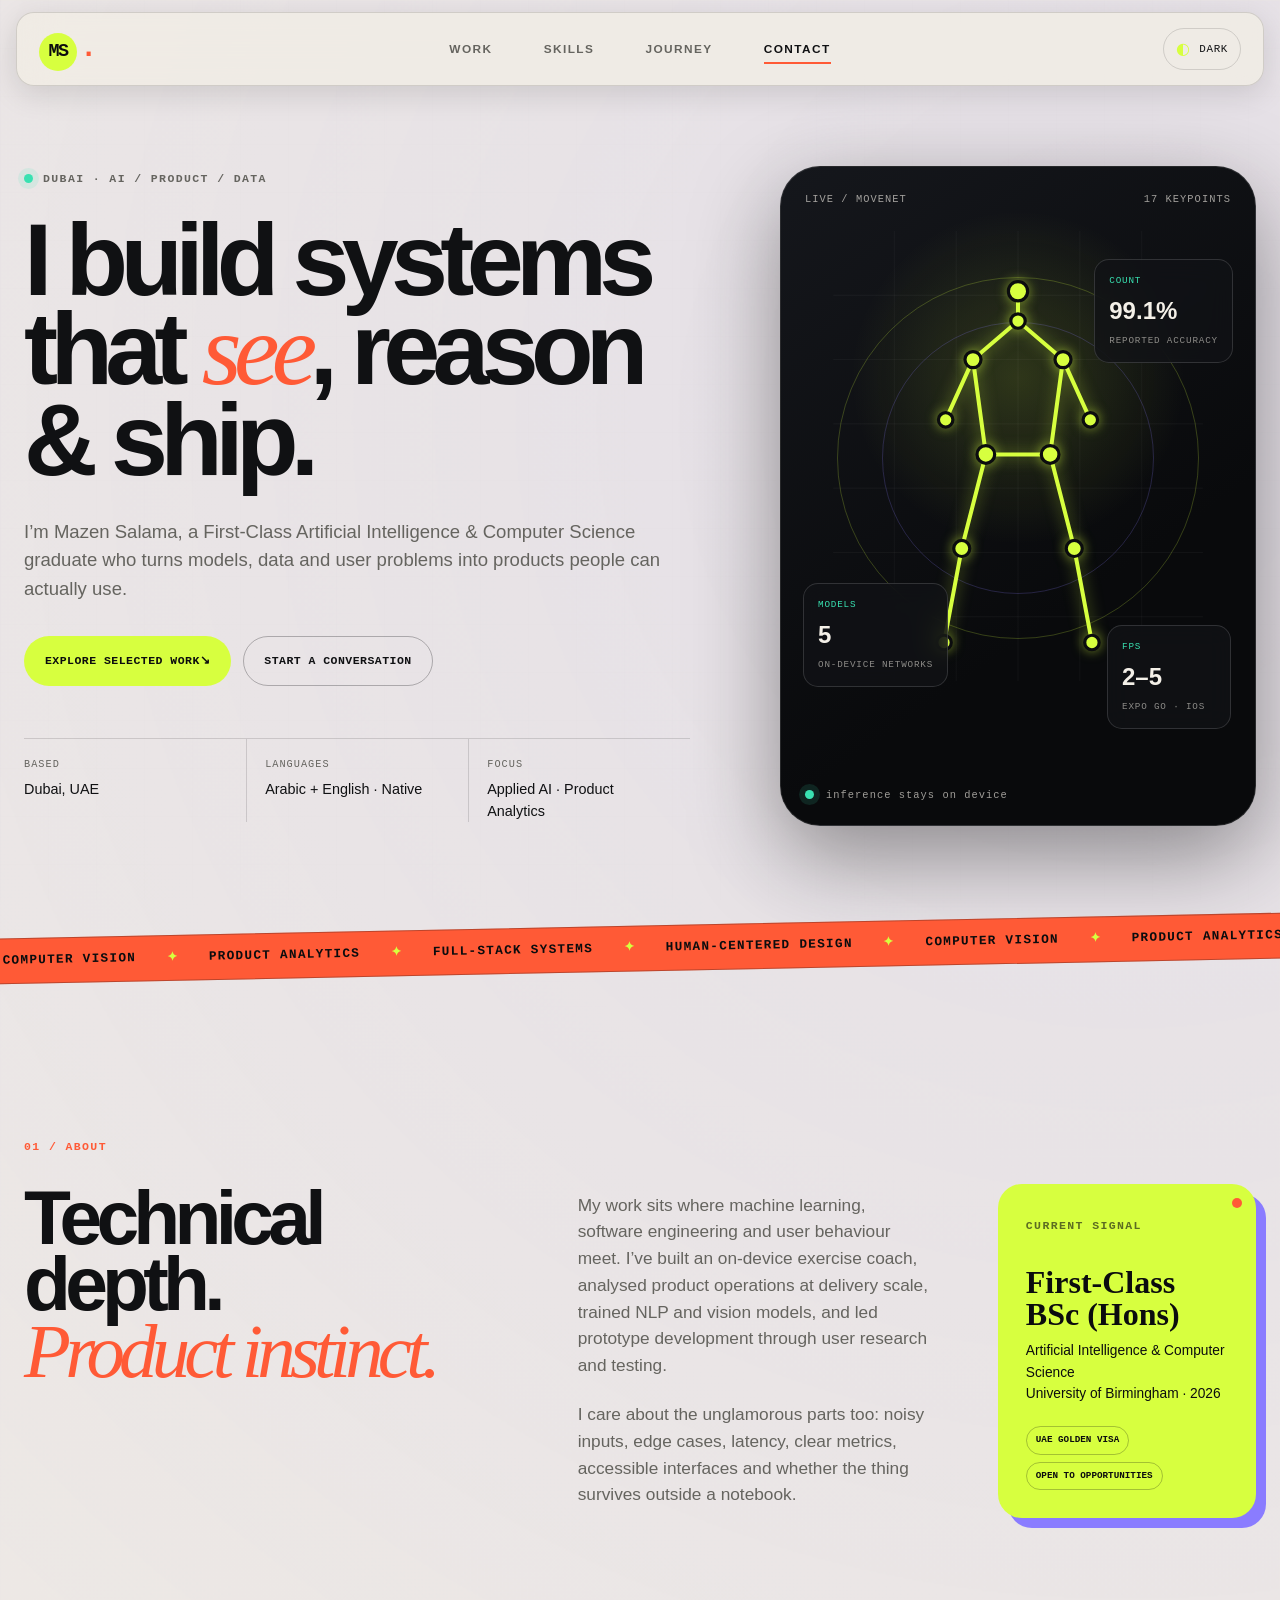
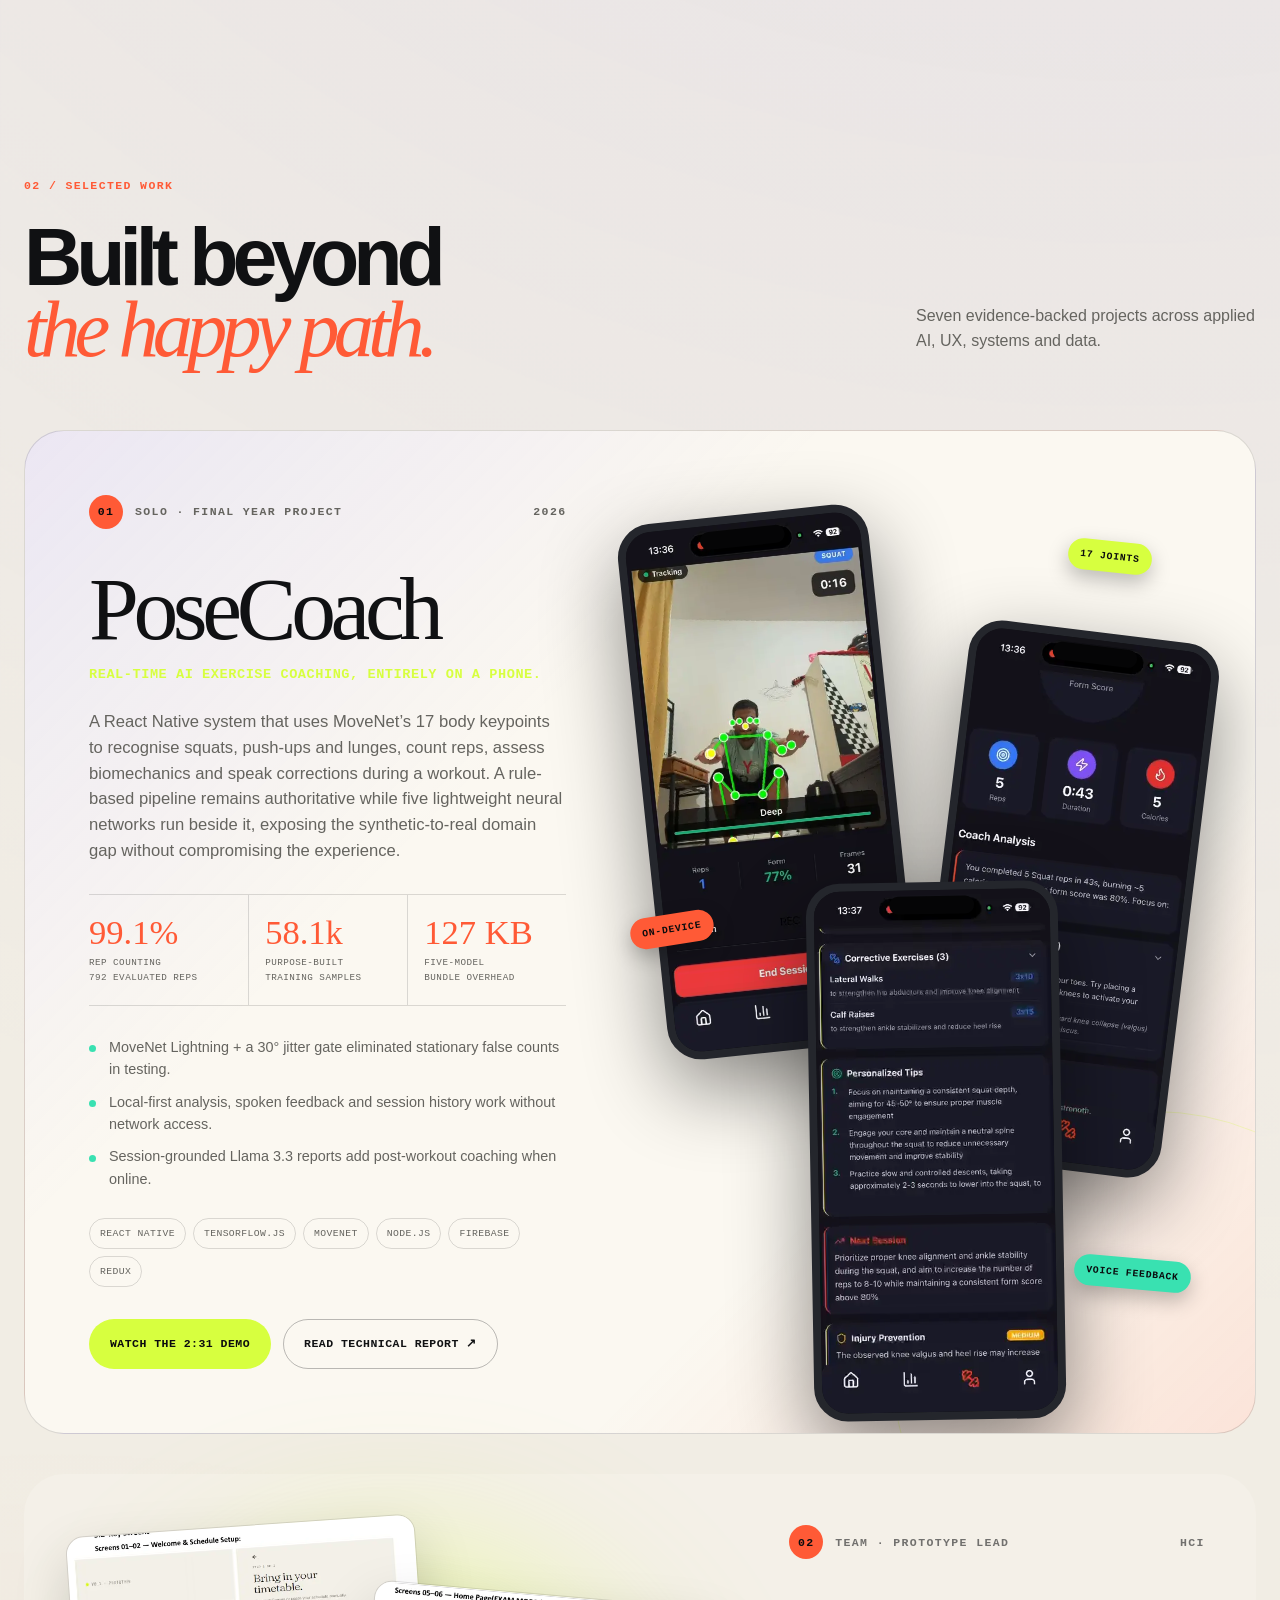
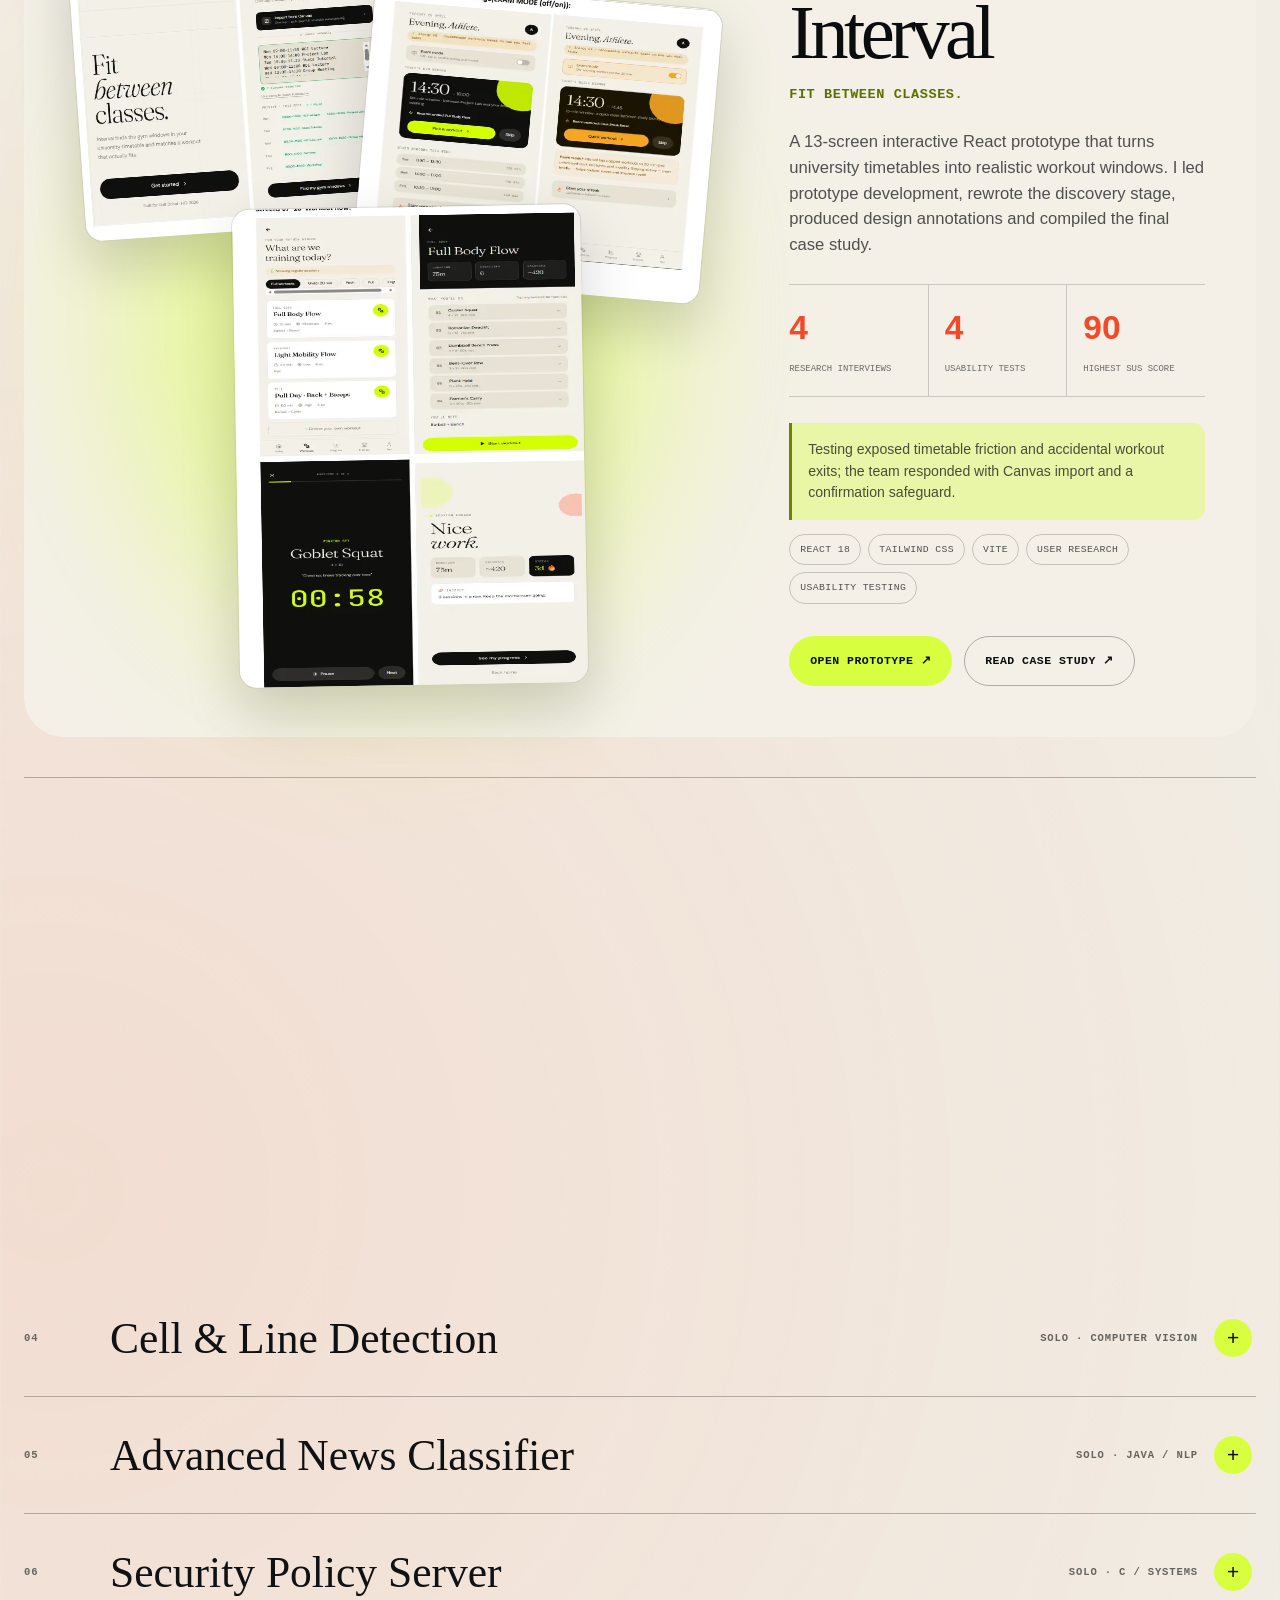
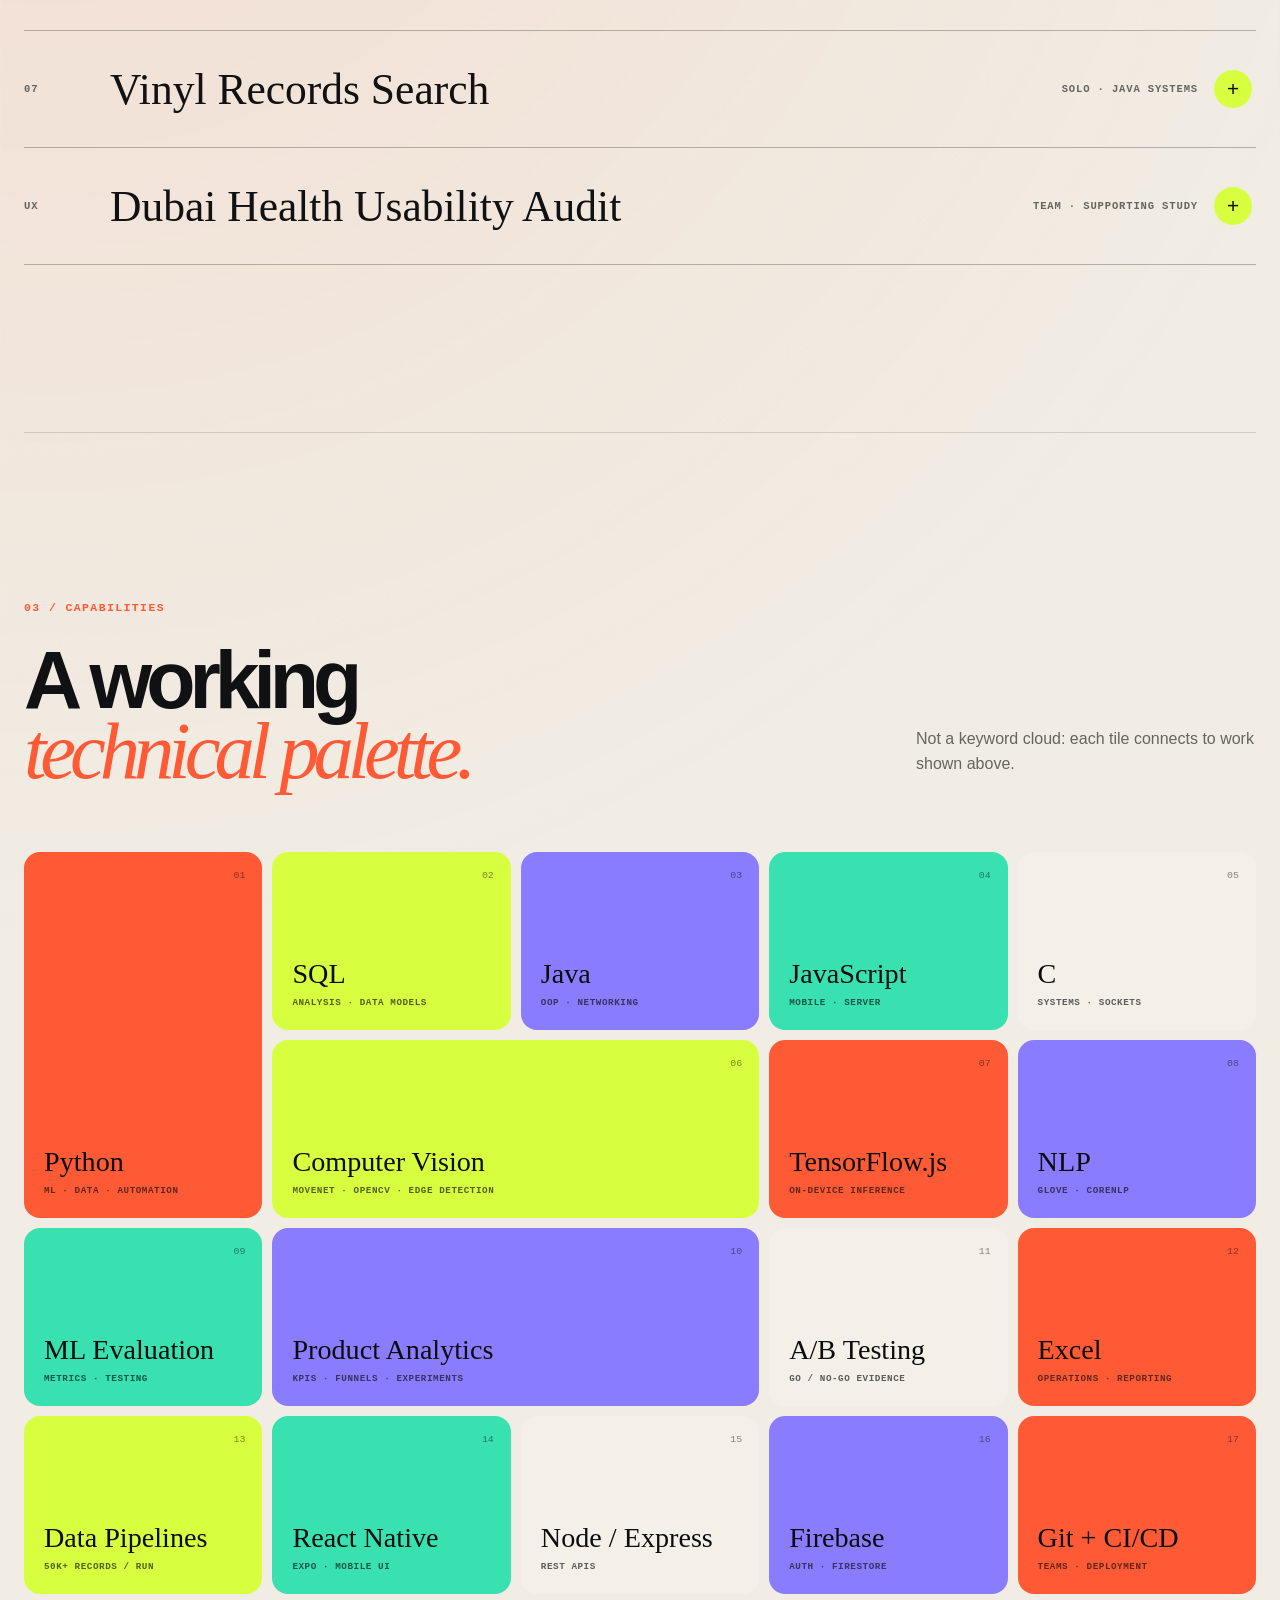
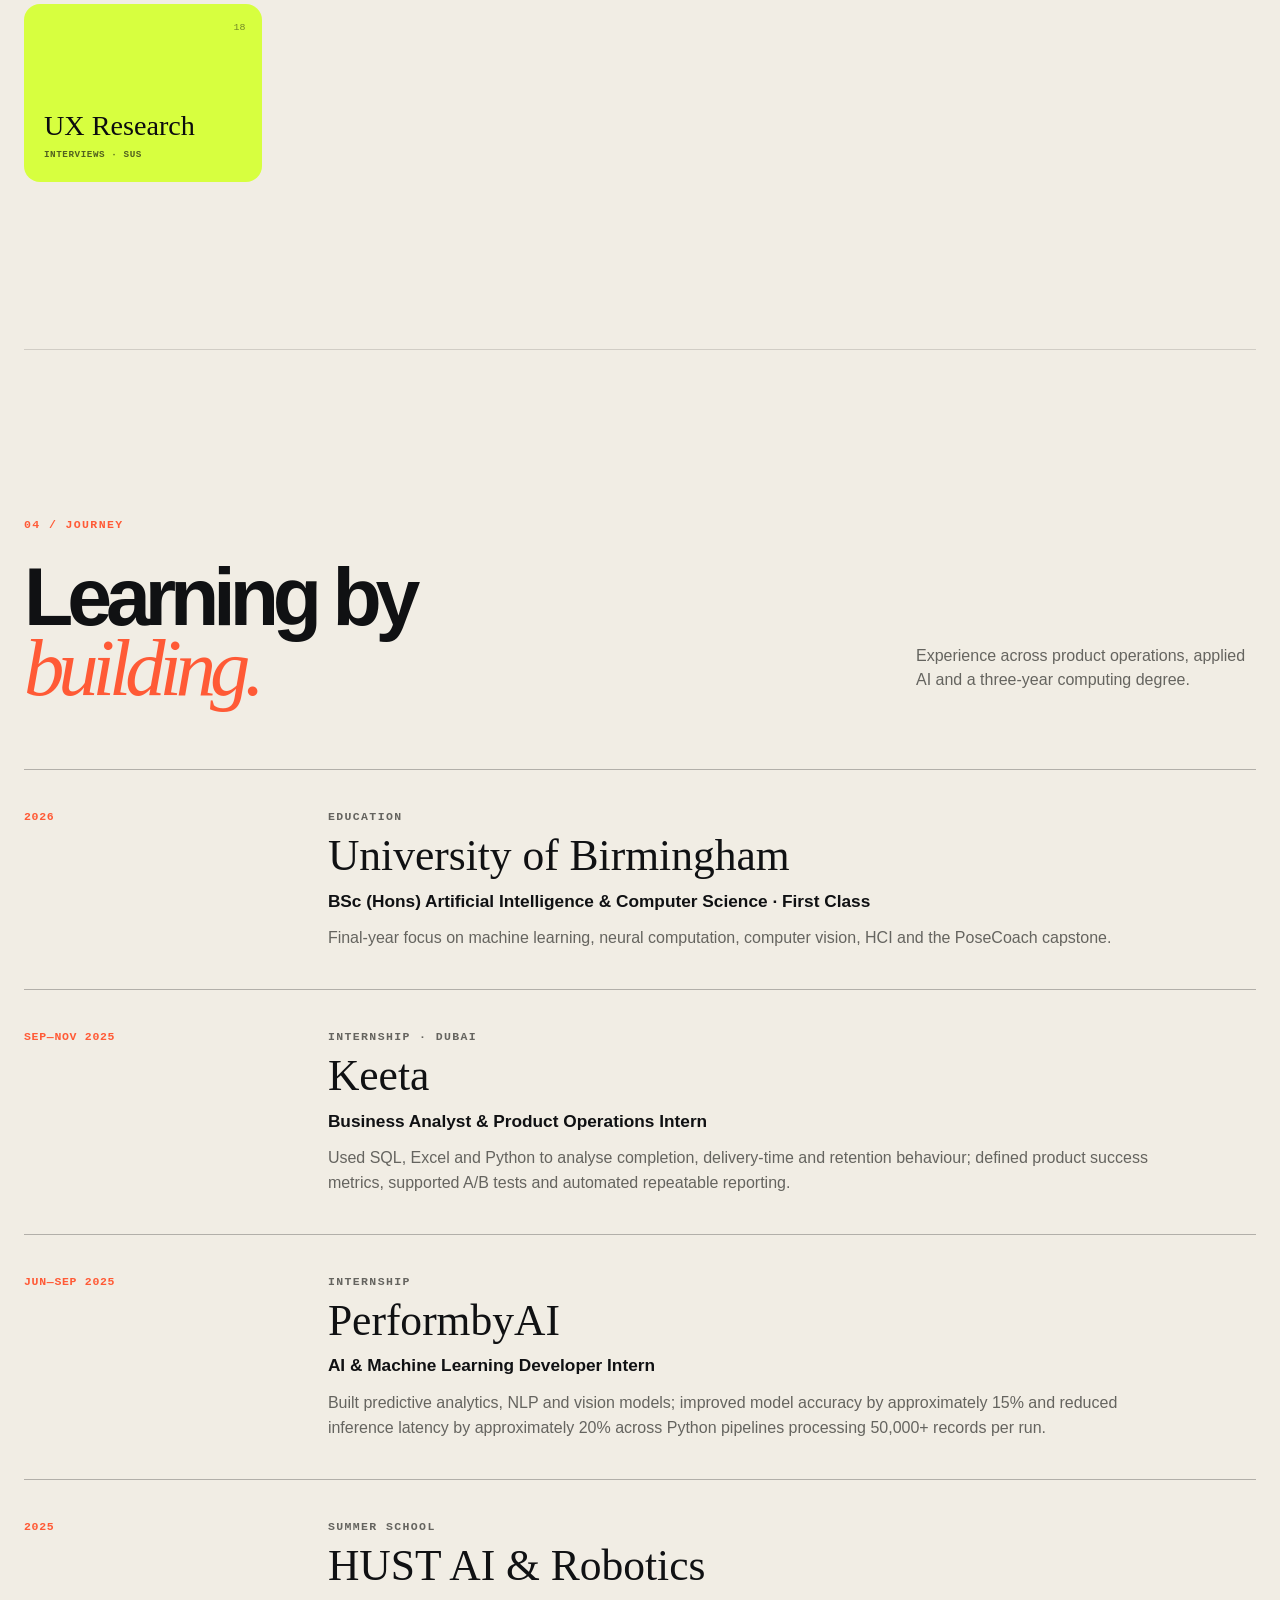
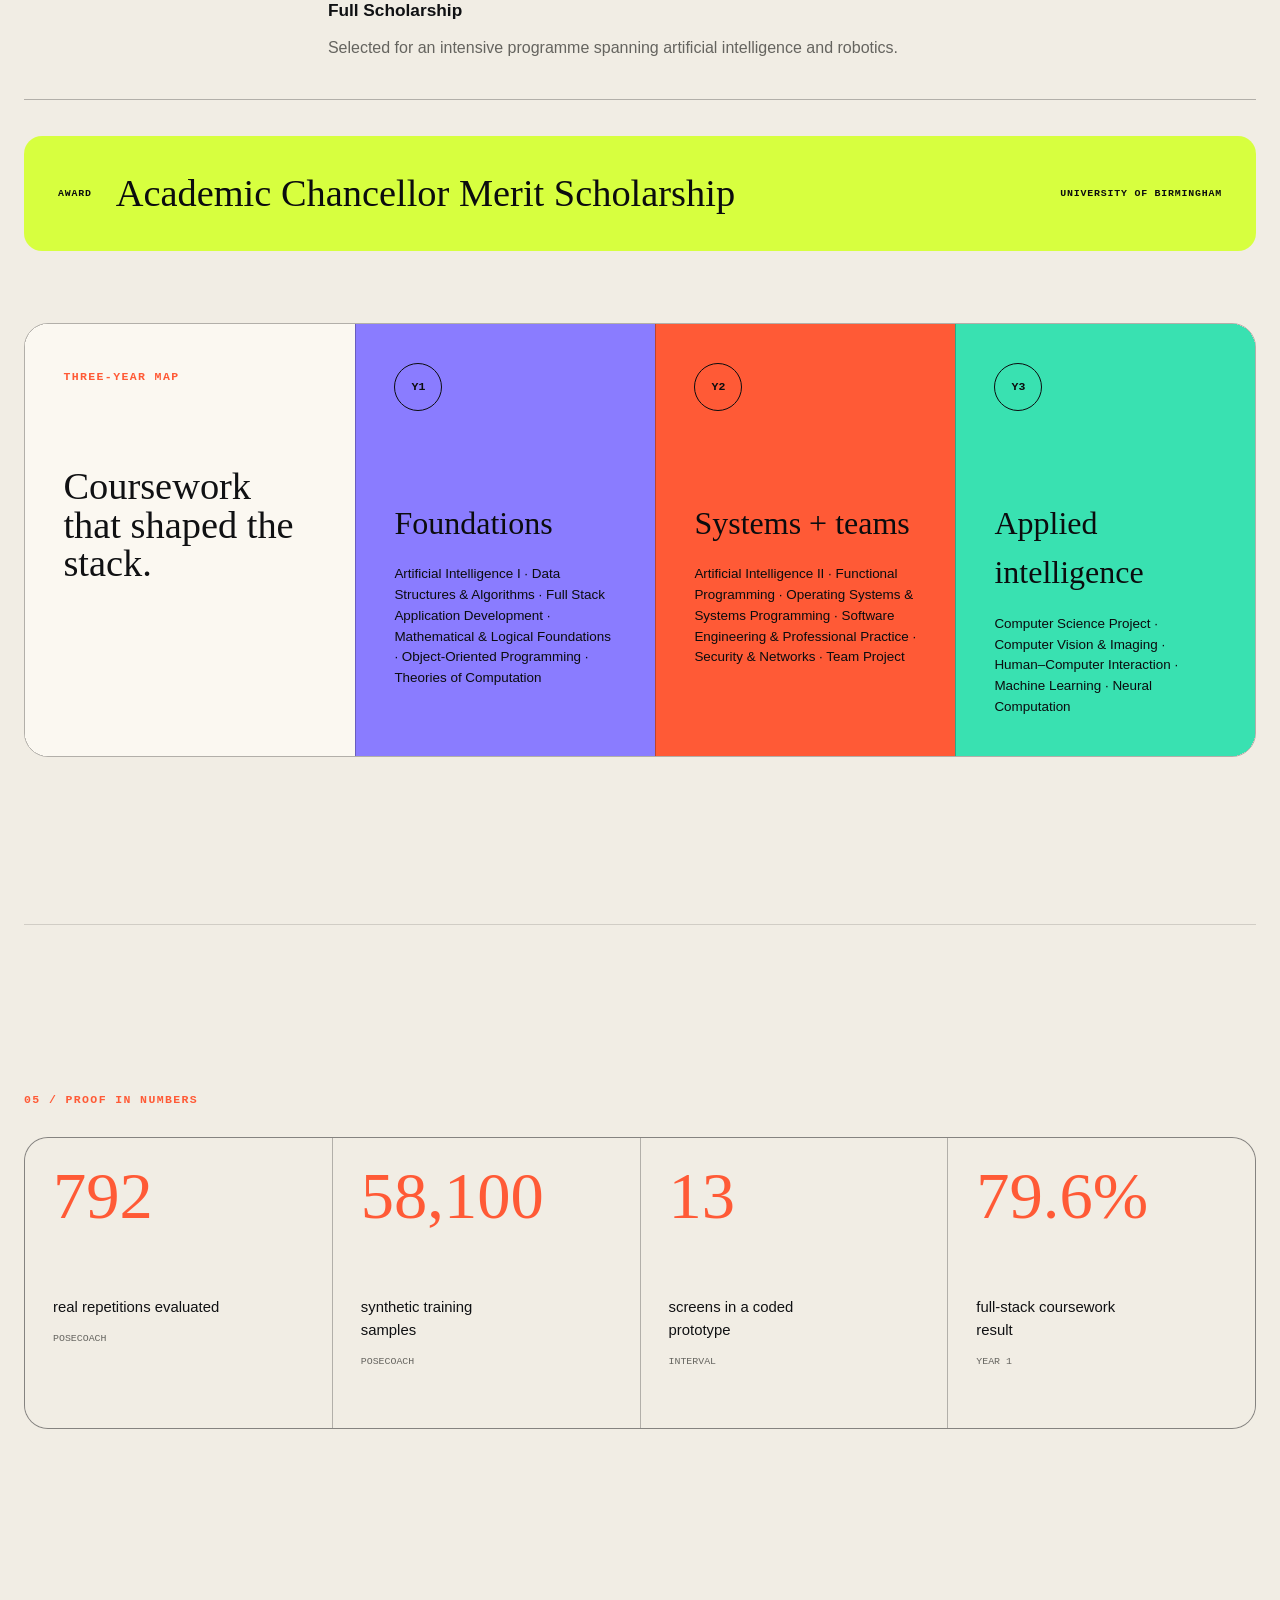
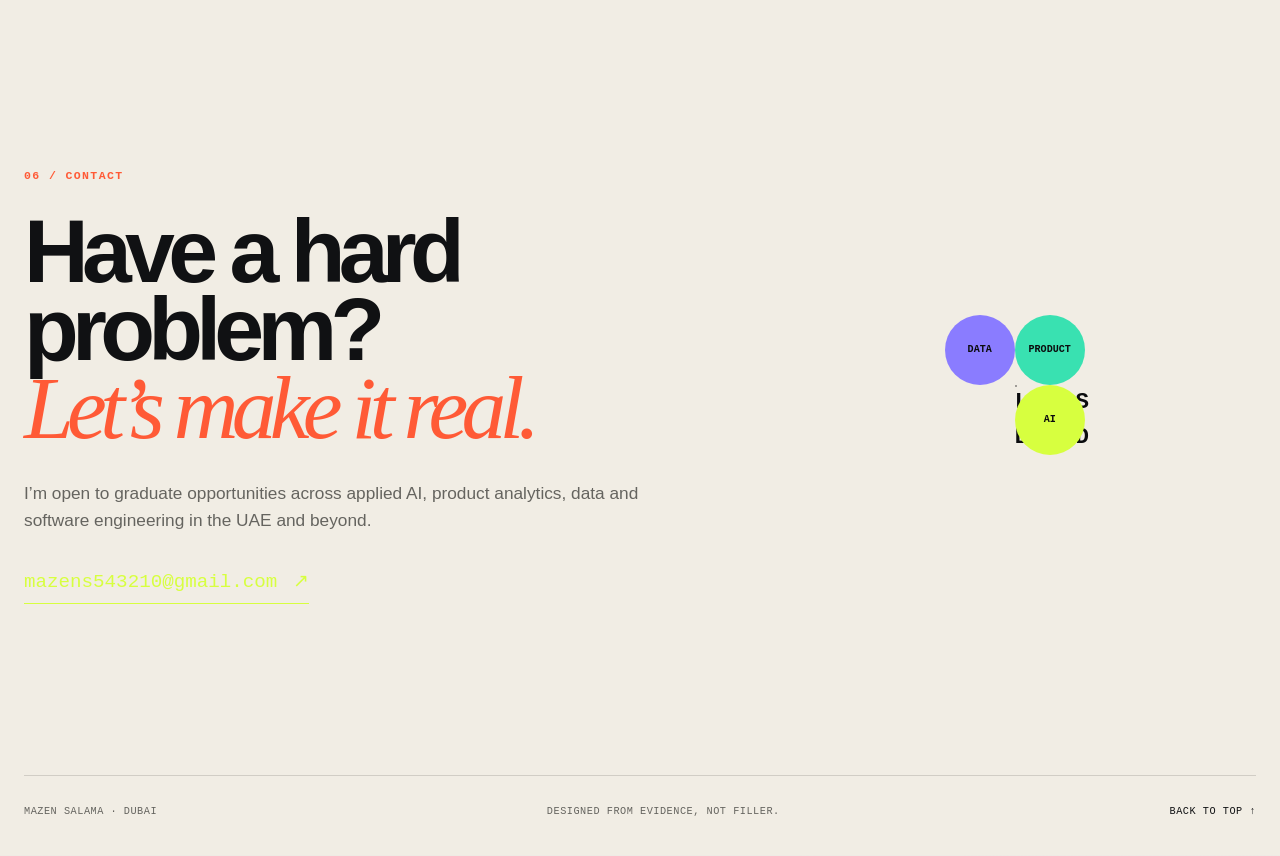
==== index.html @ 9572caa9 "Add files via upload" ====
<!doctype html>
<html lang="en">
  <head>
    <meta charset="utf-8" />
    <meta name="viewport" content="width=device-width, initial-scale=1" />
    <meta name="theme-color" content="#0b0c0e" />
    <meta
      name="description"
      content="Mazen Salama — First-Class AI & Computer Science graduate building applied AI, product analytics, computer vision and full-stack systems."
    />
    <meta property="og:title" content="Mazen Salama — AI & Product Portfolio" />
    <meta
      property="og:description"
      content="AI systems that see, reason and ship — from on-device pose estimation to product analytics."
    />
    <title>Mazen Salama — AI & Product Portfolio</title>
    <link rel="stylesheet" href="styles.css" />
    <script defer src="script.js"></script>
  </head>
  <body>
    <a class="skip-link" href="#main">Skip to content</a>
    <div class="scroll-progress" aria-hidden="true"><span></span></div>

    <header class="site-header" data-header>
      <a class="brand" href="#top" aria-label="Mazen Salama, home">
        <span class="brand-mark">MS</span><span class="brand-dot">.</span>
      </a>
      <nav aria-label="Primary navigation">
        <a href="#work">Work</a>
        <a href="#skills">Skills</a>
        <a href="#journey">Journey</a>
        <a href="#contact">Contact</a>
      </nav>
      <button class="theme-toggle" type="button" data-theme-toggle aria-label="Switch colour theme">
        <span aria-hidden="true">◐</span>
        <span class="theme-label">Light</span>
      </button>
    </header>

    <main id="main">
      <section class="hero section-shell" id="top">
        <div class="hero-copy reveal">
          <p class="eyebrow"><span class="status-dot"></span> Dubai · AI / product / data</p>
          <h1>I build systems that <em>see</em>, reason &amp; ship.</h1>
          <p class="hero-lede">
            I’m Mazen Salama, a First-Class Artificial Intelligence &amp; Computer Science graduate
            who turns models, data and user problems into products people can actually use.
          </p>
          <div class="hero-actions">
            <a class="button button-primary" href="#work">Explore selected work <span>↘</span></a>
            <a class="button button-ghost" href="mailto:mazens543210@gmail.com">Start a conversation</a>
          </div>
          <dl class="hero-facts" aria-label="Quick facts">
            <div><dt>Based</dt><dd>Dubai, UAE</dd></div>
            <div><dt>Languages</dt><dd>Arabic + English · Native</dd></div>
            <div><dt>Focus</dt><dd>Applied AI · Product Analytics</dd></div>
          </dl>
        </div>

        <div class="vision-stage reveal" aria-label="Animated representation of PoseCoach pose estimation">
          <div class="stage-topline"><span>LIVE / MOVENET</span><span>17 KEYPOINTS</span></div>
          <svg class="pose-map" viewBox="0 0 460 560" role="img" aria-label="A moving pose skeleton made from connected keypoints">
            <g class="pose-grid" aria-hidden="true">
              <path d="M0 80H460M0 160H460M0 240H460M0 320H460M0 400H460M0 480H460" />
              <path d="M76 0V560M153 0V560M230 0V560M307 0V560M384 0V560" />
            </g>
            <g class="skeleton-lines">
              <path d="M230 75L230 112M230 112L174 160M230 112L286 160M174 160L140 235M286 160L320 235M174 160L190 278M286 160L270 278M190 278L270 278M190 278L160 395M270 278L300 395M160 395L138 512M300 395L322 512" />
            </g>
            <g class="joints">
              <circle cx="230" cy="75" r="12"/><circle cx="230" cy="112" r="9"/>
              <circle cx="174" cy="160" r="10"/><circle cx="286" cy="160" r="10"/>
              <circle cx="140" cy="235" r="9"/><circle cx="320" cy="235" r="9"/>
              <circle cx="190" cy="278" r="11"/><circle cx="270" cy="278" r="11"/>
              <circle cx="160" cy="395" r="10"/><circle cx="300" cy="395" r="10"/>
              <circle cx="138" cy="512" r="9"/><circle cx="322" cy="512" r="9"/>
            </g>
          </svg>
          <div class="vision-callout callout-a"><span>COUNT</span><strong>99.1%</strong><small>reported accuracy</small></div>
          <div class="vision-callout callout-b"><span>MODELS</span><strong>5</strong><small>on-device networks</small></div>
          <div class="vision-callout callout-c"><span>FPS</span><strong>2–5</strong><small>Expo Go · iOS</small></div>
          <div class="stage-footer"><span class="rec-dot"></span> inference stays on device</div>
        </div>
      </section>

      <div class="ticker" aria-hidden="true">
        <div>
          <span>COMPUTER VISION</span><i>✦</i><span>PRODUCT ANALYTICS</span><i>✦</i><span>FULL-STACK SYSTEMS</span><i>✦</i><span>HUMAN-CENTERED DESIGN</span><i>✦</i>
          <span>COMPUTER VISION</span><i>✦</i><span>PRODUCT ANALYTICS</span><i>✦</i><span>FULL-STACK SYSTEMS</span><i>✦</i><span>HUMAN-CENTERED DESIGN</span><i>✦</i>
        </div>
      </div>

      <section class="intro section-shell" aria-labelledby="intro-title">
        <div class="section-number">01 / ABOUT</div>
        <div class="intro-grid">
          <h2 id="intro-title" class="reveal">Technical depth.<br /><em>Product instinct.</em></h2>
          <div class="intro-copy reveal">
            <p>
              My work sits where machine learning, software engineering and user behaviour meet.
              I’ve built an on-device exercise coach, analysed product operations at delivery scale,
              trained NLP and vision models, and led prototype development through user research and testing.
            </p>
            <p>
              I care about the unglamorous parts too: noisy inputs, edge cases, latency, clear metrics,
              accessible interfaces and whether the thing survives outside a notebook.
            </p>
          </div>
          <div class="identity-card reveal">
            <span class="identity-label">CURRENT SIGNAL</span>
            <strong>First-Class BSc (Hons)</strong>
            <p>Artificial Intelligence &amp; Computer Science<br />University of Birmingham · 2026</p>
            <div class="identity-tags"><span>UAE Golden Visa</span><span>Open to opportunities</span></div>
          </div>
        </div>
      </section>

      <section class="work section-shell" id="work" aria-labelledby="work-title">
        <div class="section-heading">
          <div>
            <div class="section-number">02 / SELECTED WORK</div>
            <h2 id="work-title">Built beyond<br /><em>the happy path.</em></h2>
          </div>
          <p>Seven evidence-backed projects across applied AI, UX, systems and data.</p>
        </div>

        <article class="posecoach-case reveal">
          <div class="case-copy">
            <div class="project-kicker"><span>01</span><span>SOLO · FINAL YEAR PROJECT</span><span>2026</span></div>
            <h3>PoseCoach</h3>
            <p class="case-subtitle">Real-time AI exercise coaching, entirely on a phone.</p>
            <p>
              A React Native system that uses MoveNet’s 17 body keypoints to recognise squats,
              push-ups and lunges, count reps, assess biomechanics and speak corrections during a workout.
              A rule-based pipeline remains authoritative while five lightweight neural networks run beside it,
              exposing the synthetic-to-real domain gap without compromising the experience.
            </p>
            <div class="metric-row">
              <div><strong>99.1%</strong><span>rep counting<br />792 evaluated reps</span></div>
              <div><strong>58.1k</strong><span>purpose-built<br />training samples</span></div>
              <div><strong>127 KB</strong><span>five-model<br />bundle overhead</span></div>
            </div>
            <ul class="case-points">
              <li>MoveNet Lightning + a 30° jitter gate eliminated stationary false counts in testing.</li>
              <li>Local-first analysis, spoken feedback and session history work without network access.</li>
              <li>Session-grounded Llama 3.3 reports add post-workout coaching when online.</li>
            </ul>
            <div class="tag-list" aria-label="PoseCoach technologies">
              <span>React Native</span><span>TensorFlow.js</span><span>MoveNet</span><span>Node.js</span><span>Firebase</span><span>Redux</span>
            </div>
            <div class="case-actions">
              <button class="button button-primary" type="button" data-open-dialog="posecoach-dialog">Watch the 2:31 demo</button>
              <a class="button button-ghost" href="assets/posecoach-report.pdf" target="_blank" rel="noreferrer">Read technical report ↗</a>
            </div>
          </div>

          <div class="phone-wall" aria-label="PoseCoach application screenshots">
            <figure class="phone phone-main"><img src="assets/posecoach-live.webp" alt="PoseCoach live squat analysis with skeleton overlay and rep counter" /></figure>
            <figure class="phone phone-back"><img src="assets/posecoach-feedback.webp" alt="PoseCoach workout feedback with form corrections" /></figure>
            <figure class="phone phone-front"><img src="assets/posecoach-ai-report.webp" alt="PoseCoach personalised AI report and corrective exercises" /></figure>
            <span class="orbit-label label-one">17 joints</span>
            <span class="orbit-label label-two">on-device</span>
            <span class="orbit-label label-three">voice feedback</span>
          </div>
        </article>

        <article class="case-study interval-case reveal">
          <div class="case-visual interval-visual">
            <img class="interval-img interval-a" src="assets/interval-setup.webp" alt="Interval welcome and timetable setup screens" />
            <img class="interval-img interval-b" src="assets/interval-home.webp" alt="Interval dashboard with exam mode enabled and disabled" />
            <img class="interval-img interval-c" src="assets/interval-workout.webp" alt="Interval workout selection and active workout screens" />
          </div>
          <div class="case-copy compact">
            <div class="project-kicker"><span>02</span><span>TEAM · PROTOTYPE LEAD</span><span>HCI</span></div>
            <h3>Interval</h3>
            <p class="case-subtitle">Fit between classes.</p>
            <p>
              A 13-screen interactive React prototype that turns university timetables into realistic workout windows.
              I led prototype development, rewrote the discovery stage, produced design annotations and compiled the final case study.
            </p>
            <div class="mini-evidence">
              <div><strong>4</strong><span>research interviews</span></div>
              <div><strong>4</strong><span>usability tests</span></div>
              <div><strong>90</strong><span>highest SUS score</span></div>
            </div>
            <p class="outcome">
              Testing exposed timetable friction and accidental workout exits; the team responded with Canvas import and a confirmation safeguard.
            </p>
            <div class="tag-list"><span>React 18</span><span>Tailwind CSS</span><span>Vite</span><span>User Research</span><span>Usability Testing</span></div>
            <div class="case-actions">
              <a class="button button-primary" href="https://intervalhciproject.netlify.app/" target="_blank" rel="noreferrer">Open prototype ↗</a>
              <a class="button button-ghost" href="assets/interval-case-study.pdf" target="_blank" rel="noreferrer">Read case study ↗</a>
            </div>
          </div>
        </article>

        <div class="project-index" aria-label="Additional projects">
          <details class="project-row reveal" open>
            <summary>
              <span class="project-id">03</span>
              <span class="project-title">Study Hard</span>
              <span class="project-type">Team · Full-stack</span>
              <span class="project-toggle" aria-hidden="true">+</span>
            </summary>
            <div class="project-detail">
              <div class="project-media split-media">
                <img src="assets/studyhard-achievements.webp" alt="Study Hard achievements and leaderboard interface" />
                <img src="assets/studyhard-theme.webp" alt="Study Hard high-contrast accessibility theme" />
              </div>
              <div>
                <h4>A collaborative study-management platform.</h4>
                <p>
                  The seven-person application connects goals, courses, assignments, groups, sessions and notes.
                  My vertical slice was the Achievements experience: CRUD flows, points, streaks, filters and an implemented leaderboard.
                  I also delivered the shared accessibility controls and theme modes.
                </p>
                <p class="project-note"><strong>My contribution:</strong> Achievements pages, leaderboard and accessibility features. The ranking evidence described this as a “very good submission” with an “impressively implemented” leaderboard.</p>
                <div class="tag-list"><span>Full-stack</span><span>JHipster</span><span>Database</span><span>CI/CD</span><span>Accessibility</span></div>
              </div>
            </div>
          </details>

          <details class="project-row reveal">
            <summary>
              <span class="project-id">04</span>
              <span class="project-title">Cell &amp; Line Detection</span>
              <span class="project-type">Solo · Computer vision</span>
              <span class="project-toggle" aria-hidden="true">+</span>
            </summary>
            <div class="project-detail">
              <div class="project-media split-media cv-media">
                <img src="assets/cv-canny.webp" alt="Canny thresholds compared across fluorescence cell images" />
                <img src="assets/cv-hough.webp" alt="Hough line detection tuned on the University of Birmingham Dubai building" />
              </div>
              <div>
                <h4>From fluorescence cells to architectural lines.</h4>
                <p>
                  Implemented Sobel, Prewitt and Laplacian kernels, tested Canny threshold sensitivity against HEp-2 cell ground truth,
                  and tuned a probabilistic Hough transform from 1,075 noisy lines to 13 structural detections.
                </p>
                <p class="project-note">The analysis found Sobel and Prewitt more complete on low-fluorescence cells, while Canny produced the thinnest edges but missed weaker boundaries.</p>
                <div class="tag-list"><span>Python</span><span>OpenCV</span><span>NumPy</span><span>SciPy</span><span>scikit-image</span></div>
                <a class="text-link" href="assets/computer-vision-report.pdf" target="_blank" rel="noreferrer">Read the report ↗</a>
              </div>
            </div>
          </details>

          <details class="project-row reveal">
            <summary>
              <span class="project-id">05</span>
              <span class="project-title">Advanced News Classifier</span>
              <span class="project-type">Solo · Java / NLP</span>
              <span class="project-toggle" aria-hidden="true">+</span>
            </summary>
            <div class="project-detail diagram-detail">
              <div class="flow-diagram" aria-label="News classifier pipeline">
                <span>32 HTML<br />articles</span><b>→</b><span>CoreNLP<br />lemmas</span><b>→</b><span>50-D GloVe<br />embeddings</span><b>→</b><span>DL4J<br />network</span>
              </div>
              <div>
                <h4>Object-oriented NLP from ingestion to grouping.</h4>
                <p>
                  A Java coursework system that parses labelled HTML news, cleans and lemmatises text with Stanford CoreNLP,
                  searches a 38,534-word reduced GloVe vocabulary and trains a Deeplearning4j network to organise related stories.
                </p>
                <p class="project-note">Built from the university’s supplied assignment skeleton; the portfolio credits the implemented pipeline without presenting it as a production classifier.</p>
                <div class="tag-list"><span>Java 17</span><span>Stanford CoreNLP</span><span>GloVe</span><span>Deeplearning4j</span><span>ND4J</span><span>JUnit</span></div>
              </div>
            </div>
          </details>

          <details class="project-row reveal">
            <summary>
              <span class="project-id">06</span>
              <span class="project-title">Security Policy Server</span>
              <span class="project-type">Solo · C / systems</span>
              <span class="project-toggle" aria-hidden="true">+</span>
            </summary>
            <div class="project-detail diagram-detail">
              <div class="terminal-card" aria-label="Security policy server commands">
                <div class="terminal-top"><i></i><i></i><i></i><span>policy-server</span></div>
                <code><em>$</em> A 192.168.1.1 443<br /><span>Rule added</span><br /><em>$</em> C 192.168.1.1 443<br /><span>Access granted</span><br /><em>$</em> L<br /><span>Policy: 192.168.1.1 443</span></code>
              </div>
              <div>
                <h4>A concurrent TCP rule engine.</h4>
                <p>
                  A pthread-based C client/server with add, delete, list, check and command-history operations.
                  Mutexes protect shared policy and log state while each accepted socket is handled on a detached worker thread.
                </p>
                <p class="project-note">Compiled and exercised successfully with GCC. Current limits include fixed-size replies and incomplete range matching, so it is presented as systems coursework—not production security software.</p>
                <div class="tag-list"><span>C</span><span>POSIX Sockets</span><span>pthreads</span><span>Mutexes</span><span>TCP/IP</span></div>
              </div>
            </div>
          </details>

          <details class="project-row reveal">
            <summary>
              <span class="project-id">07</span>
              <span class="project-title">Vinyl Records Search</span>
              <span class="project-type">Solo · Java systems</span>
              <span class="project-toggle" aria-hidden="true">+</span>
            </summary>
            <div class="project-detail diagram-detail">
              <div class="stack-diagram" aria-label="Three-tier record search architecture">
                <span><small>CLIENT</small>JavaFX UI</span><b>artist;city#</b><span><small>SERVER</small>thread / socket</span><b>JDBC</b><span><small>DATA</small>PostgreSQL</span>
              </div>
              <div>
                <h4>Three tiers, one compact protocol.</h4>
                <p>
                  A 673-line Java implementation linking a JavaFX search interface to a multithreaded TCP server and PostgreSQL database.
                  Parameterised joins return vinyl title, label, genre, price and copy data through a detached row set.
                </p>
                <p class="project-note"><strong>Result:</strong> 76% on the concurrent-programming assignment; 79.6% overall in Full Stack Application Development.</p>
                <div class="tag-list"><span>Java</span><span>JavaFX</span><span>TCP</span><span>JDBC</span><span>PostgreSQL</span><span>Concurrency</span></div>
              </div>
            </div>
          </details>

          <details class="project-row reveal">
            <summary>
              <span class="project-id">UX</span>
              <span class="project-title">Dubai Health Usability Audit</span>
              <span class="project-type">Team · Supporting study</span>
              <span class="project-toggle" aria-hidden="true">+</span>
            </summary>
            <div class="project-detail text-detail">
              <div class="audit-score"><strong>4</strong><span>independent findings</span></div>
              <div>
                <h4>Finding the blocker in a high-stakes journey.</h4>
                <p>
                  Independently evaluated booking and navigation against Nielsen’s heuristics.
                  I identified the only critical issue in the consolidated report: a doctor profile with no appointment call-to-action,
                  leaving the booking journey with no digital path forward. I also documented misleading navigation, weak profile feedback and small clickable targets.
                </p>
              </div>
            </div>
          </details>
        </div>
      </section>

      <section class="skills section-shell" id="skills" aria-labelledby="skills-title">
        <div class="section-heading">
          <div>
            <div class="section-number">03 / CAPABILITIES</div>
            <h2 id="skills-title">A working<br /><em>technical palette.</em></h2>
          </div>
          <p>Not a keyword cloud: each tile connects to work shown above.</p>
        </div>

        <div class="periodic-grid reveal" aria-label="Technical skill grid">
          <article class="skill-tile tile-coral featured"><span class="tile-no">01</span><strong>Python</strong><small>ML · data · automation</small></article>
          <article class="skill-tile tile-lime"><span class="tile-no">02</span><strong>SQL</strong><small>analysis · data models</small></article>
          <article class="skill-tile tile-violet"><span class="tile-no">03</span><strong>Java</strong><small>OOP · networking</small></article>
          <article class="skill-tile tile-mint"><span class="tile-no">04</span><strong>JavaScript</strong><small>mobile · server</small></article>
          <article class="skill-tile tile-cream"><span class="tile-no">05</span><strong>C</strong><small>systems · sockets</small></article>

          <article class="skill-tile tile-lime wide"><span class="tile-no">06</span><strong>Computer Vision</strong><small>MoveNet · OpenCV · edge detection</small></article>
          <article class="skill-tile tile-coral"><span class="tile-no">07</span><strong>TensorFlow.js</strong><small>on-device inference</small></article>
          <article class="skill-tile tile-violet"><span class="tile-no">08</span><strong>NLP</strong><small>GloVe · CoreNLP</small></article>
          <article class="skill-tile tile-mint"><span class="tile-no">09</span><strong>ML Evaluation</strong><small>metrics · testing</small></article>

          <article class="skill-tile tile-violet wide"><span class="tile-no">10</span><strong>Product Analytics</strong><small>KPIs · funnels · experiments</small></article>
          <article class="skill-tile tile-cream"><span class="tile-no">11</span><strong>A/B Testing</strong><small>go / no-go evidence</small></article>
          <article class="skill-tile tile-coral"><span class="tile-no">12</span><strong>Excel</strong><small>operations · reporting</small></article>
          <article class="skill-tile tile-lime"><span class="tile-no">13</span><strong>Data Pipelines</strong><small>50k+ records / run</small></article>

          <article class="skill-tile tile-mint"><span class="tile-no">14</span><strong>React Native</strong><small>Expo · mobile UI</small></article>
          <article class="skill-tile tile-cream"><span class="tile-no">15</span><strong>Node / Express</strong><small>REST APIs</small></article>
          <article class="skill-tile tile-violet"><span class="tile-no">16</span><strong>Firebase</strong><small>auth · Firestore</small></article>
          <article class="skill-tile tile-coral"><span class="tile-no">17</span><strong>Git + CI/CD</strong><small>teams · deployment</small></article>
          <article class="skill-tile tile-lime"><span class="tile-no">18</span><strong>UX Research</strong><small>interviews · SUS</small></article>
        </div>
      </section>

      <section class="journey section-shell" id="journey" aria-labelledby="journey-title">
        <div class="section-heading">
          <div>
            <div class="section-number">04 / JOURNEY</div>
            <h2 id="journey-title">Learning by<br /><em>building.</em></h2>
          </div>
          <p>Experience across product operations, applied AI and a three-year computing degree.</p>
        </div>

        <div class="timeline reveal">
          <article>
            <div class="timeline-date">2026</div>
            <div class="timeline-copy">
              <p class="timeline-type">Education</p>
              <h3>University of Birmingham</h3>
              <h4>BSc (Hons) Artificial Intelligence &amp; Computer Science · First Class</h4>
              <p>Final-year focus on machine learning, neural computation, computer vision, HCI and the PoseCoach capstone.</p>
            </div>
          </article>
          <article>
            <div class="timeline-date">Sep—Nov 2025</div>
            <div class="timeline-copy">
              <p class="timeline-type">Internship · Dubai</p>
              <h3>Keeta</h3>
              <h4>Business Analyst &amp; Product Operations Intern</h4>
              <p>Used SQL, Excel and Python to analyse completion, delivery-time and retention behaviour; defined product success metrics, supported A/B tests and automated repeatable reporting.</p>
            </div>
          </article>
          <article>
            <div class="timeline-date">Jun—Sep 2025</div>
            <div class="timeline-copy">
              <p class="timeline-type">Internship</p>
              <h3>PerformbyAI</h3>
              <h4>AI &amp; Machine Learning Developer Intern</h4>
              <p>Built predictive analytics, NLP and vision models; improved model accuracy by approximately 15% and reduced inference latency by approximately 20% across Python pipelines processing 50,000+ records per run.</p>
            </div>
          </article>
          <article>
            <div class="timeline-date">2025</div>
            <div class="timeline-copy">
              <p class="timeline-type">Summer school</p>
              <h3>HUST AI &amp; Robotics</h3>
              <h4>Full Scholarship</h4>
              <p>Selected for an intensive programme spanning artificial intelligence and robotics.</p>
            </div>
          </article>
        </div>

        <div class="award-strip reveal">
          <span>AWARD</span>
          <strong>Academic Chancellor Merit Scholarship</strong>
          <small>University of Birmingham</small>
        </div>

        <div class="course-map reveal">
          <div class="course-intro">
            <span>THREE-YEAR MAP</span>
            <h3>Coursework that shaped the stack.</h3>
          </div>
          <article>
            <span class="year-marker">Y1</span>
            <h4>Foundations</h4>
            <p>Artificial Intelligence I · Data Structures &amp; Algorithms · Full Stack Application Development · Mathematical &amp; Logical Foundations · Object-Oriented Programming · Theories of Computation</p>
          </article>
          <article>
            <span class="year-marker">Y2</span>
            <h4>Systems + teams</h4>
            <p>Artificial Intelligence II · Functional Programming · Operating Systems &amp; Systems Programming · Software Engineering &amp; Professional Practice · Security &amp; Networks · Team Project</p>
          </article>
          <article>
            <span class="year-marker">Y3</span>
            <h4>Applied intelligence</h4>
            <p>Computer Science Project · Computer Vision &amp; Imaging · Human–Computer Interaction · Machine Learning · Neural Computation</p>
          </article>
        </div>
      </section>

      <section class="proof section-shell" aria-labelledby="proof-title">
        <div class="section-number">05 / PROOF IN NUMBERS</div>
        <h2 id="proof-title" class="sr-only">Selected project results</h2>
        <div class="proof-grid reveal">
          <article><strong data-count="792">792</strong><span>real repetitions evaluated</span><small>PoseCoach</small></article>
          <article><strong data-count="58100">58,100</strong><span>synthetic training samples</span><small>PoseCoach</small></article>
          <article><strong data-count="13">13</strong><span>screens in a coded prototype</span><small>Interval</small></article>
          <article><strong data-count="79.6">79.6%</strong><span>full-stack coursework result</span><small>Year 1</small></article>
        </div>
      </section>

      <section class="contact section-shell" id="contact" aria-labelledby="contact-title">
        <div class="contact-copy reveal">
          <div class="section-number">06 / CONTACT</div>
          <h2 id="contact-title">Have a hard problem?<br /><em>Let’s make it real.</em></h2>
          <p>I’m open to graduate opportunities across applied AI, product analytics, data and software engineering in the UAE and beyond.</p>
          <a class="contact-email" href="mailto:mazens543210@gmail.com">mazens543210@gmail.com <span>↗</span></a>
        </div>
        <div class="contact-orbit reveal" aria-hidden="true">
          <div class="orbit-ring ring-one"></div><div class="orbit-ring ring-two"></div>
          <div class="orbit-core">LET’S<br />BUILD</div>
          <span class="orbit-item item-ai">AI</span><span class="orbit-item item-data">DATA</span><span class="orbit-item item-product">PRODUCT</span>
        </div>
      </section>
    </main>

    <footer class="site-footer">
      <span>Mazen Salama · Dubai</span>
      <span>Designed from evidence, not filler.</span>
      <a href="#top">Back to top ↑</a>
    </footer>

    <dialog class="demo-dialog" id="posecoach-dialog" aria-labelledby="demo-title">
      <div class="dialog-bar">
        <div><span class="rec-dot"></span><strong id="demo-title">PoseCoach demo</strong><small>02:31</small></div>
        <button type="button" data-close-dialog aria-label="Close video">×</button>
      </div>
      <video controls playsinline preload="metadata" poster="assets/posecoach-live.webp">
        <source src="assets/posecoach-demo.mp4" type="video/mp4" />
        Your browser does not support embedded video.
      </video>
    </dialog>
  </body>
</html>
---- styles.css ----
:root {
  color-scheme: dark;
  --bg: #0b0c0e;
  --bg-soft: #121418;
  --panel: #17191e;
  --panel-2: #202229;
  --ink: #f4f0e8;
  --muted: #aba9a2;
  --line: rgba(244, 240, 232, 0.16);
  --line-strong: rgba(244, 240, 232, 0.32);
  --coral: #ff5a36;
  --lime: #d7ff3f;
  --violet: #8a7cff;
  --mint: #39e1b1;
  --cream: #f4f0e8;
  --black: #0b0c0e;
  --radius-sm: 12px;
  --radius-md: 24px;
  --radius-lg: 40px;
  --shell: min(1380px, calc(100vw - 48px));
  --serif: Georgia, "Times New Roman", serif;
  --sans: Inter, ui-sans-serif, -apple-system, BlinkMacSystemFont, "Segoe UI", sans-serif;
  --mono: "SFMono-Regular", Consolas, "Liberation Mono", monospace;
}

* {
  box-sizing: border-box;
}

html {
  scroll-behavior: smooth;
  scroll-padding-top: 100px;
}

body {
  margin: 0;
  background:
    radial-gradient(circle at 88% 4%, rgba(138, 124, 255, 0.13), transparent 25%),
    radial-gradient(circle at 4% 42%, rgba(255, 90, 54, 0.09), transparent 22%),
    var(--bg);
  color: var(--ink);
  font-family: var(--sans);
  line-height: 1.55;
  overflow-x: hidden;
}

body::before {
  position: fixed;
  inset: 0;
  z-index: -1;
  pointer-events: none;
  content: "";
  opacity: 0.24;
  background-image:
    linear-gradient(rgba(255,255,255,.015) 1px, transparent 1px),
    linear-gradient(90deg, rgba(255,255,255,.015) 1px, transparent 1px);
  background-size: 48px 48px;
}

body[data-theme="light"] {
  color-scheme: light;
  --bg: #f1ede4;
  --bg-soft: #e7e0d5;
  --panel: #fbf8f1;
  --panel-2: #ded7cc;
  --ink: #101113;
  --muted: #65645f;
  --line: rgba(16, 17, 19, 0.14);
  --line-strong: rgba(16, 17, 19, 0.28);
  background:
    radial-gradient(circle at 88% 4%, rgba(138, 124, 255, 0.12), transparent 25%),
    radial-gradient(circle at 4% 42%, rgba(255, 90, 54, 0.11), transparent 22%),
    var(--bg);
}

body[data-theme="light"]::before {
  background-image:
    linear-gradient(rgba(0,0,0,.025) 1px, transparent 1px),
    linear-gradient(90deg, rgba(0,0,0,.025) 1px, transparent 1px);
}

img,
svg,
video {
  display: block;
  max-width: 100%;
}

a {
  color: inherit;
  text-decoration: none;
}

button,
input,
textarea,
select {
  font: inherit;
}

button,
summary,
a {
  -webkit-tap-highlight-color: transparent;
}

::selection {
  color: var(--black);
  background: var(--lime);
}

.skip-link {
  position: fixed;
  top: 12px;
  left: 12px;
  z-index: 1000;
  padding: 10px 14px;
  color: var(--black);
  background: var(--lime);
  border-radius: 8px;
  transform: translateY(-160%);
  transition: transform .2s ease;
}

.skip-link:focus {
  transform: translateY(0);
}

.sr-only {
  position: absolute;
  width: 1px;
  height: 1px;
  padding: 0;
  margin: -1px;
  overflow: hidden;
  clip: rect(0, 0, 0, 0);
  white-space: nowrap;
  border: 0;
}

.section-shell {
  width: var(--shell);
  margin-inline: auto;
}

.scroll-progress {
  position: fixed;
  top: 0;
  left: 0;
  z-index: 200;
  width: 100%;
  height: 3px;
  background: transparent;
}

.scroll-progress span {
  display: block;
  width: 0;
  height: 100%;
  background: linear-gradient(90deg, var(--coral), var(--lime));
}

.site-header {
  position: sticky;
  top: 0;
  z-index: 100;
  display: grid;
  grid-template-columns: 1fr auto 1fr;
  align-items: center;
  width: min(1460px, calc(100vw - 32px));
  min-height: 74px;
  padding: 10px 22px;
  margin: 12px auto 0;
  background: color-mix(in srgb, var(--bg) 78%, transparent);
  border: 1px solid var(--line);
  border-radius: 18px;
  backdrop-filter: blur(20px);
  box-shadow: 0 8px 30px rgba(0, 0, 0, .12);
  transition: transform .35s ease, background .35s ease;
}

.site-header.is-scrolled {
  background: color-mix(in srgb, var(--bg) 90%, transparent);
}

.brand {
  justify-self: start;
  font-family: var(--mono);
  font-size: 1.15rem;
  font-weight: 800;
  letter-spacing: -.08em;
}

.brand-mark {
  display: inline-grid;
  place-items: center;
  width: 38px;
  height: 38px;
  color: var(--black);
  background: var(--lime);
  border-radius: 50%;
}

.brand-dot {
  margin-left: 3px;
  color: var(--coral);
  font-size: 1.8rem;
}

.site-header nav {
  display: flex;
  align-items: center;
  justify-content: center;
  gap: clamp(18px, 4vw, 52px);
  font-size: .74rem;
  font-weight: 700;
  letter-spacing: .12em;
  text-transform: uppercase;
}

.site-header nav a {
  position: relative;
  padding-block: 10px;
  color: var(--muted);
  transition: color .2s ease;
}

.site-header nav a::after {
  position: absolute;
  right: 0;
  bottom: 4px;
  left: 0;
  height: 2px;
  content: "";
  background: var(--coral);
  transform: scaleX(0);
  transform-origin: right;
  transition: transform .2s ease;
}

.site-header nav a:hover,
.site-header nav a:focus-visible,
.site-header nav a.is-active {
  color: var(--ink);
}

.site-header nav a:hover::after,
.site-header nav a:focus-visible::after,
.site-header nav a.is-active::after {
  transform: scaleX(1);
  transform-origin: left;
}

.theme-toggle {
  justify-self: end;
  display: inline-flex;
  align-items: center;
  gap: 9px;
  padding: 8px 12px;
  color: var(--ink);
  background: transparent;
  border: 1px solid var(--line);
  border-radius: 999px;
  cursor: pointer;
}

.theme-toggle span:first-child {
  color: var(--lime);
}

.theme-label {
  font-family: var(--mono);
  font-size: .68rem;
  letter-spacing: .06em;
  text-transform: uppercase;
}

.hero {
  display: grid;
  grid-template-columns: minmax(0, 1.05fr) minmax(430px, .75fr);
  align-items: center;
  gap: clamp(40px, 7vw, 110px);
  min-height: calc(100svh - 100px);
  padding-block: 80px 100px;
}

.eyebrow,
.section-number,
.project-kicker,
.identity-label,
.timeline-type,
.course-intro > span {
  font-family: var(--mono);
  font-size: .72rem;
  font-weight: 700;
  letter-spacing: .12em;
  text-transform: uppercase;
}

.eyebrow {
  display: flex;
  align-items: center;
  gap: 10px;
  margin: 0 0 28px;
  color: var(--muted);
}

.status-dot,
.rec-dot {
  display: inline-block;
  width: 9px;
  height: 9px;
  background: var(--mint);
  border-radius: 50%;
  box-shadow: 0 0 0 6px rgba(57, 225, 177, .12);
  animation: pulse 1.8s ease-in-out infinite;
}

.hero h1,
.section-heading h2,
.intro h2,
.contact h2 {
  margin: 0;
  font-size: clamp(3.6rem, 8vw, 8.7rem);
  font-weight: 760;
  line-height: .87;
  letter-spacing: -.075em;
}

.hero h1 em,
.section-heading h2 em,
.intro h2 em,
.contact h2 em {
  color: var(--coral);
  font-family: var(--serif);
  font-weight: 400;
}

.hero-lede {
  max-width: 720px;
  margin: 34px 0 0;
  color: var(--muted);
  font-size: clamp(1.03rem, 1.45vw, 1.32rem);
}

.hero-actions,
.case-actions {
  display: flex;
  flex-wrap: wrap;
  gap: 12px;
  margin-top: 32px;
}

.button {
  display: inline-flex;
  align-items: center;
  justify-content: center;
  min-height: 50px;
  padding: 13px 20px;
  font-family: var(--mono);
  font-size: .72rem;
  font-weight: 800;
  letter-spacing: .04em;
  text-transform: uppercase;
  border: 1px solid transparent;
  border-radius: 999px;
  cursor: pointer;
  transition: transform .2s ease, background .2s ease, color .2s ease, border-color .2s ease;
}

.button:hover,
.button:focus-visible {
  transform: translateY(-2px);
}

.button-primary {
  color: var(--black);
  background: var(--lime);
}

.button-primary:hover,
.button-primary:focus-visible {
  background: var(--coral);
}

.button-ghost {
  color: var(--ink);
  background: transparent;
  border-color: var(--line-strong);
}

.button-ghost:hover,
.button-ghost:focus-visible {
  color: var(--bg);
  background: var(--ink);
  border-color: var(--ink);
}

.hero-facts {
  display: grid;
  grid-template-columns: repeat(3, 1fr);
  gap: 0;
  max-width: 780px;
  margin: 52px 0 0;
  border-top: 1px solid var(--line);
}

.hero-facts div {
  padding: 18px 18px 0 0;
}

.hero-facts div + div {
  padding-left: 18px;
  border-left: 1px solid var(--line);
}

.hero-facts dt {
  color: var(--muted);
  font-family: var(--mono);
  font-size: .64rem;
  letter-spacing: .1em;
  text-transform: uppercase;
}

.hero-facts dd {
  margin: 5px 0 0;
  font-size: .9rem;
}

.vision-stage {
  position: relative;
  min-height: 660px;
  overflow: hidden;
  background:
    radial-gradient(circle at 50% 32%, rgba(215, 255, 63, .16), transparent 33%),
    linear-gradient(145deg, #15171c, #090a0c 65%);
  border: 1px solid rgba(255, 255, 255, .12);
  border-radius: var(--radius-lg);
  box-shadow: 0 30px 90px rgba(0, 0, 0, .4);
  isolation: isolate;
}

body[data-theme="light"] .vision-stage {
  color: #f4f0e8;
}

.vision-stage::before,
.vision-stage::after {
  position: absolute;
  width: 360px;
  height: 360px;
  content: "";
  border: 1px solid rgba(215, 255, 63, .22);
  border-radius: 50%;
}

.vision-stage::before {
  top: 110px;
  left: 50%;
  transform: translateX(-50%);
}

.vision-stage::after {
  top: 155px;
  left: 50%;
  width: 270px;
  height: 270px;
  border-color: rgba(138, 124, 255, .22);
  transform: translateX(-50%);
}

.stage-topline,
.stage-footer {
  position: absolute;
  right: 24px;
  left: 24px;
  z-index: 5;
  display: flex;
  align-items: center;
  justify-content: space-between;
  color: rgba(244, 240, 232, .64);
  font-family: var(--mono);
  font-size: .65rem;
  letter-spacing: .1em;
}

.stage-topline {
  top: 24px;
}

.stage-footer {
  bottom: 22px;
  justify-content: flex-start;
  gap: 12px;
}

.pose-map {
  position: absolute;
  top: 64px;
  left: 50%;
  z-index: 2;
  width: 78%;
  transform: translateX(-50%);
}

.pose-grid path {
  fill: none;
  stroke: rgba(255, 255, 255, .05);
  stroke-width: 1;
}

.skeleton-lines path {
  fill: none;
  stroke: var(--lime);
  stroke-linecap: round;
  stroke-linejoin: round;
  stroke-width: 5;
  filter: drop-shadow(0 0 9px rgba(215, 255, 63, .5));
  animation: skeletonShift 3s ease-in-out infinite alternate;
}

.joints circle {
  fill: var(--lime);
  stroke: #0b0c0e;
  stroke-width: 4;
  filter: drop-shadow(0 0 7px rgba(215, 255, 63, .5));
  transform-box: fill-box;
  transform-origin: center;
  animation: jointPulse 1.6s ease-in-out infinite alternate;
}

.joints circle:nth-child(3n) { animation-delay: -.5s; }
.joints circle:nth-child(2n) { animation-delay: -.9s; }

.vision-callout {
  position: absolute;
  z-index: 4;
  display: grid;
  min-width: 124px;
  padding: 14px;
  color: #f4f0e8;
  background: rgba(17, 19, 23, .78);
  border: 1px solid rgba(255, 255, 255, .14);
  border-radius: 15px;
  backdrop-filter: blur(12px);
}

.vision-callout span,
.vision-callout small {
  font-family: var(--mono);
  font-size: .58rem;
  letter-spacing: .09em;
  text-transform: uppercase;
}

.vision-callout span { color: var(--mint); }
.vision-callout strong { margin-block: 4px; font-size: 1.5rem; }
.vision-callout small { color: rgba(244, 240, 232, .55); }
.callout-a { top: 92px; right: 22px; }
.callout-b { bottom: 138px; left: 22px; }
.callout-c { right: 24px; bottom: 96px; }

.ticker {
  overflow: hidden;
  color: var(--black);
  background: var(--coral);
  border-block: 1px solid var(--line-strong);
  transform: rotate(-1.15deg) scale(1.02);
}

.ticker > div {
  display: flex;
  width: max-content;
  padding-block: 12px;
  animation: marquee 30s linear infinite;
}

.ticker span,
.ticker i {
  margin-inline: 15px;
  font-family: var(--mono);
  font-size: .78rem;
  font-style: normal;
  font-weight: 900;
  letter-spacing: .1em;
}

.ticker i { color: var(--lime); }

.intro,
.skills,
.journey,
.proof {
  padding-block: clamp(110px, 13vw, 190px);
}

.section-number {
  margin-bottom: 28px;
  color: var(--coral);
}

.intro-grid {
  display: grid;
  grid-template-columns: 1.1fr .8fr .58fr;
  gap: clamp(30px, 5vw, 86px);
  align-items: start;
}

.intro h2 {
  font-size: clamp(3.2rem, 6vw, 7rem);
}

.intro-copy {
  padding-top: 8px;
  color: var(--muted);
  font-size: 1.08rem;
}

.intro-copy p {
  margin: 0 0 22px;
}

.identity-card {
  position: relative;
  padding: 28px;
  color: var(--black);
  background: var(--lime);
  border-radius: var(--radius-md);
  transform: rotate(2deg);
  box-shadow: 10px 10px 0 var(--violet);
}

.identity-card::before {
  position: absolute;
  top: 14px;
  right: 14px;
  width: 10px;
  height: 10px;
  content: "";
  background: var(--coral);
  border-radius: 50%;
}

.identity-label {
  opacity: .6;
}

.identity-card strong {
  display: block;
  margin: 30px 0 10px;
  font-family: var(--serif);
  font-size: 2rem;
  line-height: 1;
}

.identity-card p {
  margin: 0;
  font-size: .86rem;
}

.identity-tags {
  display: flex;
  flex-wrap: wrap;
  gap: 7px;
  margin-top: 22px;
}

.identity-tags span {
  padding: 6px 9px;
  font-family: var(--mono);
  font-size: .58rem;
  font-weight: 800;
  text-transform: uppercase;
  border: 1px solid rgba(11, 12, 14, .25);
  border-radius: 999px;
}

.work {
  padding-block: 80px clamp(120px, 13vw, 190px);
}

.section-heading {
  display: flex;
  align-items: flex-end;
  justify-content: space-between;
  gap: 40px;
  margin-bottom: 66px;
}

.section-heading h2 {
  font-size: clamp(3.4rem, 6.3vw, 7.2rem);
}

.section-heading > p {
  max-width: 340px;
  margin: 0 0 10px;
  color: var(--muted);
}

.posecoach-case {
  position: relative;
  display: grid;
  grid-template-columns: minmax(0, .92fr) minmax(480px, 1.08fr);
  gap: clamp(32px, 5vw, 80px);
  min-height: 800px;
  padding: clamp(28px, 5vw, 72px);
  overflow: hidden;
  background:
    linear-gradient(135deg, rgba(138, 124, 255, .14), transparent 36%),
    linear-gradient(315deg, rgba(255, 90, 54, .13), transparent 30%),
    var(--panel);
  border: 1px solid var(--line);
  border-radius: var(--radius-lg);
}

.posecoach-case::after {
  position: absolute;
  right: -160px;
  bottom: -200px;
  width: 520px;
  height: 520px;
  content: "";
  border: 1px solid rgba(215, 255, 63, .25);
  border-radius: 50%;
}

.project-kicker {
  display: flex;
  flex-wrap: wrap;
  gap: 12px;
  align-items: center;
  margin-bottom: 42px;
  color: var(--muted);
}

.project-kicker span:first-child {
  display: inline-grid;
  place-items: center;
  width: 34px;
  height: 34px;
  color: var(--black);
  background: var(--coral);
  border-radius: 50%;
}

.project-kicker span:last-child {
  margin-left: auto;
}

.case-copy {
  position: relative;
  z-index: 5;
  align-self: center;
}

.case-copy h3 {
  margin: 0;
  font-family: var(--serif);
  font-size: clamp(4.2rem, 7vw, 8.4rem);
  font-weight: 400;
  line-height: .84;
  letter-spacing: -.06em;
}

.case-subtitle {
  margin: 18px 0 24px;
  color: var(--lime);
  font-family: var(--mono);
  font-size: .85rem;
  font-weight: 800;
  letter-spacing: .04em;
  text-transform: uppercase;
}

.case-copy > p:not(.case-subtitle):not(.outcome) {
  color: var(--muted);
  font-size: 1.04rem;
}

.metric-row {
  display: grid;
  grid-template-columns: repeat(3, 1fr);
  margin-block: 30px;
  border-block: 1px solid var(--line);
}

.metric-row > div {
  padding: 20px 10px 20px 0;
}

.metric-row > div + div {
  padding-left: 16px;
  border-left: 1px solid var(--line);
}

.metric-row strong {
  display: block;
  color: var(--coral);
  font-family: var(--serif);
  font-size: clamp(1.8rem, 2.7vw, 3rem);
  font-weight: 400;
  line-height: 1;
}

.metric-row span {
  display: block;
  margin-top: 7px;
  color: var(--muted);
  font-family: var(--mono);
  font-size: .58rem;
  letter-spacing: .05em;
  text-transform: uppercase;
}

.case-points {
  display: grid;
  gap: 10px;
  padding: 0;
  margin: 0 0 28px;
  list-style: none;
}

.case-points li {
  position: relative;
  padding-left: 20px;
  color: var(--muted);
  font-size: .9rem;
}

.case-points li::before {
  position: absolute;
  top: .65em;
  left: 0;
  width: 7px;
  height: 7px;
  content: "";
  background: var(--mint);
  border-radius: 50%;
}

.tag-list {
  display: flex;
  flex-wrap: wrap;
  gap: 7px;
}

.tag-list span {
  padding: 7px 10px;
  color: var(--muted);
  font-family: var(--mono);
  font-size: .61rem;
  letter-spacing: .04em;
  text-transform: uppercase;
  border: 1px solid var(--line);
  border-radius: 999px;
}

.phone-wall {
  position: relative;
  z-index: 2;
  min-height: 720px;
}

.phone {
  position: absolute;
  width: min(45%, 300px);
  margin: 0;
  overflow: hidden;
  background: #0c0d11;
  border: 8px solid #24262c;
  border-radius: 34px;
  box-shadow: 0 30px 80px rgba(0, 0, 0, .45);
}

.phone::before {
  position: absolute;
  top: 6px;
  left: 50%;
  z-index: 2;
  width: 36%;
  height: 18px;
  content: "";
  background: #050506;
  border-radius: 999px;
  transform: translateX(-50%);
}

.phone img {
  width: 100%;
}

.phone-main {
  top: 18px;
  left: 2%;
  transform: rotate(-6deg);
}

.phone-back {
  top: 135px;
  right: 0;
  z-index: 1;
  transform: rotate(7deg);
}

.phone-front {
  right: 23%;
  bottom: -50px;
  z-index: 3;
  transform: rotate(-1deg);
}

.orbit-label {
  position: absolute;
  z-index: 5;
  padding: 8px 12px;
  color: var(--black);
  font-family: var(--mono);
  font-size: .61rem;
  font-weight: 900;
  letter-spacing: .08em;
  text-transform: uppercase;
  border-radius: 999px;
  box-shadow: 0 8px 20px rgba(0, 0, 0, .25);
}

.label-one { top: 46px; right: 7%; background: var(--lime); transform: rotate(6deg); }
.label-two { top: 48%; left: 0; background: var(--coral); transform: rotate(-9deg); }
.label-three { right: 0; bottom: 80px; background: var(--mint); transform: rotate(5deg); }

.case-study {
  display: grid;
  grid-template-columns: minmax(0, 1.15fr) minmax(390px, .75fr);
  gap: clamp(38px, 6vw, 90px);
  margin-top: 40px;
  padding: clamp(26px, 4vw, 58px);
  background: var(--cream);
  border-radius: var(--radius-lg);
}

.case-study .case-copy {
  color: var(--black);
}

.case-study .case-copy > p:not(.case-subtitle):not(.outcome) {
  color: rgba(11, 12, 14, .7);
}

.case-study .project-kicker {
  color: rgba(11, 12, 14, .56);
}

.case-study .case-subtitle {
  color: #5d6f00;
}

.case-study .tag-list span {
  color: rgba(11, 12, 14, .7);
  border-color: rgba(11, 12, 14, .2);
}

.case-study .button-ghost {
  color: var(--black);
  border-color: rgba(11, 12, 14, .3);
}

.case-study .button-ghost:hover {
  color: var(--cream);
  background: var(--black);
}

.case-study .case-copy h3 {
  font-size: clamp(4rem, 6vw, 7rem);
}

.case-visual {
  position: relative;
  min-height: 700px;
}

.interval-visual::before {
  position: absolute;
  inset: 7% 8% 4%;
  content: "";
  background: var(--lime);
  border-radius: 50%;
  filter: blur(90px);
  opacity: .5;
}

.interval-img {
  position: absolute;
  width: 55%;
  border: 1px solid rgba(11, 12, 14, .14);
  border-radius: 18px;
  box-shadow: 0 24px 55px rgba(11, 12, 14, .17);
}

.interval-a { top: 0; left: 0; transform: rotate(-4deg); }
.interval-b { top: 9%; right: 0; transform: rotate(5deg); }
.interval-c { right: 20%; bottom: 0; z-index: 2; transform: rotate(-1deg); }

.mini-evidence {
  display: grid;
  grid-template-columns: repeat(3, 1fr);
  margin-block: 26px;
  border-block: 1px solid rgba(11, 12, 14, .18);
}

.mini-evidence > div {
  padding-block: 17px;
}

.mini-evidence > div + div {
  padding-left: 16px;
  border-left: 1px solid rgba(11, 12, 14, .18);
}

.mini-evidence strong {
  display: block;
  color: #f14a2a;
  font-size: 2.1rem;
}

.mini-evidence span {
  color: rgba(11, 12, 14, .58);
  font-family: var(--mono);
  font-size: .56rem;
  text-transform: uppercase;
}

.outcome {
  padding: 16px;
  color: rgba(11, 12, 14, .72);
  background: rgba(215, 255, 63, .38);
  border-left: 3px solid #6e8300;
  border-radius: 0 12px 12px 0;
  font-size: .88rem;
}

.project-index {
  margin-top: 40px;
  border-top: 1px solid var(--line-strong);
}

.project-row {
  border-bottom: 1px solid var(--line-strong);
}

.project-row summary {
  display: grid;
  grid-template-columns: 70px 1fr auto 42px;
  gap: 16px;
  align-items: center;
  min-height: 116px;
  cursor: pointer;
  list-style: none;
}

.project-row summary::-webkit-details-marker { display: none; }

.project-id,
.project-type {
  color: var(--muted);
  font-family: var(--mono);
  font-size: .66rem;
  font-weight: 700;
  letter-spacing: .08em;
  text-transform: uppercase;
}

.project-title {
  font-family: var(--serif);
  font-size: clamp(2rem, 3.4vw, 4rem);
  line-height: 1;
  transition: color .2s ease, transform .2s ease;
}

.project-toggle {
  display: grid;
  place-items: center;
  width: 38px;
  height: 38px;
  color: var(--black);
  background: var(--lime);
  border-radius: 50%;
  font-size: 1.3rem;
  transition: transform .3s ease, background .2s ease;
}

.project-row summary:hover .project-title {
  color: var(--coral);
  transform: translateX(6px);
}

.project-row[open] .project-toggle {
  background: var(--coral);
  transform: rotate(45deg);
}

.project-detail {
  display: grid;
  grid-template-columns: minmax(320px, .82fr) minmax(0, 1.18fr);
  gap: clamp(30px, 6vw, 92px);
  padding: 8px 0 64px 86px;
}

.project-detail h4 {
  margin: 0 0 14px;
  font-size: clamp(1.5rem, 2.2vw, 2.5rem);
  letter-spacing: -.04em;
}

.project-detail p {
  max-width: 760px;
  color: var(--muted);
}

.project-note {
  padding: 15px 16px;
  background: color-mix(in srgb, var(--panel) 84%, var(--violet));
  border-left: 3px solid var(--violet);
  border-radius: 0 12px 12px 0;
  font-size: .86rem;
}

.project-media {
  min-width: 0;
}

.split-media {
  display: grid;
  grid-template-columns: 1fr .9fr;
  gap: 12px;
  align-items: center;
}

.split-media img {
  width: 100%;
  border: 1px solid var(--line);
  border-radius: 14px;
  box-shadow: 0 15px 35px rgba(0, 0, 0, .2);
}

.split-media img:nth-child(2) {
  transform: translateY(22px) rotate(2deg);
}

.cv-media {
  grid-template-columns: 1fr;
}

.cv-media img:nth-child(2) {
  transform: translate(24px, -22px) rotate(1deg);
}

.diagram-detail {
  align-items: center;
}

.flow-diagram {
  display: grid;
  grid-template-columns: 1fr auto 1fr;
  gap: 10px;
  align-items: center;
  padding: 24px;
  background: var(--panel);
  border: 1px solid var(--line);
  border-radius: 20px;
}

.flow-diagram span {
  display: grid;
  place-items: center;
  min-height: 84px;
  padding: 12px;
  color: var(--black);
  background: var(--violet);
  border-radius: 12px;
  font-family: var(--mono);
  font-size: .67rem;
  font-weight: 800;
  text-align: center;
  text-transform: uppercase;
}

.flow-diagram span:nth-of-type(2) { background: var(--mint); }
.flow-diagram span:nth-of-type(3) { background: var(--lime); }
.flow-diagram span:nth-of-type(4) { background: var(--coral); }
.flow-diagram b { color: var(--muted); }

.terminal-card {
  overflow: hidden;
  background: #08090b;
  border: 1px solid rgba(255,255,255,.14);
  border-radius: 18px;
  box-shadow: 12px 12px 0 var(--coral);
}

.terminal-top {
  display: flex;
  gap: 7px;
  align-items: center;
  padding: 12px 14px;
  color: rgba(255,255,255,.5);
  background: #181a1f;
  font-family: var(--mono);
  font-size: .58rem;
}

.terminal-top i {
  width: 8px;
  height: 8px;
  background: var(--coral);
  border-radius: 50%;
}

.terminal-top i:nth-child(2) { background: #ffc34a; }
.terminal-top i:nth-child(3) { background: var(--mint); }
.terminal-top span { margin-left: auto; }

.terminal-card code {
  display: block;
  padding: 26px;
  color: #f4f0e8;
  font-family: var(--mono);
  font-size: .77rem;
  line-height: 2;
}

.terminal-card code em { color: var(--coral); font-style: normal; }
.terminal-card code span { color: var(--lime); }

.stack-diagram {
  display: grid;
  gap: 10px;
  padding: 22px;
  background: var(--panel);
  border: 1px solid var(--line);
  border-radius: 18px;
}

.stack-diagram span {
  display: grid;
  grid-template-columns: 86px 1fr;
  align-items: center;
  min-height: 70px;
  padding: 12px 18px;
  color: var(--black);
  background: var(--cream);
  border-radius: 12px;
  font-family: var(--serif);
  font-size: 1.3rem;
}

.stack-diagram span:first-child { background: var(--lime); }
.stack-diagram span:last-child { background: var(--violet); }
.stack-diagram small { font-family: var(--mono); font-size: .55rem; font-weight: 900; }
.stack-diagram b { color: var(--coral); font-family: var(--mono); font-size: .62rem; text-align: center; }

.text-detail {
  grid-template-columns: minmax(180px, .3fr) 1fr;
}

.audit-score {
  display: grid;
  place-items: center;
  align-content: center;
  min-height: 220px;
  color: var(--black);
  background: var(--coral);
  border-radius: 50%;
  text-align: center;
}

.audit-score strong {
  font-family: var(--serif);
  font-size: 6rem;
  font-weight: 400;
  line-height: .8;
}

.audit-score span {
  max-width: 110px;
  margin-top: 12px;
  font-family: var(--mono);
  font-size: .6rem;
  font-weight: 800;
  text-transform: uppercase;
}

.text-link {
  display: inline-block;
  margin-top: 20px;
  color: var(--lime);
  font-family: var(--mono);
  font-size: .72rem;
  font-weight: 800;
  text-transform: uppercase;
}

.skills {
  border-top: 1px solid var(--line);
}

.periodic-grid {
  display: grid;
  grid-template-columns: repeat(5, minmax(0, 1fr));
  grid-auto-flow: dense;
  gap: 10px;
}

.skill-tile {
  position: relative;
  display: flex;
  flex-direction: column;
  justify-content: flex-end;
  min-height: 178px;
  padding: 20px;
  color: var(--black);
  border-radius: 16px;
  transition: transform .2s ease, border-radius .2s ease;
}

.skill-tile:hover {
  z-index: 2;
  border-radius: 28px 8px 28px 8px;
  transform: translateY(-6px) rotate(-1deg);
}

.skill-tile.wide {
  grid-column: span 2;
}

.skill-tile.featured {
  min-height: 366px;
  grid-row: span 2;
}

.tile-coral { background: var(--coral); }
.tile-lime { background: var(--lime); }
.tile-violet { background: var(--violet); }
.tile-mint { background: var(--mint); }
.tile-cream { background: var(--cream); }

.tile-no {
  position: absolute;
  top: 16px;
  right: 17px;
  font-family: var(--mono);
  font-size: .62rem;
  opacity: .48;
}

.skill-tile strong {
  font-family: var(--serif);
  font-size: clamp(1.45rem, 2.2vw, 2.5rem);
  font-weight: 400;
  line-height: 1;
}

.skill-tile small {
  margin-top: 8px;
  font-family: var(--mono);
  font-size: .58rem;
  font-weight: 800;
  letter-spacing: .06em;
  text-transform: uppercase;
  opacity: .65;
}

.journey {
  border-top: 1px solid var(--line);
}

.timeline {
  border-top: 1px solid var(--line-strong);
}

.timeline article {
  display: grid;
  grid-template-columns: minmax(150px, .28fr) 1fr;
  gap: 44px;
  padding-block: 38px;
  border-bottom: 1px solid var(--line-strong);
}

.timeline-date {
  color: var(--coral);
  font-family: var(--mono);
  font-size: .72rem;
  font-weight: 800;
  letter-spacing: .06em;
  text-transform: uppercase;
}

.timeline-type {
  margin: 0 0 8px;
  color: var(--muted);
}

.timeline-copy h3 {
  margin: 0;
  font-family: var(--serif);
  font-size: clamp(2rem, 3.4vw, 4rem);
  font-weight: 400;
  line-height: 1;
}

.timeline-copy h4 {
  margin: 10px 0 12px;
  font-size: 1.08rem;
}

.timeline-copy p:last-child {
  max-width: 840px;
  margin: 0;
  color: var(--muted);
}

.award-strip {
  display: grid;
  grid-template-columns: auto 1fr auto;
  gap: 24px;
  align-items: center;
  padding: 28px 34px;
  margin-top: 36px;
  color: var(--black);
  background: var(--lime);
  border-radius: 18px;
  transform: rotate(-.7deg);
}

.award-strip span,
.award-strip small {
  font-family: var(--mono);
  font-size: .62rem;
  font-weight: 800;
  letter-spacing: .08em;
  text-transform: uppercase;
}

.award-strip strong {
  font-family: var(--serif);
  font-size: clamp(1.5rem, 3vw, 3rem);
  font-weight: 400;
}

.course-map {
  display: grid;
  grid-template-columns: 1.1fr repeat(3, 1fr);
  margin-top: 72px;
  border: 1px solid var(--line-strong);
  border-radius: 24px;
  overflow: hidden;
}

.course-map > * {
  padding: clamp(24px, 3vw, 42px);
}

.course-map > * + * {
  border-left: 1px solid var(--line-strong);
}

.course-intro {
  background: var(--panel);
}

.course-intro > span {
  color: var(--coral);
}

.course-intro h3 {
  margin: 80px 0 0;
  font-family: var(--serif);
  font-size: clamp(2rem, 3vw, 3.4rem);
  font-weight: 400;
  line-height: 1;
}

.course-map article {
  position: relative;
  min-height: 390px;
}

.course-map article:nth-of-type(1) { background: var(--violet); color: var(--black); }
.course-map article:nth-of-type(2) { background: var(--coral); color: var(--black); }
.course-map article:nth-of-type(3) { background: var(--mint); color: var(--black); }

.year-marker {
  display: grid;
  place-items: center;
  width: 48px;
  height: 48px;
  font-family: var(--mono);
  font-size: .72rem;
  font-weight: 900;
  border: 1px solid currentColor;
  border-radius: 50%;
}

.course-map h4 {
  margin: 88px 0 16px;
  font-family: var(--serif);
  font-size: 2rem;
  font-weight: 400;
}

.course-map p {
  margin: 0;
  font-size: .84rem;
}

.proof {
  border-top: 1px solid var(--line);
}

.proof-grid {
  display: grid;
  grid-template-columns: repeat(4, 1fr);
  gap: 1px;
  overflow: hidden;
  background: var(--line-strong);
  border: 1px solid var(--line-strong);
  border-radius: 24px;
}

.proof-grid article {
  min-height: 290px;
  padding: 28px;
  background: var(--bg);
}

.proof-grid strong {
  display: block;
  color: var(--coral);
  font-family: var(--serif);
  font-size: clamp(3.2rem, 5.2vw, 6rem);
  font-weight: 400;
  line-height: .9;
}

.proof-grid span {
  display: block;
  max-width: 170px;
  margin-top: 70px;
  font-size: .93rem;
}

.proof-grid small {
  display: block;
  margin-top: 12px;
  color: var(--muted);
  font-family: var(--mono);
  font-size: .62rem;
  text-transform: uppercase;
}

.contact {
  display: grid;
  grid-template-columns: 1fr .7fr;
  gap: 60px;
  align-items: center;
  min-height: 780px;
  padding-block: 110px;
}

.contact h2 {
  font-size: clamp(3.4rem, 7vw, 8rem);
}

.contact-copy > p {
  max-width: 650px;
  margin: 34px 0;
  color: var(--muted);
  font-size: 1.08rem;
}

.contact-email {
  display: inline-flex;
  gap: 16px;
  align-items: center;
  padding-bottom: 5px;
  color: var(--lime);
  font-family: var(--mono);
  font-size: clamp(.86rem, 1.6vw, 1.2rem);
  border-bottom: 1px solid var(--lime);
}

.contact-email span {
  transition: transform .2s ease;
}

.contact-email:hover span {
  transform: translate(4px, -4px);
}

.contact-orbit {
  position: relative;
  aspect-ratio: 1;
  max-width: 580px;
  margin-inline: auto;
}

.orbit-ring {
  position: absolute;
  inset: 12%;
  border: 1px solid var(--line-strong);
  border-radius: 50%;
  animation: rotate 16s linear infinite;
}

.ring-two {
  inset: 24%;
  border-style: dashed;
  animation-direction: reverse;
  animation-duration: 12s;
}

.orbit-core {
  position: absolute;
  inset: 34%;
  display: grid;
  place-items: center;
  color: var(--black);
  background: var(--coral);
  border-radius: 50%;
  font-family: var(--mono);
  font-size: clamp(.9rem, 2vw, 1.4rem);
  font-weight: 900;
  letter-spacing: .08em;
  text-align: center;
}

.orbit-item {
  position: absolute;
  display: grid;
  place-items: center;
  width: 70px;
  height: 70px;
  color: var(--black);
  font-family: var(--mono);
  font-size: .63rem;
  font-weight: 900;
  border-radius: 50%;
}

.item-ai { top: 6%; left: 46%; background: var(--lime); }
.item-data { right: 7%; bottom: 22%; background: var(--violet); }
.item-product { bottom: 14%; left: 5%; background: var(--mint); }

.site-footer {
  display: flex;
  align-items: center;
  justify-content: space-between;
  gap: 20px;
  width: var(--shell);
  padding: 28px 0 36px;
  margin-inline: auto;
  color: var(--muted);
  font-family: var(--mono);
  font-size: .64rem;
  letter-spacing: .05em;
  text-transform: uppercase;
  border-top: 1px solid var(--line);
}

.site-footer a {
  color: var(--ink);
}

.demo-dialog {
  width: min(980px, calc(100vw - 32px));
  max-height: calc(100vh - 32px);
  padding: 0;
  overflow: hidden;
  color: #f4f0e8;
  background: #0b0c0e;
  border: 1px solid rgba(255,255,255,.2);
  border-radius: 24px;
  box-shadow: 0 30px 120px rgba(0,0,0,.7);
}

.demo-dialog::backdrop {
  background: rgba(0, 0, 0, .76);
  backdrop-filter: blur(8px);
}

.dialog-bar {
  display: flex;
  justify-content: space-between;
  align-items: center;
  padding: 14px 18px;
  background: #17191e;
  border-bottom: 1px solid rgba(255,255,255,.12);
}

.dialog-bar > div {
  display: flex;
  align-items: center;
  gap: 10px;
}

.dialog-bar strong,
.dialog-bar small {
  font-family: var(--mono);
  font-size: .67rem;
  letter-spacing: .06em;
  text-transform: uppercase;
}

.dialog-bar small { color: rgba(255,255,255,.5); }

.dialog-bar button {
  display: grid;
  place-items: center;
  width: 38px;
  height: 38px;
  padding: 0;
  color: #f4f0e8;
  background: transparent;
  border: 1px solid rgba(255,255,255,.2);
  border-radius: 50%;
  cursor: pointer;
  font-size: 1.4rem;
}

.demo-dialog video {
  width: 100%;
  max-height: calc(100vh - 110px);
  background: #000;
}

.reveal {
  opacity: 0;
  transform: translateY(24px);
  transition: opacity .7s cubic-bezier(.2,.8,.2,1), transform .7s cubic-bezier(.2,.8,.2,1);
}

.reveal.is-visible {
  opacity: 1;
  transform: translateY(0);
}

@keyframes pulse {
  0%, 100% { opacity: .55; transform: scale(.85); }
  50% { opacity: 1; transform: scale(1); }
}

@keyframes skeletonShift {
  0% { transform: translateY(0) scaleY(1); }
  100% { transform: translateY(7px) scaleY(.985); }
}

@keyframes jointPulse {
  from { transform: scale(.88); }
  to { transform: scale(1.12); }
}

@keyframes marquee {
  from { transform: translateX(0); }
  to { transform: translateX(-50%); }
}

@keyframes rotate {
  to { transform: rotate(360deg); }
}

@media (max-width: 1150px) {
  .hero {
    grid-template-columns: 1fr .78fr;
  }

  .hero h1 {
    font-size: clamp(4rem, 7.7vw, 7rem);
  }

  .vision-stage {
    min-height: 590px;
  }

  .intro-grid {
    grid-template-columns: 1fr 1fr;
  }

  .identity-card {
    grid-column: 2;
  }

  .posecoach-case,
  .case-study {
    grid-template-columns: 1fr;
  }

  .phone-wall {
    min-height: 780px;
  }

  .case-study .case-copy {
    grid-row: 1;
  }

  .case-visual {
    grid-row: 2;
    min-height: 640px;
  }

  .periodic-grid {
    grid-template-columns: repeat(4, 1fr);
  }

  .course-map {
    grid-template-columns: repeat(3, 1fr);
  }

  .course-intro {
    grid-column: 1 / -1;
  }

  .course-intro h3 {
    margin-top: 30px;
  }

  .course-map article:first-of-type {
    border-left: 0;
  }
}

@media (max-width: 820px) {
  :root {
    --shell: min(100% - 28px, 720px);
  }

  .site-header {
    grid-template-columns: 1fr auto;
    width: calc(100vw - 20px);
    min-height: 62px;
    padding: 8px 12px;
    margin-top: 8px;
  }

  .site-header nav {
    position: fixed;
    right: 10px;
    bottom: 10px;
    left: 10px;
    z-index: 120;
    justify-content: space-around;
    gap: 0;
    padding: 8px;
    background: color-mix(in srgb, var(--bg) 90%, transparent);
    border: 1px solid var(--line);
    border-radius: 16px;
    backdrop-filter: blur(18px);
  }

  .site-header nav a {
    padding: 8px 10px;
    font-size: .6rem;
  }

  .theme-toggle {
    grid-column: 2;
  }

  .hero {
    grid-template-columns: 1fr;
    min-height: auto;
    padding-block: 78px 80px;
  }

  .vision-stage {
    min-height: 650px;
  }

  .hero-facts {
    grid-template-columns: 1fr;
  }

  .hero-facts div + div {
    padding-left: 0;
    border-left: 0;
  }

  .hero-facts div {
    display: grid;
    grid-template-columns: 90px 1fr;
    padding: 12px 0;
    border-bottom: 1px solid var(--line);
  }

  .hero-facts dd {
    margin-top: 0;
  }

  .intro-grid {
    grid-template-columns: 1fr;
  }

  .identity-card {
    grid-column: auto;
    max-width: 480px;
  }

  .section-heading {
    align-items: flex-start;
    flex-direction: column;
  }

  .posecoach-case {
    min-height: 0;
  }

  .phone-wall {
    min-height: 680px;
  }

  .phone {
    width: 46%;
  }

  .project-row summary {
    grid-template-columns: 46px 1fr 38px;
  }

  .project-type {
    display: none;
  }

  .project-detail {
    grid-template-columns: 1fr;
    padding-left: 0;
  }

  .flow-diagram {
    grid-template-columns: 1fr auto 1fr;
  }

  .periodic-grid {
    grid-template-columns: repeat(3, 1fr);
  }

  .skill-tile.wide {
    grid-column: span 1;
  }

  .skill-tile.featured {
    min-height: 178px;
    grid-row: span 1;
  }

  .course-map {
    grid-template-columns: 1fr;
  }

  .course-map > * + * {
    border-top: 1px solid rgba(11, 12, 14, .22);
    border-left: 0;
  }

  .course-map article {
    min-height: 320px;
  }

  .proof-grid {
    grid-template-columns: 1fr 1fr;
  }

  .contact {
    grid-template-columns: 1fr;
  }

  .contact-orbit {
    width: min(100%, 520px);
  }

  .site-footer {
    padding-bottom: 100px;
  }
}

@media (max-width: 540px) {
  .brand-dot,
  .theme-label {
    display: none;
  }

  .hero h1,
  .section-heading h2,
  .intro h2,
  .contact h2 {
    font-size: clamp(3rem, 15vw, 5rem);
  }

  .hero-actions,
  .case-actions {
    align-items: stretch;
    flex-direction: column;
  }

  .button {
    width: 100%;
  }

  .vision-stage {
    min-height: 540px;
  }

  .vision-callout {
    min-width: 100px;
    padding: 10px;
  }

  .vision-callout strong {
    font-size: 1.15rem;
  }

  .callout-b {
    bottom: 102px;
  }

  .posecoach-case,
  .case-study {
    padding: 22px;
    border-radius: 24px;
  }

  .case-copy h3,
  .case-study .case-copy h3 {
    font-size: 3.7rem;
  }

  .metric-row,
  .mini-evidence {
    grid-template-columns: 1fr;
  }

  .metric-row > div,
  .mini-evidence > div {
    display: grid;
    grid-template-columns: 110px 1fr;
    align-items: center;
  }

  .metric-row > div + div,
  .mini-evidence > div + div {
    padding-left: 0;
    border-top: 1px solid var(--line);
    border-left: 0;
  }

  .phone-wall {
    min-height: 600px;
  }

  .phone {
    width: 58%;
    border-width: 5px;
    border-radius: 24px;
  }

  .phone-main { left: -3%; }
  .phone-back { right: -8%; }
  .phone-front { right: 17%; bottom: 0; }
  .label-two { left: 1%; top: 54%; }

  .case-visual {
    min-height: 520px;
  }

  .interval-img {
    width: 67%;
  }

  .interval-c {
    right: 6%;
  }

  .project-row summary {
    min-height: 96px;
  }

  .project-title {
    font-size: 1.8rem;
  }

  .split-media {
    grid-template-columns: 1fr;
  }

  .split-media img:nth-child(2),
  .cv-media img:nth-child(2) {
    transform: none;
  }

  .flow-diagram {
    grid-template-columns: 1fr;
  }

  .flow-diagram b {
    transform: rotate(90deg);
  }

  .text-detail {
    grid-template-columns: 1fr;
  }

  .audit-score {
    max-width: 220px;
  }

  .periodic-grid {
    grid-template-columns: repeat(2, 1fr);
  }

  .skill-tile {
    min-height: 150px;
  }

  .timeline article {
    grid-template-columns: 1fr;
    gap: 12px;
  }

  .award-strip {
    grid-template-columns: 1fr;
  }

  .proof-grid {
    grid-template-columns: 1fr;
  }

  .proof-grid article {
    min-height: 230px;
  }

  .proof-grid span {
    margin-top: 40px;
  }

  .site-footer {
    align-items: flex-start;
    flex-direction: column;
  }
}

@media (prefers-reduced-motion: reduce) {
  *,
  *::before,
  *::after {
    scroll-behavior: auto !important;
    animation-duration: .01ms !important;
    animation-iteration-count: 1 !important;
    transition-duration: .01ms !important;
  }

  .reveal {
    opacity: 1;
    transform: none;
  }
}
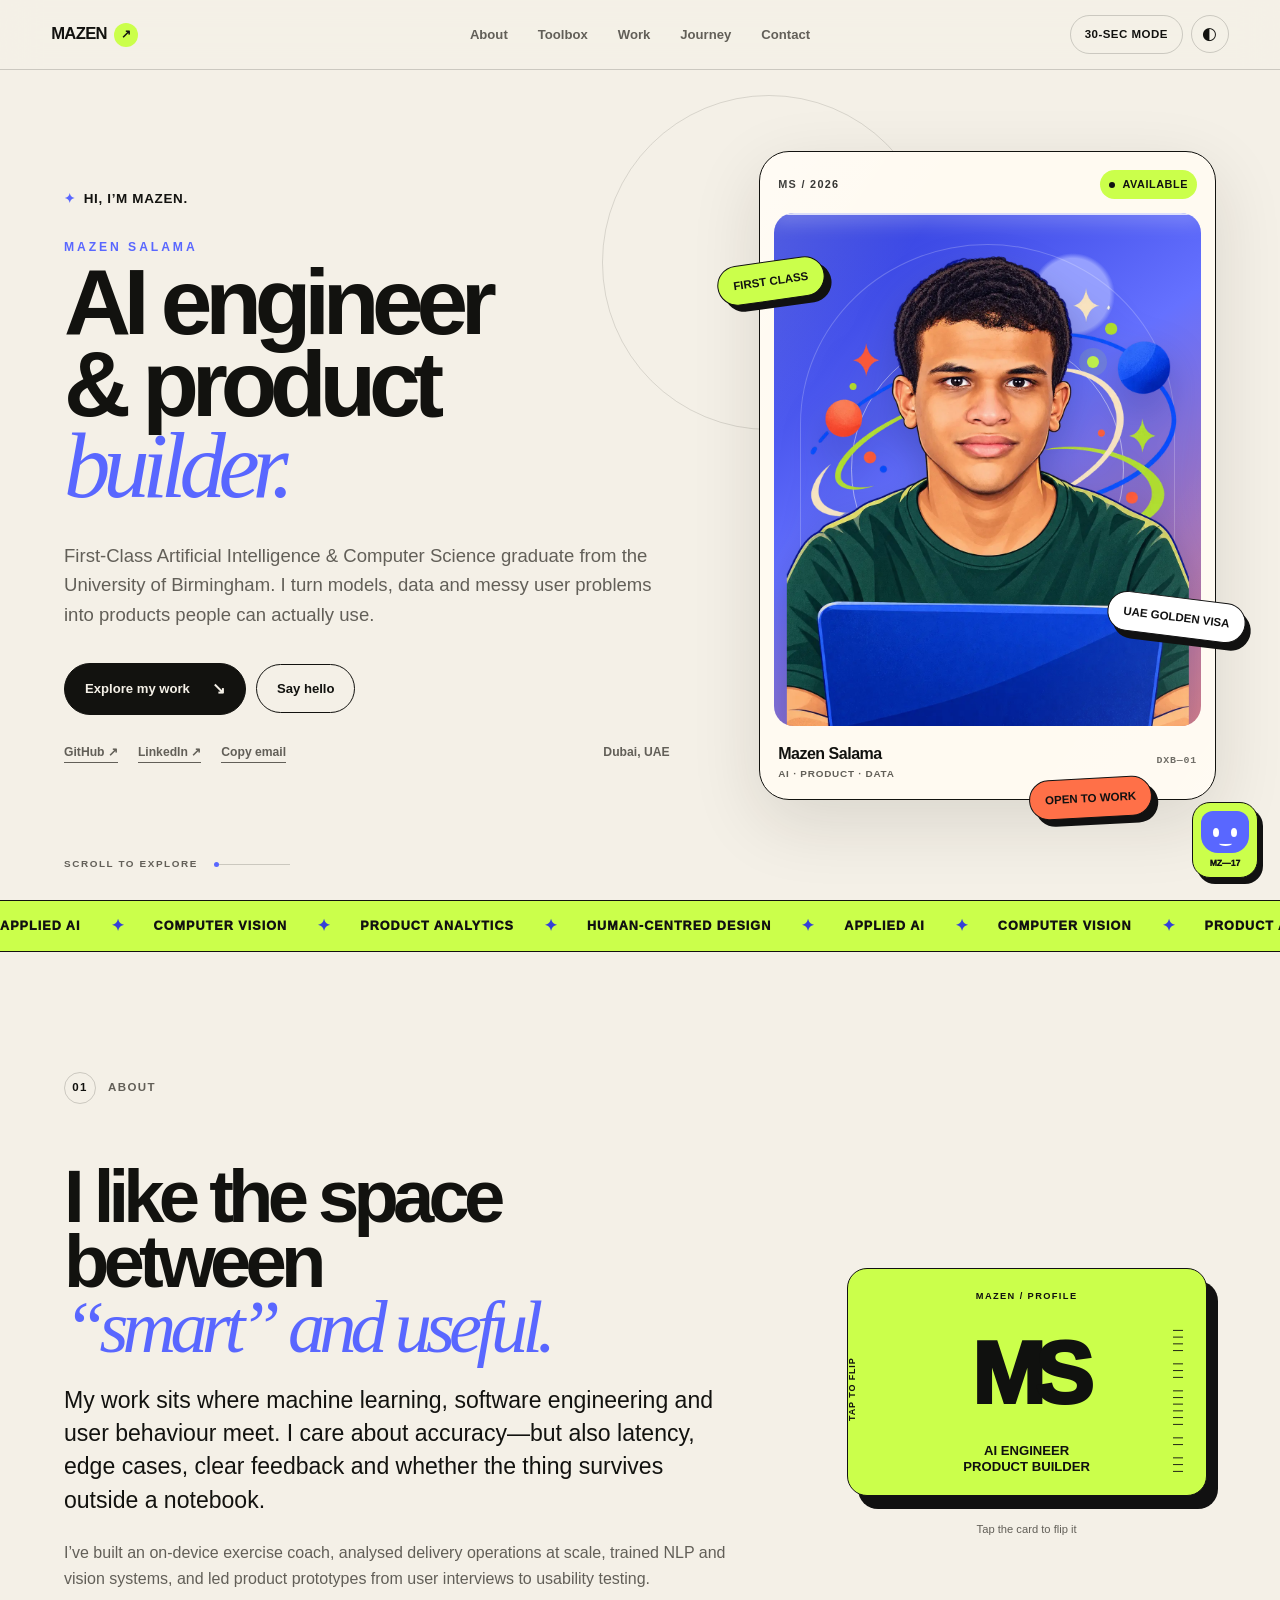
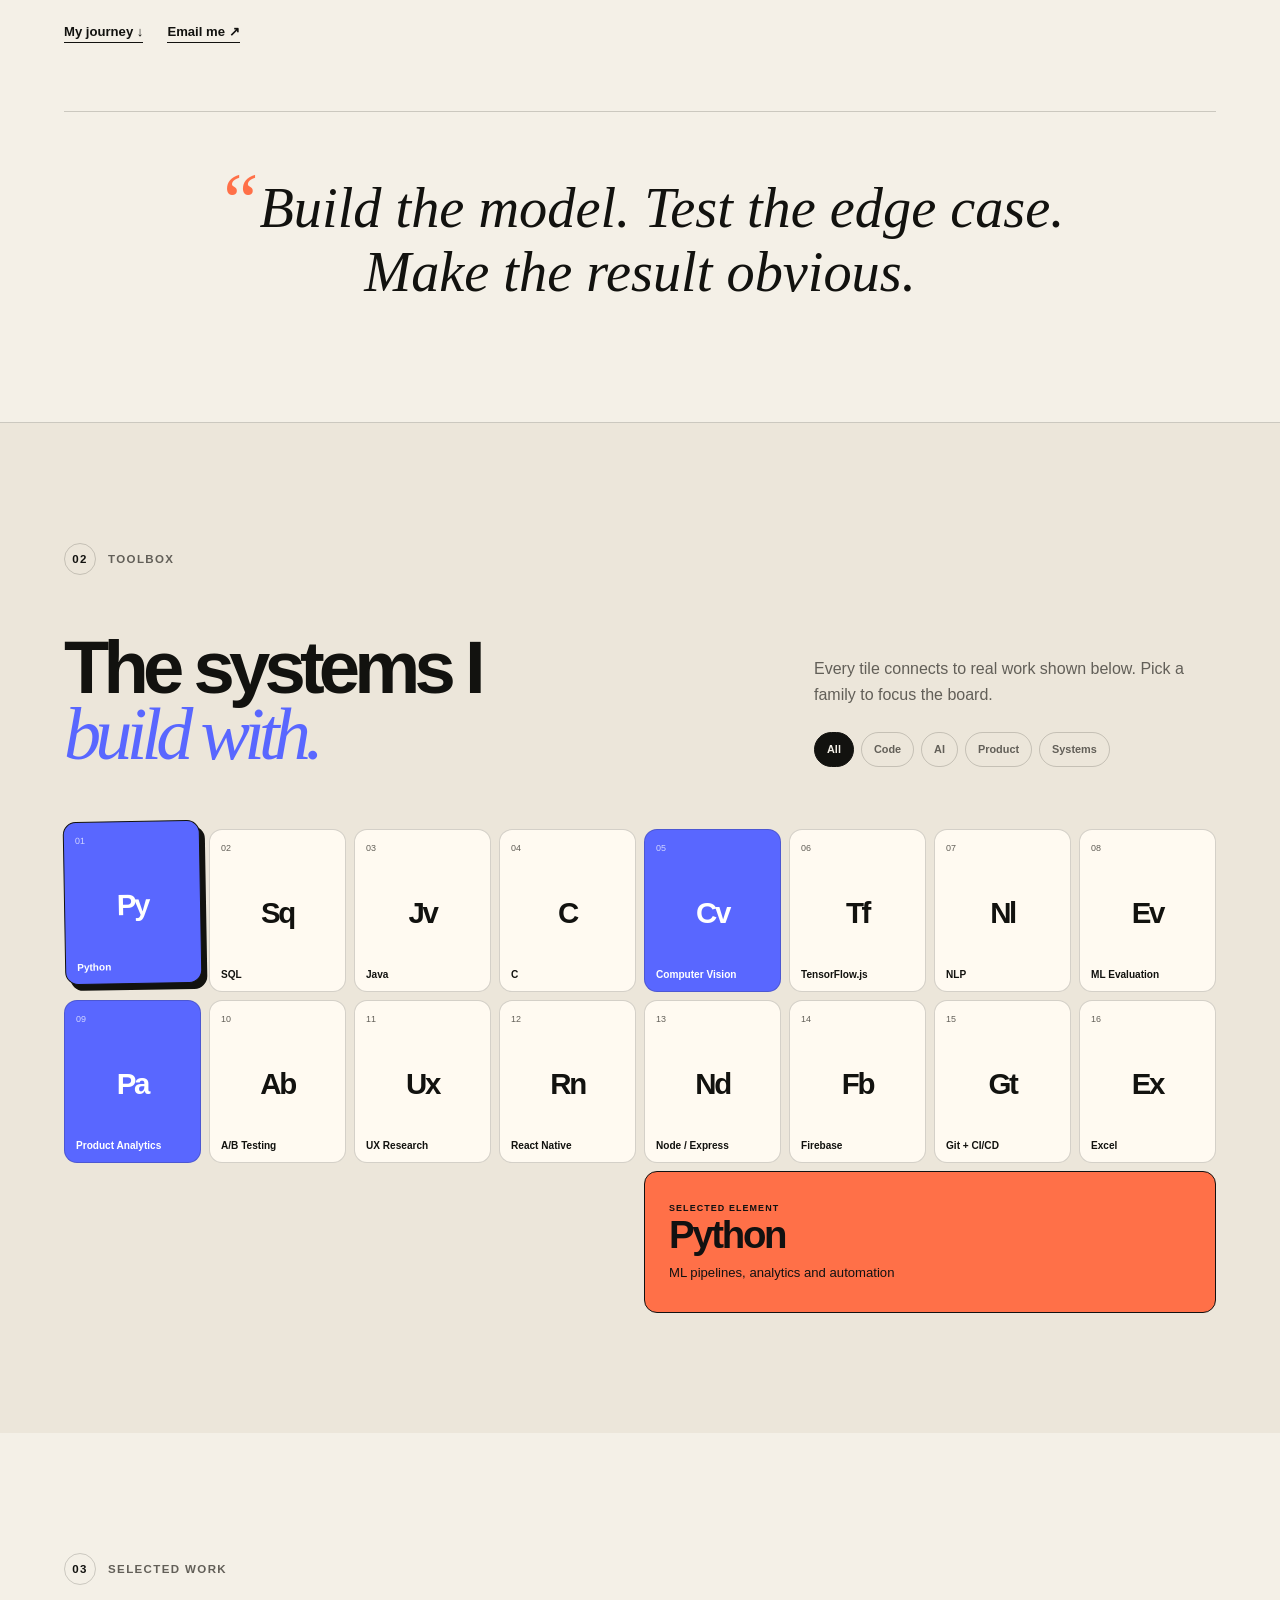
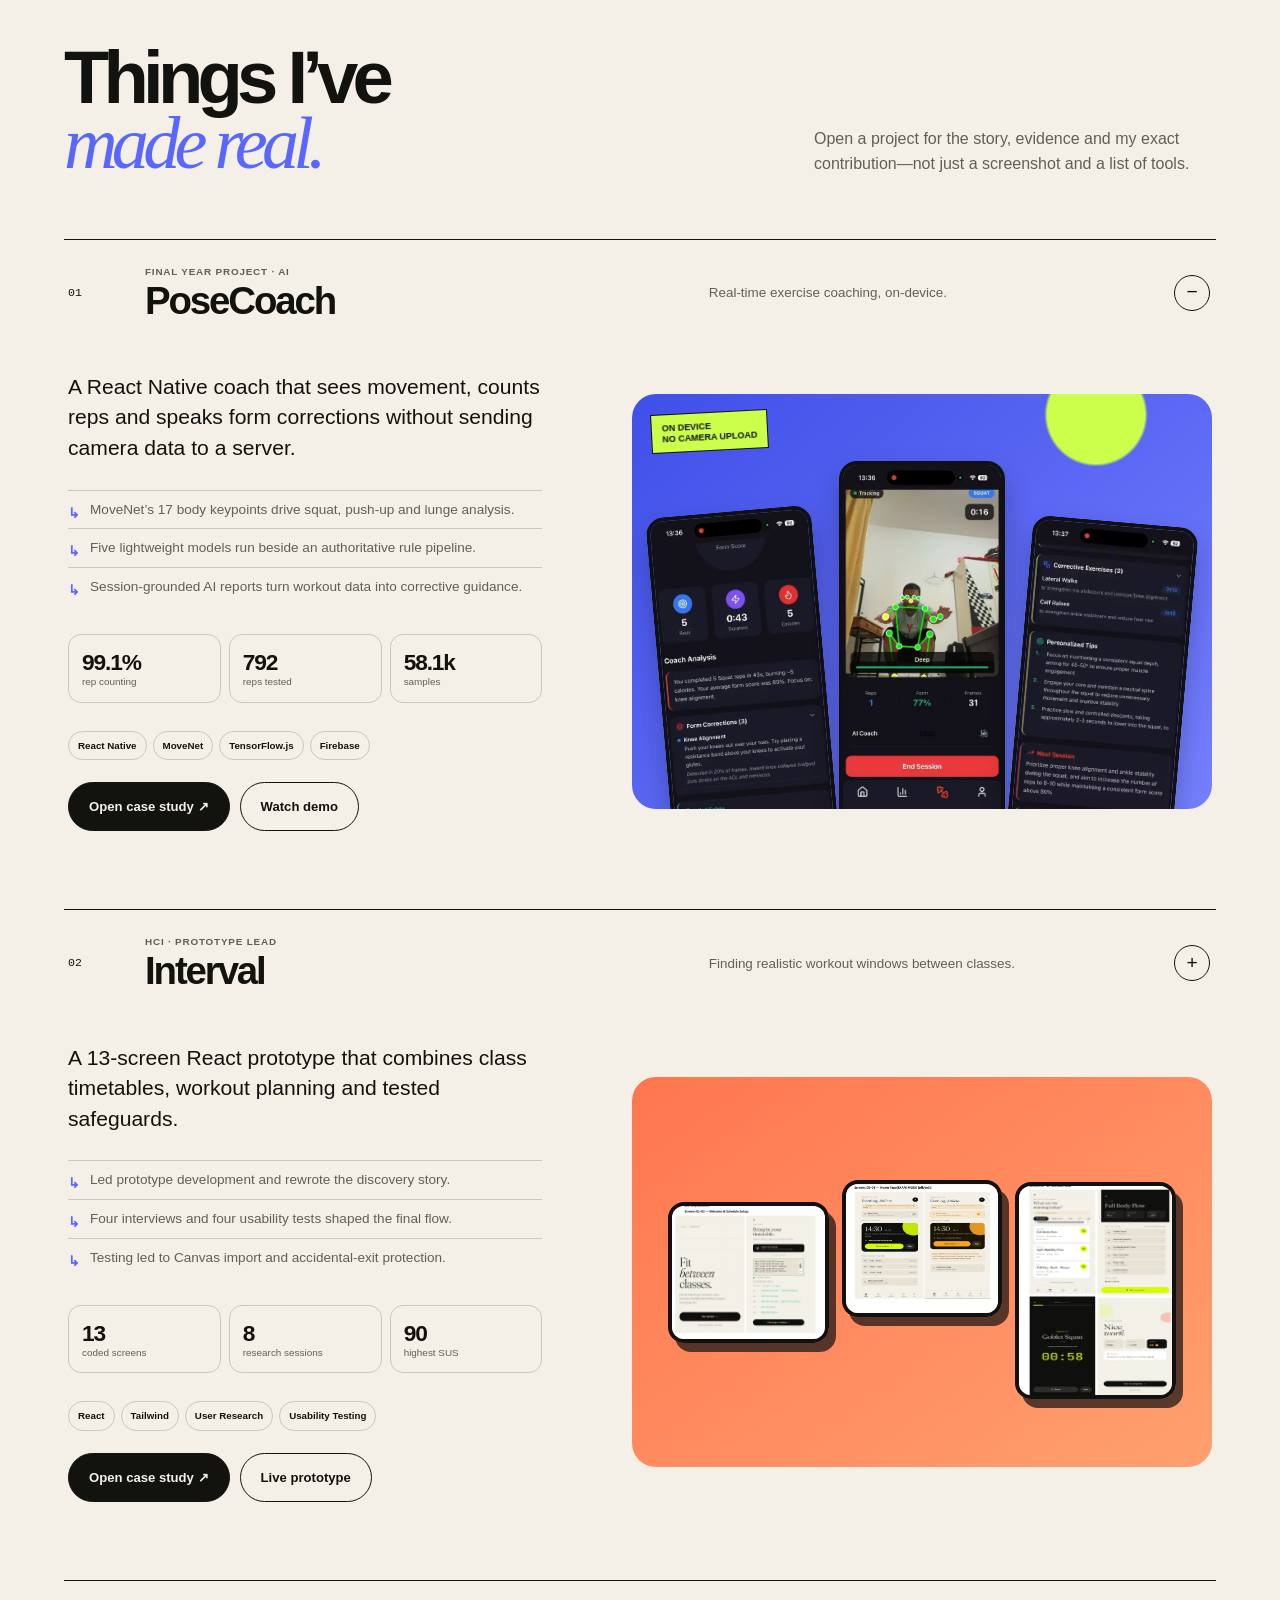
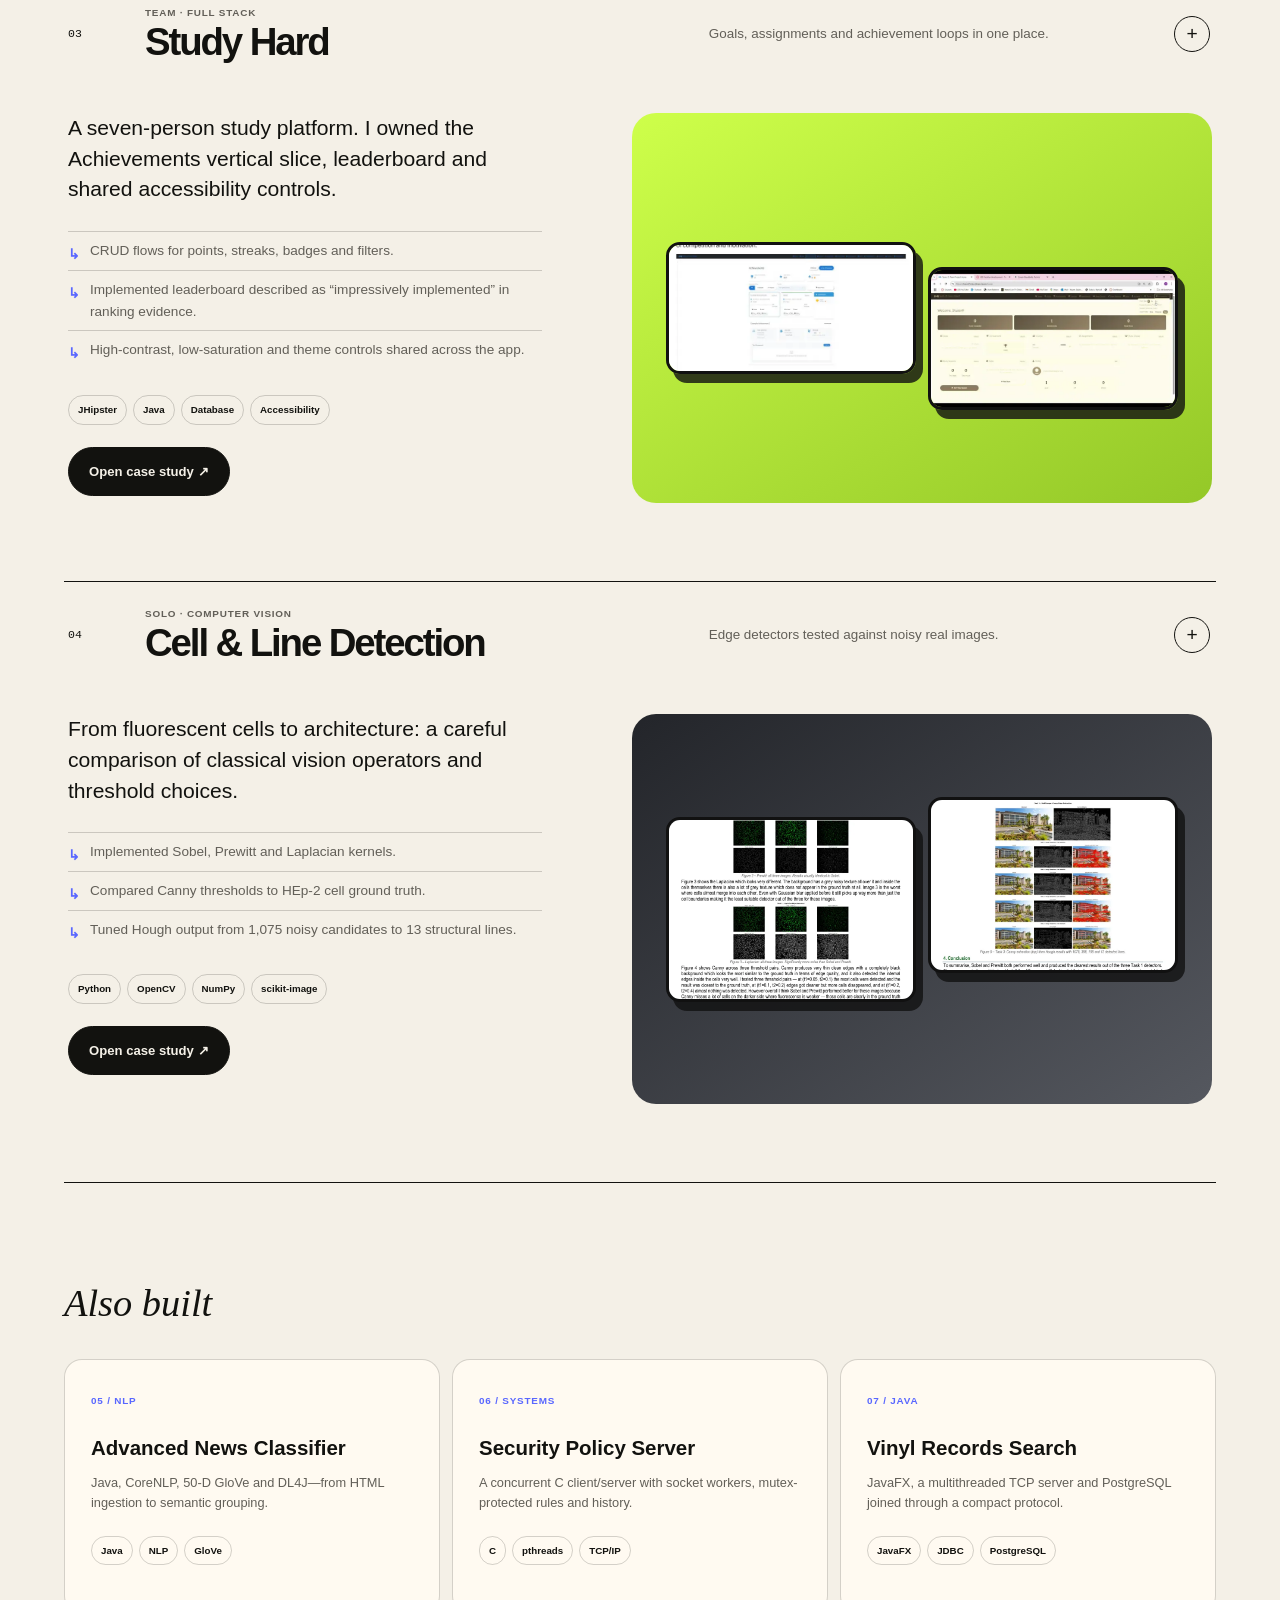
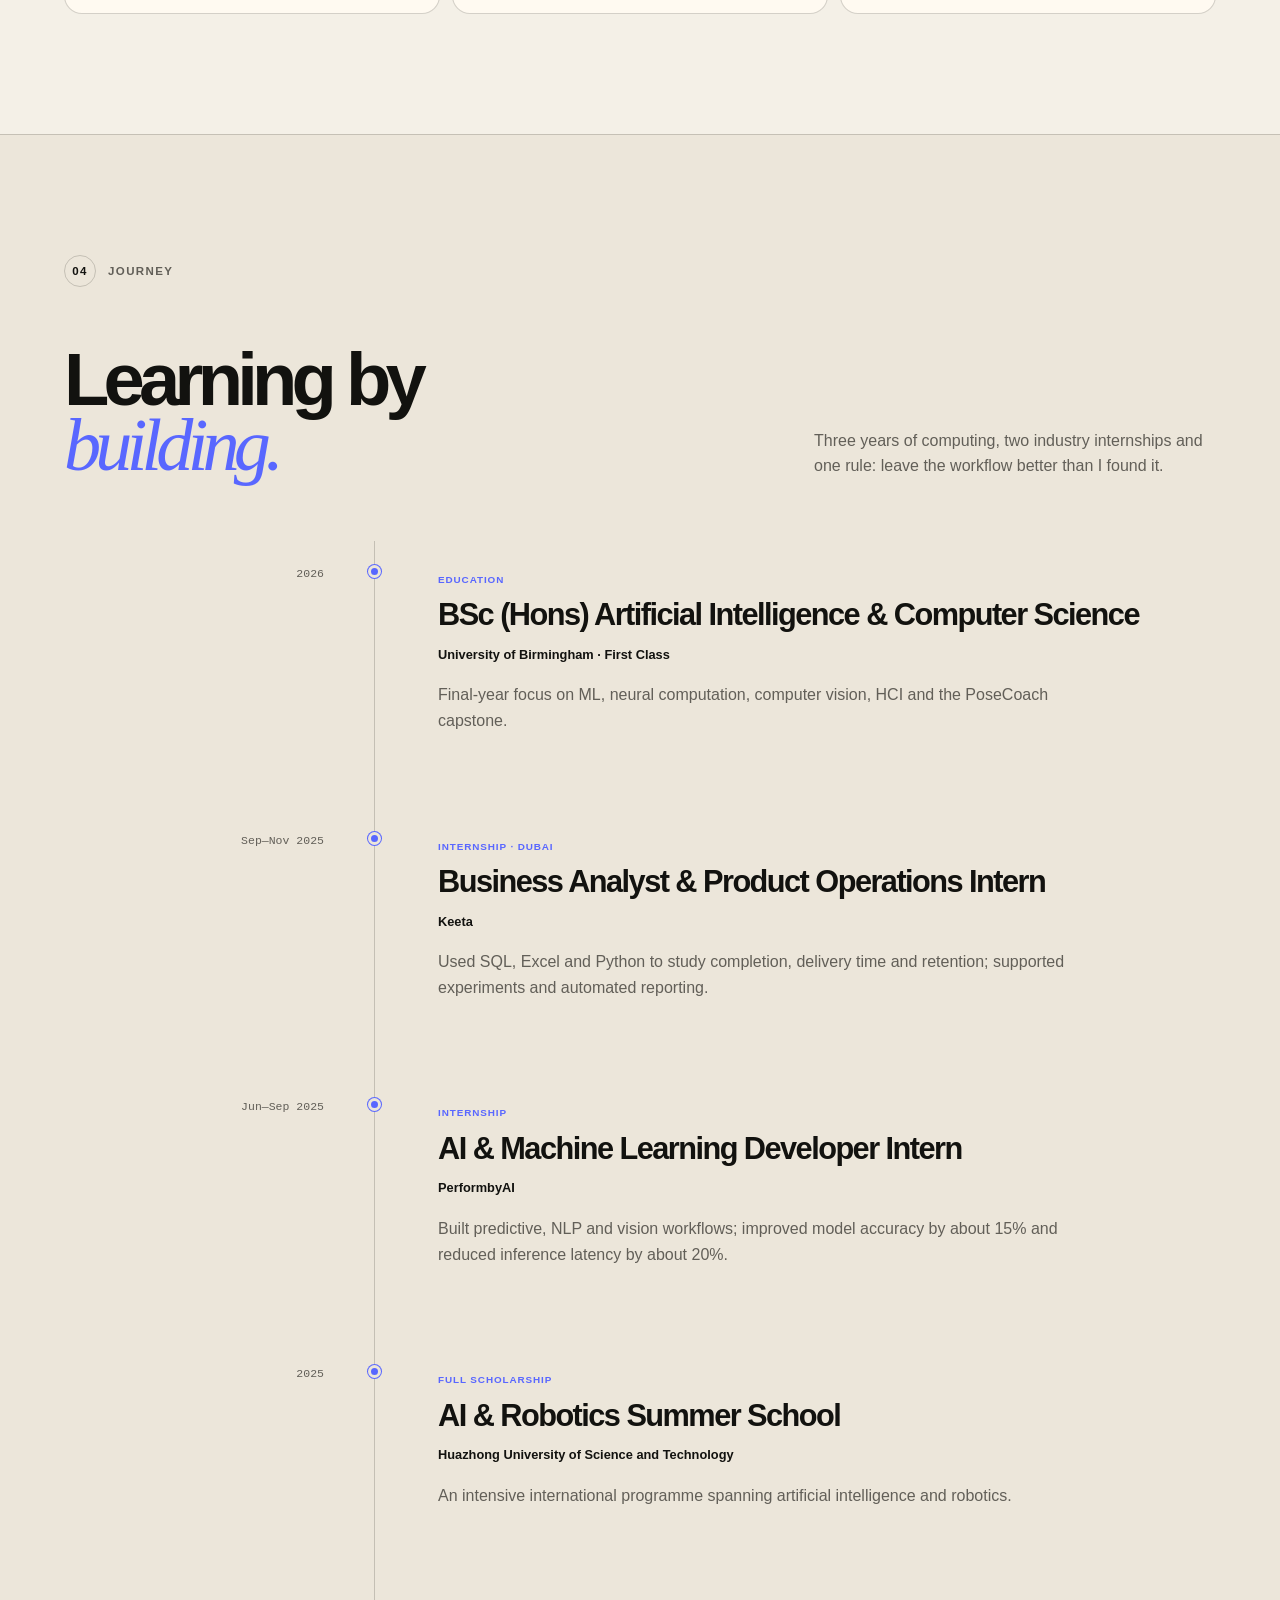
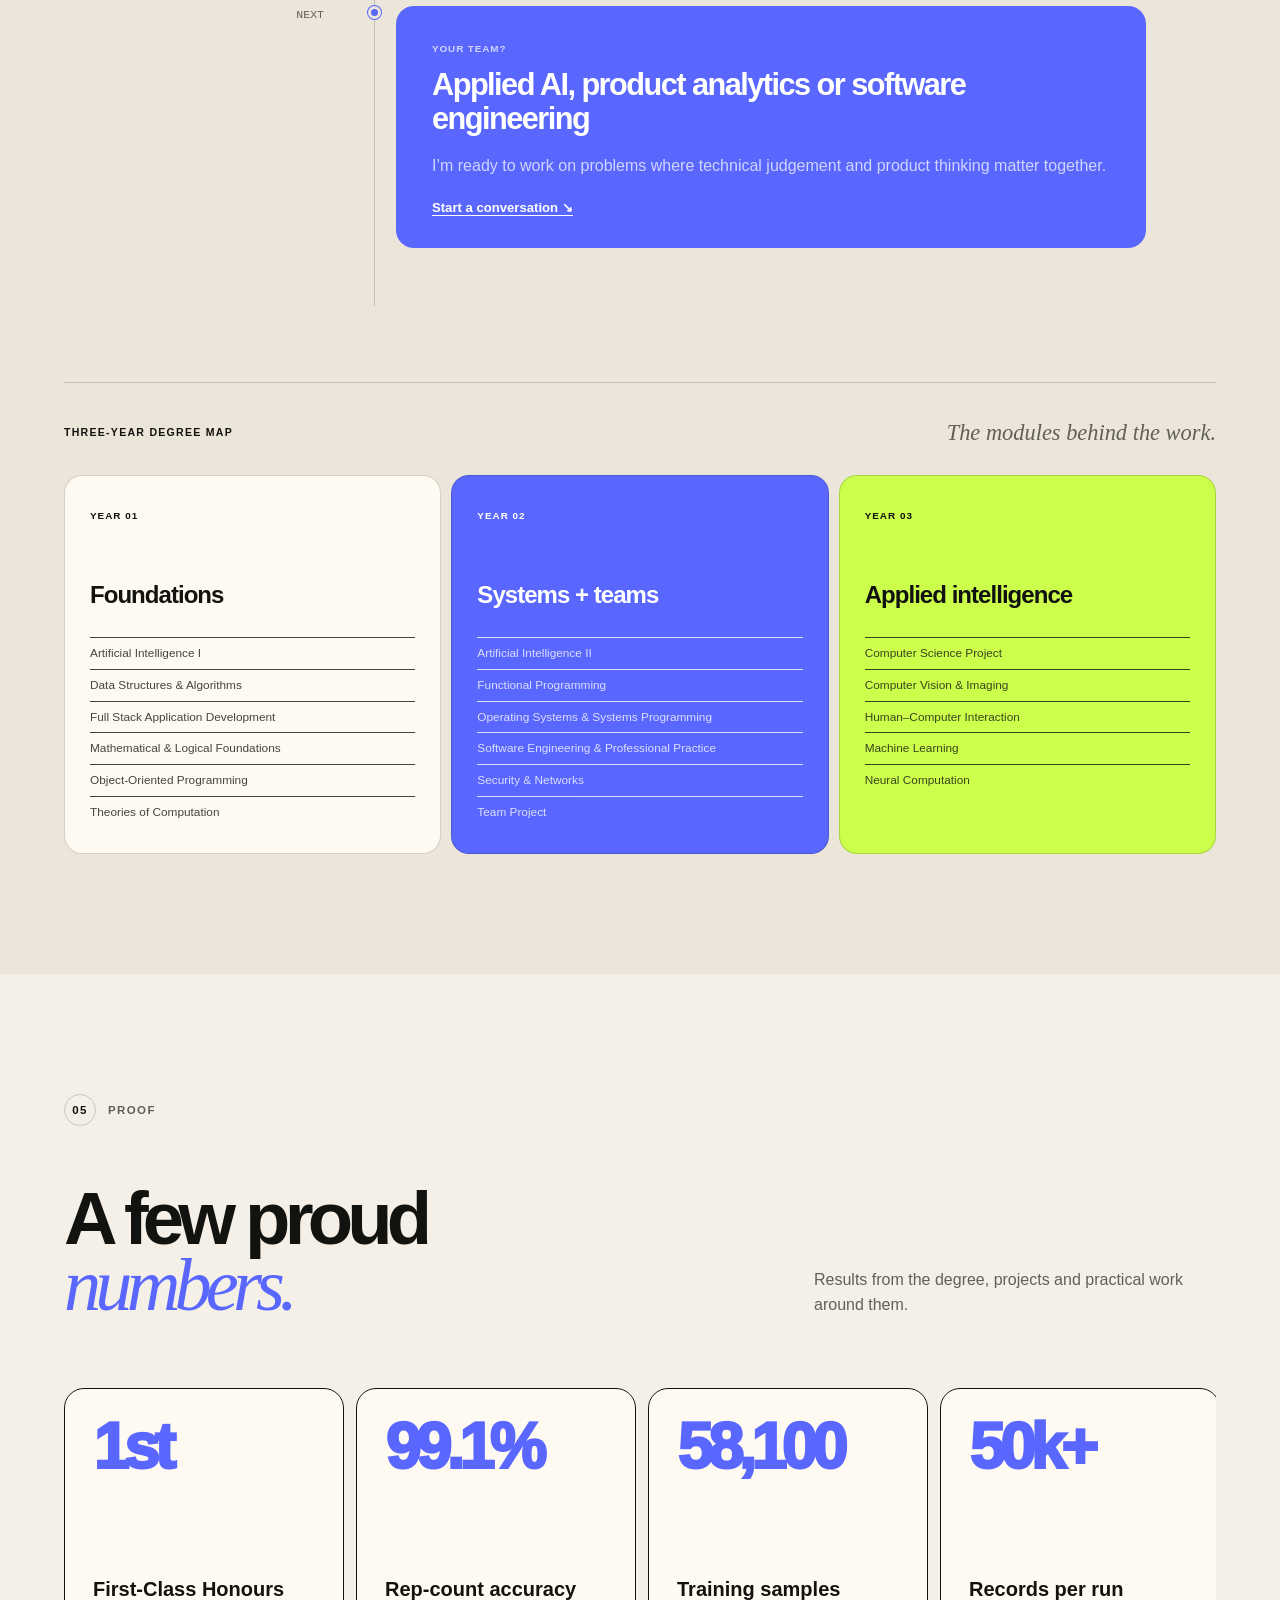
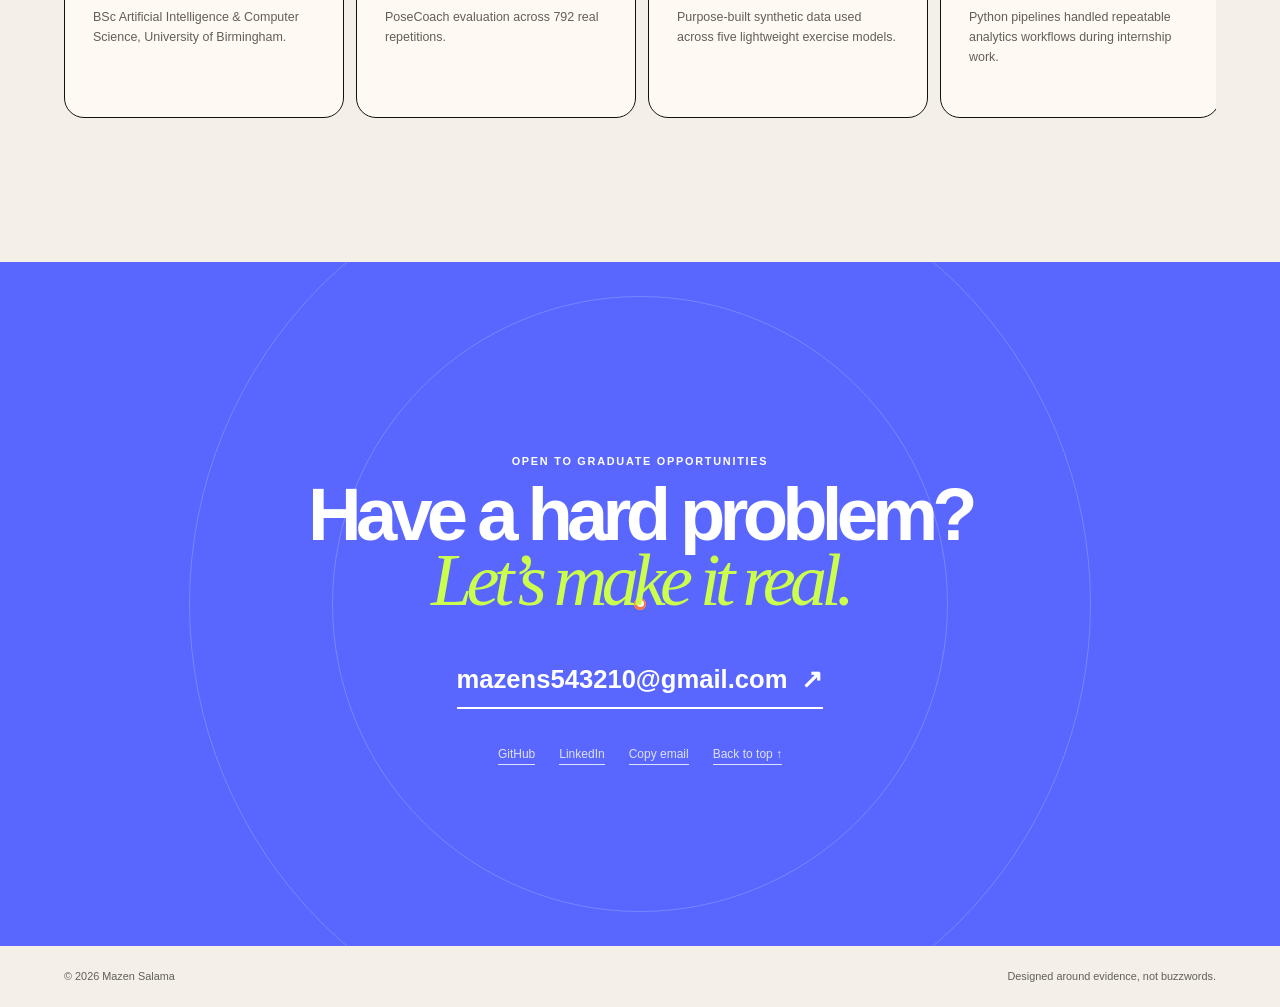
==== commit 38700ecc: "Add files via upload" ====
--- a/index.html
+++ b/index.html
@@ -1,493 +1,190 @@
 <!doctype html>
-<html lang="en">
+<html lang="en" data-theme="light">
   <head>
     <meta charset="utf-8" />
     <meta name="viewport" content="width=device-width, initial-scale=1" />
-    <meta name="theme-color" content="#0b0c0e" />
-    <meta
-      name="description"
-      content="Mazen Salama — First-Class AI & Computer Science graduate building applied AI, product analytics, computer vision and full-stack systems."
-    />
-    <meta property="og:title" content="Mazen Salama — AI & Product Portfolio" />
-    <meta
-      property="og:description"
-      content="AI systems that see, reason and ship — from on-device pose estimation to product analytics."
-    />
-    <title>Mazen Salama — AI & Product Portfolio</title>
+    <meta name="theme-color" content="#f4f0e7" />
+    <meta name="description" content="Mazen Salama is an AI engineer and product builder creating useful, human-centred systems across computer vision, analytics and software." />
+    <meta property="og:title" content="Mazen Salama — AI Engineer & Product Builder" />
+    <meta property="og:description" content="Applied AI, product thinking and software that works beyond the demo." />
+    <title>Mazen Salama — AI Engineer & Product Builder</title>
     <link rel="stylesheet" href="styles.css" />
     <script defer src="script.js"></script>
   </head>
   <body>
     <a class="skip-link" href="#main">Skip to content</a>
-    <div class="scroll-progress" aria-hidden="true"><span></span></div>
+    <div class="page-progress" aria-hidden="true"><span></span></div>
 
-    <header class="site-header" data-header>
-      <a class="brand" href="#top" aria-label="Mazen Salama, home">
-        <span class="brand-mark">MS</span><span class="brand-dot">.</span>
-      </a>
-      <nav aria-label="Primary navigation">
-        <a href="#work">Work</a>
-        <a href="#skills">Skills</a>
-        <a href="#journey">Journey</a>
-        <a href="#contact">Contact</a>
+    <header class="nav-shell" data-nav>
+      <a class="wordmark" href="#top" aria-label="Mazen Salama, back to top"><span>MAZEN</span><b>↗</b></a>
+      <nav class="nav-links" aria-label="Primary navigation">
+        <a href="#about">About</a><a href="#toolbox">Toolbox</a><a href="#work">Work</a><a href="#journey">Journey</a><a href="#contact">Contact</a>
       </nav>
-      <button class="theme-toggle" type="button" data-theme-toggle aria-label="Switch colour theme">
-        <span aria-hidden="true">◐</span>
-        <span class="theme-label">Light</span>
-      </button>
+      <div class="nav-actions">
+        <button class="mode-button" type="button" data-recruiter-toggle aria-pressed="false">30-sec mode</button>
+        <button class="icon-button" type="button" data-theme-toggle aria-label="Switch colour theme">◐</button>
+        <button class="menu-button" type="button" data-menu-toggle aria-expanded="false" aria-controls="mobile-menu">Menu</button>
+      </div>
+      <div class="mobile-menu" id="mobile-menu" data-mobile-menu>
+        <a href="#about">About</a><a href="#toolbox">Toolbox</a><a href="#work">Work</a><a href="#journey">Journey</a><a href="#contact">Contact</a>
+      </div>
     </header>
 
     <main id="main">
-      <section class="hero section-shell" id="top">
-        <div class="hero-copy reveal">
-          <p class="eyebrow"><span class="status-dot"></span> Dubai · AI / product / data</p>
-          <h1>I build systems that <em>see</em>, reason &amp; ship.</h1>
-          <p class="hero-lede">
-            I’m Mazen Salama, a First-Class Artificial Intelligence &amp; Computer Science graduate
-            who turns models, data and user problems into products people can actually use.
-          </p>
-          <div class="hero-actions">
-            <a class="button button-primary" href="#work">Explore selected work <span>↘</span></a>
-            <a class="button button-ghost" href="mailto:mazens543210@gmail.com">Start a conversation</a>
+      <section class="hero section-pad" id="top">
+        <div class="hero-grid">
+          <div class="hero-copy reveal">
+            <p class="hello"><span aria-hidden="true">✦</span> Hi, I’m Mazen.</p>
+            <p class="hero-name">MAZEN SALAMA</p>
+            <h1>AI engineer<br />&amp; product <em>builder.</em></h1>
+            <p class="hero-intro">First-Class Artificial Intelligence &amp; Computer Science graduate from the University of Birmingham. I turn models, data and messy user problems into products people can actually use.</p>
+            <div class="button-row">
+              <a class="button primary magnetic" href="#work">Explore my work <span>↘</span></a>
+              <a class="button secondary" href="mailto:mazens543210@gmail.com">Say hello</a>
+            </div>
+            <div class="social-row" aria-label="Social links">
+              <a href="https://github.com/meso123" target="_blank" rel="noreferrer">GitHub ↗</a>
+              <a href="https://www.linkedin.com/in/mazen-salama-59a3a0285/" target="_blank" rel="noreferrer">LinkedIn ↗</a>
+              <button type="button" data-copy-email>Copy email</button>
+              <span>Dubai, UAE</span>
+            </div>
           </div>
-          <dl class="hero-facts" aria-label="Quick facts">
-            <div><dt>Based</dt><dd>Dubai, UAE</dd></div>
-            <div><dt>Languages</dt><dd>Arabic + English · Native</dd></div>
-            <div><dt>Focus</dt><dd>Applied AI · Product Analytics</dd></div>
-          </dl>
+
+          <div class="portrait-zone reveal" data-tilt-card>
+            <div class="portrait-card">
+              <div class="portrait-topline"><span>MS / 2026</span><span class="live-pill"><i></i> AVAILABLE</span></div>
+              <div class="portrait-placeholder" data-portrait-placeholder>
+                <div class="portrait-halo"></div>
+                <div class="portrait-character">
+                  <img class="portrait-image portrait-open" src="assets/mazen-character.webp" alt="Illustrated portrait of Mazen Salama working at a laptop" />
+                  <img class="portrait-image portrait-blink" src="assets/mazen-character-blink.webp" alt="" aria-hidden="true" />
+                </div>
+                <div class="portrait-scan"></div>
+              </div>
+              <div class="portrait-caption"><div><strong>Mazen Salama</strong><span>AI · PRODUCT · DATA</span></div><span class="portrait-code">DXB—01</span></div>
+            </div>
+            <div class="float-chip chip-one">First Class</div><div class="float-chip chip-two">UAE Golden Visa</div><div class="float-chip chip-three">Open to work</div>
+          </div>
         </div>
+        <div class="hero-scroll" aria-hidden="true"><span>SCROLL TO EXPLORE</span><i></i></div>
+      </section>
 
-        <div class="vision-stage reveal" aria-label="Animated representation of PoseCoach pose estimation">
-          <div class="stage-topline"><span>LIVE / MOVENET</span><span>17 KEYPOINTS</span></div>
-          <svg class="pose-map" viewBox="0 0 460 560" role="img" aria-label="A moving pose skeleton made from connected keypoints">
-            <g class="pose-grid" aria-hidden="true">
-              <path d="M0 80H460M0 160H460M0 240H460M0 320H460M0 400H460M0 480H460" />
-              <path d="M76 0V560M153 0V560M230 0V560M307 0V560M384 0V560" />
-            </g>
-            <g class="skeleton-lines">
-              <path d="M230 75L230 112M230 112L174 160M230 112L286 160M174 160L140 235M286 160L320 235M174 160L190 278M286 160L270 278M190 278L270 278M190 278L160 395M270 278L300 395M160 395L138 512M300 395L322 512" />
-            </g>
-            <g class="joints">
-              <circle cx="230" cy="75" r="12"/><circle cx="230" cy="112" r="9"/>
-              <circle cx="174" cy="160" r="10"/><circle cx="286" cy="160" r="10"/>
-              <circle cx="140" cy="235" r="9"/><circle cx="320" cy="235" r="9"/>
-              <circle cx="190" cy="278" r="11"/><circle cx="270" cy="278" r="11"/>
-              <circle cx="160" cy="395" r="10"/><circle cx="300" cy="395" r="10"/>
-              <circle cx="138" cy="512" r="9"/><circle cx="322" cy="512" r="9"/>
-            </g>
-          </svg>
-          <div class="vision-callout callout-a"><span>COUNT</span><strong>99.1%</strong><small>reported accuracy</small></div>
-          <div class="vision-callout callout-b"><span>MODELS</span><strong>5</strong><small>on-device networks</small></div>
-          <div class="vision-callout callout-c"><span>FPS</span><strong>2–5</strong><small>Expo Go · iOS</small></div>
-          <div class="stage-footer"><span class="rec-dot"></span> inference stays on device</div>
+      <div class="marquee" aria-hidden="true"><div>
+        <span>APPLIED AI</span><b>✦</b><span>COMPUTER VISION</span><b>✦</b><span>PRODUCT ANALYTICS</span><b>✦</b><span>HUMAN-CENTRED DESIGN</span><b>✦</b>
+        <span>APPLIED AI</span><b>✦</b><span>COMPUTER VISION</span><b>✦</b><span>PRODUCT ANALYTICS</span><b>✦</b><span>HUMAN-CENTRED DESIGN</span><b>✦</b>
+      </div></div>
+
+      <section class="about section-pad" id="about" aria-labelledby="about-title">
+        <div class="section-label"><span>01</span> About</div>
+        <div class="about-grid">
+          <div class="about-copy reveal">
+            <h2 id="about-title">I like the space between<br /><em>“smart” and useful.</em></h2>
+            <p class="about-lead">My work sits where machine learning, software engineering and user behaviour meet. I care about accuracy—but also latency, edge cases, clear feedback and whether the thing survives outside a notebook.</p>
+            <p>I’ve built an on-device exercise coach, analysed delivery operations at scale, trained NLP and vision systems, and led product prototypes from user interviews to usability testing.</p>
+            <div class="quick-links"><a href="#journey">My journey ↓</a><a href="mailto:mazens543210@gmail.com">Email me ↗</a></div>
+          </div>
+
+          <div class="id-wrap reveal">
+            <button class="id-card" type="button" data-flip-card aria-label="Flip Mazen's profile card">
+              <span class="id-face id-front"><span class="id-ribbon">MAZEN / PROFILE</span><span class="id-mark">MS</span><strong>TAP TO FLIP</strong><span class="id-role">AI ENGINEER<br />PRODUCT BUILDER</span><span class="id-barcode">|||| ||| |||||| || |||</span></span>
+              <span class="id-face id-back"><span class="id-ribbon">QUICK READ</span><span class="id-list"><b>Based</b><i>Dubai, UAE</i></span><span class="id-list"><b>Degree</b><i>BSc AI &amp; CS</i></span><span class="id-list"><b>Result</b><i>First Class</i></span><span class="id-list"><b>Speaks</b><i>Arabic + English</i></span><span class="id-list"><b>Focus</b><i>AI + Product</i></span><span class="id-sign">Mazen</span></span>
+            </button>
+            <p class="microcopy">Tap the card to flip it</p>
+          </div>
+          <blockquote class="manifesto reveal"><span>“</span>Build the model. Test the edge case.<br />Make the result obvious.</blockquote>
         </div>
       </section>
 
-      <div class="ticker" aria-hidden="true">
-        <div>
-          <span>COMPUTER VISION</span><i>✦</i><span>PRODUCT ANALYTICS</span><i>✦</i><span>FULL-STACK SYSTEMS</span><i>✦</i><span>HUMAN-CENTERED DESIGN</span><i>✦</i>
-          <span>COMPUTER VISION</span><i>✦</i><span>PRODUCT ANALYTICS</span><i>✦</i><span>FULL-STACK SYSTEMS</span><i>✦</i><span>HUMAN-CENTERED DESIGN</span><i>✦</i>
+      <section class="toolbox section-pad" id="toolbox" aria-labelledby="toolbox-title">
+        <div class="section-label"><span>02</span> Toolbox</div>
+        <div class="section-head reveal">
+          <h2 id="toolbox-title">The systems I<br /><em>build with.</em></h2>
+          <div><p>Every tile connects to real work shown below. Pick a family to focus the board.</p><div class="skill-filters" data-skill-filters aria-label="Filter skills"><button class="active" type="button" data-filter="all">All</button><button type="button" data-filter="code">Code</button><button type="button" data-filter="ai">AI</button><button type="button" data-filter="product">Product</button><button type="button" data-filter="systems">Systems</button></div></div>
         </div>
-      </div>
+        <div class="skill-board reveal" data-skill-board>
+          <button class="skill-tile code featured" data-family="code" data-note="ML pipelines, analytics and automation"><small>01</small><strong>Py</strong><span>Python</span></button>
+          <button class="skill-tile code" data-family="code" data-note="Analysis, KPIs and relational data"><small>02</small><strong>Sq</strong><span>SQL</span></button>
+          <button class="skill-tile code" data-family="code" data-note="OOP, networking and NLP"><small>03</small><strong>Jv</strong><span>Java</span></button>
+          <button class="skill-tile systems" data-family="systems" data-note="Sockets, threads and memory"><small>04</small><strong>C</strong><span>C</span></button>
+          <button class="skill-tile ai featured" data-family="ai" data-note="Pose estimation and visual pipelines"><small>05</small><strong>Cv</strong><span>Computer Vision</span></button>
+          <button class="skill-tile ai" data-family="ai" data-note="On-device inference in React Native"><small>06</small><strong>Tf</strong><span>TensorFlow.js</span></button>
+          <button class="skill-tile ai" data-family="ai" data-note="GloVe, CoreNLP and text modelling"><small>07</small><strong>Nl</strong><span>NLP</span></button>
+          <button class="skill-tile ai" data-family="ai" data-note="Metrics, baselines and honest testing"><small>08</small><strong>Ev</strong><span>ML Evaluation</span></button>
+          <button class="skill-tile product featured" data-family="product" data-note="Funnels, retention and success metrics"><small>09</small><strong>Pa</strong><span>Product Analytics</span></button>
+          <button class="skill-tile product" data-family="product" data-note="Experiment design and go/no-go evidence"><small>10</small><strong>Ab</strong><span>A/B Testing</span></button>
+          <button class="skill-tile product" data-family="product" data-note="Interviews, heuristics and SUS testing"><small>11</small><strong>Ux</strong><span>UX Research</span></button>
+          <button class="skill-tile code" data-family="code" data-note="Mobile interfaces and app architecture"><small>12</small><strong>Rn</strong><span>React Native</span></button>
+          <button class="skill-tile systems" data-family="systems" data-note="REST services and backend workflows"><small>13</small><strong>Nd</strong><span>Node / Express</span></button>
+          <button class="skill-tile systems" data-family="systems" data-note="Authentication and live application data"><small>14</small><strong>Fb</strong><span>Firebase</span></button>
+          <button class="skill-tile systems" data-family="systems" data-note="Team delivery and repeatable builds"><small>15</small><strong>Gt</strong><span>Git + CI/CD</span></button>
+          <button class="skill-tile product" data-family="product" data-note="Operations reporting and analysis"><small>16</small><strong>Ex</strong><span>Excel</span></button>
+          <aside class="skill-readout" aria-live="polite"><small>SELECTED ELEMENT</small><strong data-skill-name>Python</strong><p data-skill-note>ML pipelines, analytics and automation</p></aside>
+        </div>
+      </section>
 
-      <section class="intro section-shell" aria-labelledby="intro-title">
-        <div class="section-number">01 / ABOUT</div>
-        <div class="intro-grid">
-          <h2 id="intro-title" class="reveal">Technical depth.<br /><em>Product instinct.</em></h2>
-          <div class="intro-copy reveal">
-            <p>
-              My work sits where machine learning, software engineering and user behaviour meet.
-              I’ve built an on-device exercise coach, analysed product operations at delivery scale,
-              trained NLP and vision models, and led prototype development through user research and testing.
-            </p>
-            <p>
-              I care about the unglamorous parts too: noisy inputs, edge cases, latency, clear metrics,
-              accessible interfaces and whether the thing survives outside a notebook.
-            </p>
-          </div>
-          <div class="identity-card reveal">
-            <span class="identity-label">CURRENT SIGNAL</span>
-            <strong>First-Class BSc (Hons)</strong>
-            <p>Artificial Intelligence &amp; Computer Science<br />University of Birmingham · 2026</p>
-            <div class="identity-tags"><span>UAE Golden Visa</span><span>Open to opportunities</span></div>
+      <section class="work section-pad" id="work" aria-labelledby="work-title">
+        <div class="section-label"><span>03</span> Selected work</div>
+        <div class="section-head reveal"><h2 id="work-title">Things I’ve<br /><em>made real.</em></h2><p>Open a project for the story, evidence and my exact contribution—not just a screenshot and a list of tools.</p></div>
+        <div class="project-list" data-project-list>
+          <article class="project-panel active reveal" data-project="ai">
+            <button class="project-summary" type="button" aria-expanded="true"><span class="project-number">01</span><span><small>Final year project · AI</small><strong>PoseCoach</strong></span><span class="project-one-line">Real-time exercise coaching, on-device.</span><span class="project-plus">−</span></button>
+            <div class="project-body"><div class="project-copy"><p class="project-lead">A React Native coach that sees movement, counts reps and speaks form corrections without sending camera data to a server.</p><ul><li>MoveNet’s 17 body keypoints drive squat, push-up and lunge analysis.</li><li>Five lightweight models run beside an authoritative rule pipeline.</li><li>Session-grounded AI reports turn workout data into corrective guidance.</li></ul><div class="metric-strip"><span><b>99.1%</b> rep counting</span><span><b>792</b> reps tested</span><span><b>58.1k</b> samples</span></div><div class="tag-list"><span>React Native</span><span>MoveNet</span><span>TensorFlow.js</span><span>Firebase</span></div><div class="button-row"><a class="button primary" href="work/posecoach/">Open case study ↗</a><button class="button secondary" type="button" data-open-dialog="posecoach-dialog">Watch demo</button></div></div><div class="project-visual phone-stack" data-parallax-card><img src="assets/posecoach-feedback.webp" alt="PoseCoach form feedback screen" /><img src="assets/posecoach-live.webp" alt="PoseCoach live rep analysis" /><img src="assets/posecoach-ai-report.webp" alt="PoseCoach AI coaching report" /><span class="visual-stamp">ON DEVICE<br />NO CAMERA UPLOAD</span></div></div>
+          </article>
+          <article class="project-panel reveal" data-project="product">
+            <button class="project-summary" type="button" aria-expanded="false"><span class="project-number">02</span><span><small>HCI · Prototype lead</small><strong>Interval</strong></span><span class="project-one-line">Finding realistic workout windows between classes.</span><span class="project-plus">+</span></button>
+            <div class="project-body" hidden><div class="project-copy"><p class="project-lead">A 13-screen React prototype that combines class timetables, workout planning and tested safeguards.</p><ul><li>Led prototype development and rewrote the discovery story.</li><li>Four interviews and four usability tests shaped the final flow.</li><li>Testing led to Canvas import and accidental-exit protection.</li></ul><div class="metric-strip"><span><b>13</b> coded screens</span><span><b>8</b> research sessions</span><span><b>90</b> highest SUS</span></div><div class="tag-list"><span>React</span><span>Tailwind</span><span>User Research</span><span>Usability Testing</span></div><div class="button-row"><a class="button primary" href="work/interval/">Open case study ↗</a><a class="button secondary" href="https://intervalhciproject.netlify.app/" target="_blank" rel="noreferrer">Live prototype</a></div></div><div class="project-visual interval-stack" data-parallax-card><img src="assets/interval-setup.webp" alt="Interval setup screens" /><img src="assets/interval-home.webp" alt="Interval home screens" /><img src="assets/interval-workout.webp" alt="Interval workout screens" /></div></div>
+          </article>
+          <article class="project-panel reveal" data-project="systems">
+            <button class="project-summary" type="button" aria-expanded="false"><span class="project-number">03</span><span><small>Team · Full stack</small><strong>Study Hard</strong></span><span class="project-one-line">Goals, assignments and achievement loops in one place.</span><span class="project-plus">+</span></button>
+            <div class="project-body" hidden><div class="project-copy"><p class="project-lead">A seven-person study platform. I owned the Achievements vertical slice, leaderboard and shared accessibility controls.</p><ul><li>CRUD flows for points, streaks, badges and filters.</li><li>Implemented leaderboard described as “impressively implemented” in ranking evidence.</li><li>High-contrast, low-saturation and theme controls shared across the app.</li></ul><div class="tag-list"><span>JHipster</span><span>Java</span><span>Database</span><span>Accessibility</span></div><a class="button primary" href="work/study-hard/">Open case study ↗</a></div><div class="project-visual study-grid" data-parallax-card><img src="assets/studyhard-achievements.webp" alt="Study Hard achievements" /><img src="assets/studyhard-theme.webp" alt="Study Hard accessibility theme" /></div></div>
+          </article>
+          <article class="project-panel reveal" data-project="ai">
+            <button class="project-summary" type="button" aria-expanded="false"><span class="project-number">04</span><span><small>Solo · Computer vision</small><strong>Cell &amp; Line Detection</strong></span><span class="project-one-line">Edge detectors tested against noisy real images.</span><span class="project-plus">+</span></button>
+            <div class="project-body" hidden><div class="project-copy"><p class="project-lead">From fluorescent cells to architecture: a careful comparison of classical vision operators and threshold choices.</p><ul><li>Implemented Sobel, Prewitt and Laplacian kernels.</li><li>Compared Canny thresholds to HEp-2 cell ground truth.</li><li>Tuned Hough output from 1,075 noisy candidates to 13 structural lines.</li></ul><div class="tag-list"><span>Python</span><span>OpenCV</span><span>NumPy</span><span>scikit-image</span></div><a class="button primary" href="work/computer-vision/">Open case study ↗</a></div><div class="project-visual vision-grid" data-parallax-card><img src="assets/cv-canny.webp" alt="Canny threshold comparison" /><img src="assets/cv-hough.webp" alt="Hough line result" /></div></div>
+          </article>
+        </div>
+        <div class="more-work reveal"><h3>Also built</h3><div class="mini-projects">
+          <article><span>05 / NLP</span><h4>Advanced News Classifier</h4><p>Java, CoreNLP, 50-D GloVe and DL4J—from HTML ingestion to semantic grouping.</p><div class="tag-list"><span>Java</span><span>NLP</span><span>GloVe</span></div></article>
+          <article><span>06 / SYSTEMS</span><h4>Security Policy Server</h4><p>A concurrent C client/server with socket workers, mutex-protected rules and history.</p><div class="tag-list"><span>C</span><span>pthreads</span><span>TCP/IP</span></div></article>
+          <article><span>07 / JAVA</span><h4>Vinyl Records Search</h4><p>JavaFX, a multithreaded TCP server and PostgreSQL joined through a compact protocol.</p><div class="tag-list"><span>JavaFX</span><span>JDBC</span><span>PostgreSQL</span></div></article>
+        </div></div>
+      </section>
+
+      <section class="journey section-pad" id="journey" aria-labelledby="journey-title">
+        <div class="section-label"><span>04</span> Journey</div>
+        <div class="section-head reveal"><h2 id="journey-title">Learning by<br /><em>building.</em></h2><p>Three years of computing, two industry internships and one rule: leave the workflow better than I found it.</p></div>
+        <ol class="timeline">
+          <li class="reveal"><time>2026</time><span class="timeline-dot"></span><div><small>EDUCATION</small><h3>BSc (Hons) Artificial Intelligence &amp; Computer Science</h3><strong>University of Birmingham · First Class</strong><p>Final-year focus on ML, neural computation, computer vision, HCI and the PoseCoach capstone.</p></div></li>
+          <li class="reveal"><time>Sep—Nov 2025</time><span class="timeline-dot"></span><div><small>INTERNSHIP · DUBAI</small><h3>Business Analyst &amp; Product Operations Intern</h3><strong>Keeta</strong><p>Used SQL, Excel and Python to study completion, delivery time and retention; supported experiments and automated reporting.</p></div></li>
+          <li class="reveal"><time>Jun—Sep 2025</time><span class="timeline-dot"></span><div><small>INTERNSHIP</small><h3>AI &amp; Machine Learning Developer Intern</h3><strong>PerformbyAI</strong><p>Built predictive, NLP and vision workflows; improved model accuracy by about 15% and reduced inference latency by about 20%.</p></div></li>
+          <li class="reveal"><time>2025</time><span class="timeline-dot"></span><div><small>FULL SCHOLARSHIP</small><h3>AI &amp; Robotics Summer School</h3><strong>Huazhong University of Science and Technology</strong><p>An intensive international programme spanning artificial intelligence and robotics.</p></div></li>
+          <li class="reveal next-step"><time>NEXT</time><span class="timeline-dot"></span><div><small>YOUR TEAM?</small><h3>Applied AI, product analytics or software engineering</h3><p>I’m ready to work on problems where technical judgement and product thinking matter together.</p><a href="#contact">Start a conversation ↘</a></div></li>
+        </ol>
+        <div class="degree-map reveal">
+          <div class="degree-map-head"><span>THREE-YEAR DEGREE MAP</span><p>The modules behind the work.</p></div>
+          <div class="year-grid">
+            <article><span>YEAR 01</span><h3>Foundations</h3><ul><li>Artificial Intelligence I</li><li>Data Structures &amp; Algorithms</li><li>Full Stack Application Development</li><li>Mathematical &amp; Logical Foundations</li><li>Object-Oriented Programming</li><li>Theories of Computation</li></ul></article>
+            <article><span>YEAR 02</span><h3>Systems + teams</h3><ul><li>Artificial Intelligence II</li><li>Functional Programming</li><li>Operating Systems &amp; Systems Programming</li><li>Software Engineering &amp; Professional Practice</li><li>Security &amp; Networks</li><li>Team Project</li></ul></article>
+            <article><span>YEAR 03</span><h3>Applied intelligence</h3><ul><li>Computer Science Project</li><li>Computer Vision &amp; Imaging</li><li>Human–Computer Interaction</li><li>Machine Learning</li><li>Neural Computation</li></ul></article>
           </div>
         </div>
       </section>
 
-      <section class="work section-shell" id="work" aria-labelledby="work-title">
-        <div class="section-heading">
-          <div>
-            <div class="section-number">02 / SELECTED WORK</div>
-            <h2 id="work-title">Built beyond<br /><em>the happy path.</em></h2>
-          </div>
-          <p>Seven evidence-backed projects across applied AI, UX, systems and data.</p>
-        </div>
-
-        <article class="posecoach-case reveal">
-          <div class="case-copy">
-            <div class="project-kicker"><span>01</span><span>SOLO · FINAL YEAR PROJECT</span><span>2026</span></div>
-            <h3>PoseCoach</h3>
-            <p class="case-subtitle">Real-time AI exercise coaching, entirely on a phone.</p>
-            <p>
-              A React Native system that uses MoveNet’s 17 body keypoints to recognise squats,
-              push-ups and lunges, count reps, assess biomechanics and speak corrections during a workout.
-              A rule-based pipeline remains authoritative while five lightweight neural networks run beside it,
-              exposing the synthetic-to-real domain gap without compromising the experience.
-            </p>
-            <div class="metric-row">
-              <div><strong>99.1%</strong><span>rep counting<br />792 evaluated reps</span></div>
-              <div><strong>58.1k</strong><span>purpose-built<br />training samples</span></div>
-              <div><strong>127 KB</strong><span>five-model<br />bundle overhead</span></div>
-            </div>
-            <ul class="case-points">
-              <li>MoveNet Lightning + a 30° jitter gate eliminated stationary false counts in testing.</li>
-              <li>Local-first analysis, spoken feedback and session history work without network access.</li>
-              <li>Session-grounded Llama 3.3 reports add post-workout coaching when online.</li>
-            </ul>
-            <div class="tag-list" aria-label="PoseCoach technologies">
-              <span>React Native</span><span>TensorFlow.js</span><span>MoveNet</span><span>Node.js</span><span>Firebase</span><span>Redux</span>
-            </div>
-            <div class="case-actions">
-              <button class="button button-primary" type="button" data-open-dialog="posecoach-dialog">Watch the 2:31 demo</button>
-              <a class="button button-ghost" href="assets/posecoach-report.pdf" target="_blank" rel="noreferrer">Read technical report ↗</a>
-            </div>
-          </div>
-
-          <div class="phone-wall" aria-label="PoseCoach application screenshots">
-            <figure class="phone phone-main"><img src="assets/posecoach-live.webp" alt="PoseCoach live squat analysis with skeleton overlay and rep counter" /></figure>
-            <figure class="phone phone-back"><img src="assets/posecoach-feedback.webp" alt="PoseCoach workout feedback with form corrections" /></figure>
-            <figure class="phone phone-front"><img src="assets/posecoach-ai-report.webp" alt="PoseCoach personalised AI report and corrective exercises" /></figure>
-            <span class="orbit-label label-one">17 joints</span>
-            <span class="orbit-label label-two">on-device</span>
-            <span class="orbit-label label-three">voice feedback</span>
-          </div>
-        </article>
-
-        <article class="case-study interval-case reveal">
-          <div class="case-visual interval-visual">
-            <img class="interval-img interval-a" src="assets/interval-setup.webp" alt="Interval welcome and timetable setup screens" />
-            <img class="interval-img interval-b" src="assets/interval-home.webp" alt="Interval dashboard with exam mode enabled and disabled" />
-            <img class="interval-img interval-c" src="assets/interval-workout.webp" alt="Interval workout selection and active workout screens" />
-          </div>
-          <div class="case-copy compact">
-            <div class="project-kicker"><span>02</span><span>TEAM · PROTOTYPE LEAD</span><span>HCI</span></div>
-            <h3>Interval</h3>
-            <p class="case-subtitle">Fit between classes.</p>
-            <p>
-              A 13-screen interactive React prototype that turns university timetables into realistic workout windows.
-              I led prototype development, rewrote the discovery stage, produced design annotations and compiled the final case study.
-            </p>
-            <div class="mini-evidence">
-              <div><strong>4</strong><span>research interviews</span></div>
-              <div><strong>4</strong><span>usability tests</span></div>
-              <div><strong>90</strong><span>highest SUS score</span></div>
-            </div>
-            <p class="outcome">
-              Testing exposed timetable friction and accidental workout exits; the team responded with Canvas import and a confirmation safeguard.
-            </p>
-            <div class="tag-list"><span>React 18</span><span>Tailwind CSS</span><span>Vite</span><span>User Research</span><span>Usability Testing</span></div>
-            <div class="case-actions">
-              <a class="button button-primary" href="https://intervalhciproject.netlify.app/" target="_blank" rel="noreferrer">Open prototype ↗</a>
-              <a class="button button-ghost" href="assets/interval-case-study.pdf" target="_blank" rel="noreferrer">Read case study ↗</a>
-            </div>
-          </div>
-        </article>
-
-        <div class="project-index" aria-label="Additional projects">
-          <details class="project-row reveal" open>
-            <summary>
-              <span class="project-id">03</span>
-              <span class="project-title">Study Hard</span>
-              <span class="project-type">Team · Full-stack</span>
-              <span class="project-toggle" aria-hidden="true">+</span>
-            </summary>
-            <div class="project-detail">
-              <div class="project-media split-media">
-                <img src="assets/studyhard-achievements.webp" alt="Study Hard achievements and leaderboard interface" />
-                <img src="assets/studyhard-theme.webp" alt="Study Hard high-contrast accessibility theme" />
-              </div>
-              <div>
-                <h4>A collaborative study-management platform.</h4>
-                <p>
-                  The seven-person application connects goals, courses, assignments, groups, sessions and notes.
-                  My vertical slice was the Achievements experience: CRUD flows, points, streaks, filters and an implemented leaderboard.
-                  I also delivered the shared accessibility controls and theme modes.
-                </p>
-                <p class="project-note"><strong>My contribution:</strong> Achievements pages, leaderboard and accessibility features. The ranking evidence described this as a “very good submission” with an “impressively implemented” leaderboard.</p>
-                <div class="tag-list"><span>Full-stack</span><span>JHipster</span><span>Database</span><span>CI/CD</span><span>Accessibility</span></div>
-              </div>
-            </div>
-          </details>
-
-          <details class="project-row reveal">
-            <summary>
-              <span class="project-id">04</span>
-              <span class="project-title">Cell &amp; Line Detection</span>
-              <span class="project-type">Solo · Computer vision</span>
-              <span class="project-toggle" aria-hidden="true">+</span>
-            </summary>
-            <div class="project-detail">
-              <div class="project-media split-media cv-media">
-                <img src="assets/cv-canny.webp" alt="Canny thresholds compared across fluorescence cell images" />
-                <img src="assets/cv-hough.webp" alt="Hough line detection tuned on the University of Birmingham Dubai building" />
-              </div>
-              <div>
-                <h4>From fluorescence cells to architectural lines.</h4>
-                <p>
-                  Implemented Sobel, Prewitt and Laplacian kernels, tested Canny threshold sensitivity against HEp-2 cell ground truth,
-                  and tuned a probabilistic Hough transform from 1,075 noisy lines to 13 structural detections.
-                </p>
-                <p class="project-note">The analysis found Sobel and Prewitt more complete on low-fluorescence cells, while Canny produced the thinnest edges but missed weaker boundaries.</p>
-                <div class="tag-list"><span>Python</span><span>OpenCV</span><span>NumPy</span><span>SciPy</span><span>scikit-image</span></div>
-                <a class="text-link" href="assets/computer-vision-report.pdf" target="_blank" rel="noreferrer">Read the report ↗</a>
-              </div>
-            </div>
-          </details>
-
-          <details class="project-row reveal">
-            <summary>
-              <span class="project-id">05</span>
-              <span class="project-title">Advanced News Classifier</span>
-              <span class="project-type">Solo · Java / NLP</span>
-              <span class="project-toggle" aria-hidden="true">+</span>
-            </summary>
-            <div class="project-detail diagram-detail">
-              <div class="flow-diagram" aria-label="News classifier pipeline">
-                <span>32 HTML<br />articles</span><b>→</b><span>CoreNLP<br />lemmas</span><b>→</b><span>50-D GloVe<br />embeddings</span><b>→</b><span>DL4J<br />network</span>
-              </div>
-              <div>
-                <h4>Object-oriented NLP from ingestion to grouping.</h4>
-                <p>
-                  A Java coursework system that parses labelled HTML news, cleans and lemmatises text with Stanford CoreNLP,
-                  searches a 38,534-word reduced GloVe vocabulary and trains a Deeplearning4j network to organise related stories.
-                </p>
-                <p class="project-note">Built from the university’s supplied assignment skeleton; the portfolio credits the implemented pipeline without presenting it as a production classifier.</p>
-                <div class="tag-list"><span>Java 17</span><span>Stanford CoreNLP</span><span>GloVe</span><span>Deeplearning4j</span><span>ND4J</span><span>JUnit</span></div>
-              </div>
-            </div>
-          </details>
-
-          <details class="project-row reveal">
-            <summary>
-              <span class="project-id">06</span>
-              <span class="project-title">Security Policy Server</span>
-              <span class="project-type">Solo · C / systems</span>
-              <span class="project-toggle" aria-hidden="true">+</span>
-            </summary>
-            <div class="project-detail diagram-detail">
-              <div class="terminal-card" aria-label="Security policy server commands">
-                <div class="terminal-top"><i></i><i></i><i></i><span>policy-server</span></div>
-                <code><em>$</em> A 192.168.1.1 443<br /><span>Rule added</span><br /><em>$</em> C 192.168.1.1 443<br /><span>Access granted</span><br /><em>$</em> L<br /><span>Policy: 192.168.1.1 443</span></code>
-              </div>
-              <div>
-                <h4>A concurrent TCP rule engine.</h4>
-                <p>
-                  A pthread-based C client/server with add, delete, list, check and command-history operations.
-                  Mutexes protect shared policy and log state while each accepted socket is handled on a detached worker thread.
-                </p>
-                <p class="project-note">Compiled and exercised successfully with GCC. Current limits include fixed-size replies and incomplete range matching, so it is presented as systems coursework—not production security software.</p>
-                <div class="tag-list"><span>C</span><span>POSIX Sockets</span><span>pthreads</span><span>Mutexes</span><span>TCP/IP</span></div>
-              </div>
-            </div>
-          </details>
-
-          <details class="project-row reveal">
-            <summary>
-              <span class="project-id">07</span>
-              <span class="project-title">Vinyl Records Search</span>
-              <span class="project-type">Solo · Java systems</span>
-              <span class="project-toggle" aria-hidden="true">+</span>
-            </summary>
-            <div class="project-detail diagram-detail">
-              <div class="stack-diagram" aria-label="Three-tier record search architecture">
-                <span><small>CLIENT</small>JavaFX UI</span><b>artist;city#</b><span><small>SERVER</small>thread / socket</span><b>JDBC</b><span><small>DATA</small>PostgreSQL</span>
-              </div>
-              <div>
-                <h4>Three tiers, one compact protocol.</h4>
-                <p>
-                  A 673-line Java implementation linking a JavaFX search interface to a multithreaded TCP server and PostgreSQL database.
-                  Parameterised joins return vinyl title, label, genre, price and copy data through a detached row set.
-                </p>
-                <p class="project-note"><strong>Result:</strong> 76% on the concurrent-programming assignment; 79.6% overall in Full Stack Application Development.</p>
-                <div class="tag-list"><span>Java</span><span>JavaFX</span><span>TCP</span><span>JDBC</span><span>PostgreSQL</span><span>Concurrency</span></div>
-              </div>
-            </div>
-          </details>
-
-          <details class="project-row reveal">
-            <summary>
-              <span class="project-id">UX</span>
-              <span class="project-title">Dubai Health Usability Audit</span>
-              <span class="project-type">Team · Supporting study</span>
-              <span class="project-toggle" aria-hidden="true">+</span>
-            </summary>
-            <div class="project-detail text-detail">
-              <div class="audit-score"><strong>4</strong><span>independent findings</span></div>
-              <div>
-                <h4>Finding the blocker in a high-stakes journey.</h4>
-                <p>
-                  Independently evaluated booking and navigation against Nielsen’s heuristics.
-                  I identified the only critical issue in the consolidated report: a doctor profile with no appointment call-to-action,
-                  leaving the booking journey with no digital path forward. I also documented misleading navigation, weak profile feedback and small clickable targets.
-                </p>
-              </div>
-            </div>
-          </details>
-        </div>
+      <section class="wins section-pad" id="wins" aria-labelledby="wins-title">
+        <div class="section-label"><span>05</span> Proof</div><div class="section-head reveal"><h2 id="wins-title">A few proud<br /><em>numbers.</em></h2><p>Results from the degree, projects and practical work around them.</p></div>
+        <div class="win-track"><article class="win-card reveal"><span>1st</span><h3>First-Class Honours</h3><p>BSc Artificial Intelligence &amp; Computer Science, University of Birmingham.</p></article><article class="win-card reveal"><span>99.1%</span><h3>Rep-count accuracy</h3><p>PoseCoach evaluation across 792 real repetitions.</p></article><article class="win-card reveal"><span>58,100</span><h3>Training samples</h3><p>Purpose-built synthetic data used across five lightweight exercise models.</p></article><article class="win-card reveal"><span>50k+</span><h3>Records per run</h3><p>Python pipelines handled repeatable analytics workflows during internship work.</p></article><article class="win-card reveal"><span>20%</span><h3>Lower latency</h3><p>Approximate inference improvement through vectorised Python operations.</p></article><article class="win-card reveal"><span>Award</span><h3>Academic Chancellor Merit Scholarship</h3><p>University of Birmingham.</p></article></div>
       </section>
 
-      <section class="skills section-shell" id="skills" aria-labelledby="skills-title">
-        <div class="section-heading">
-          <div>
-            <div class="section-number">03 / CAPABILITIES</div>
-            <h2 id="skills-title">A working<br /><em>technical palette.</em></h2>
-          </div>
-          <p>Not a keyword cloud: each tile connects to work shown above.</p>
-        </div>
-
-        <div class="periodic-grid reveal" aria-label="Technical skill grid">
-          <article class="skill-tile tile-coral featured"><span class="tile-no">01</span><strong>Python</strong><small>ML · data · automation</small></article>
-          <article class="skill-tile tile-lime"><span class="tile-no">02</span><strong>SQL</strong><small>analysis · data models</small></article>
-          <article class="skill-tile tile-violet"><span class="tile-no">03</span><strong>Java</strong><small>OOP · networking</small></article>
-          <article class="skill-tile tile-mint"><span class="tile-no">04</span><strong>JavaScript</strong><small>mobile · server</small></article>
-          <article class="skill-tile tile-cream"><span class="tile-no">05</span><strong>C</strong><small>systems · sockets</small></article>
-
-          <article class="skill-tile tile-lime wide"><span class="tile-no">06</span><strong>Computer Vision</strong><small>MoveNet · OpenCV · edge detection</small></article>
-          <article class="skill-tile tile-coral"><span class="tile-no">07</span><strong>TensorFlow.js</strong><small>on-device inference</small></article>
-          <article class="skill-tile tile-violet"><span class="tile-no">08</span><strong>NLP</strong><small>GloVe · CoreNLP</small></article>
-          <article class="skill-tile tile-mint"><span class="tile-no">09</span><strong>ML Evaluation</strong><small>metrics · testing</small></article>
-
-          <article class="skill-tile tile-violet wide"><span class="tile-no">10</span><strong>Product Analytics</strong><small>KPIs · funnels · experiments</small></article>
-          <article class="skill-tile tile-cream"><span class="tile-no">11</span><strong>A/B Testing</strong><small>go / no-go evidence</small></article>
-          <article class="skill-tile tile-coral"><span class="tile-no">12</span><strong>Excel</strong><small>operations · reporting</small></article>
-          <article class="skill-tile tile-lime"><span class="tile-no">13</span><strong>Data Pipelines</strong><small>50k+ records / run</small></article>
-
-          <article class="skill-tile tile-mint"><span class="tile-no">14</span><strong>React Native</strong><small>Expo · mobile UI</small></article>
-          <article class="skill-tile tile-cream"><span class="tile-no">15</span><strong>Node / Express</strong><small>REST APIs</small></article>
-          <article class="skill-tile tile-violet"><span class="tile-no">16</span><strong>Firebase</strong><small>auth · Firestore</small></article>
-          <article class="skill-tile tile-coral"><span class="tile-no">17</span><strong>Git + CI/CD</strong><small>teams · deployment</small></article>
-          <article class="skill-tile tile-lime"><span class="tile-no">18</span><strong>UX Research</strong><small>interviews · SUS</small></article>
-        </div>
-      </section>
-
-      <section class="journey section-shell" id="journey" aria-labelledby="journey-title">
-        <div class="section-heading">
-          <div>
-            <div class="section-number">04 / JOURNEY</div>
-            <h2 id="journey-title">Learning by<br /><em>building.</em></h2>
-          </div>
-          <p>Experience across product operations, applied AI and a three-year computing degree.</p>
-        </div>
-
-        <div class="timeline reveal">
-          <article>
-            <div class="timeline-date">2026</div>
-            <div class="timeline-copy">
-              <p class="timeline-type">Education</p>
-              <h3>University of Birmingham</h3>
-              <h4>BSc (Hons) Artificial Intelligence &amp; Computer Science · First Class</h4>
-              <p>Final-year focus on machine learning, neural computation, computer vision, HCI and the PoseCoach capstone.</p>
-            </div>
-          </article>
-          <article>
-            <div class="timeline-date">Sep—Nov 2025</div>
-            <div class="timeline-copy">
-              <p class="timeline-type">Internship · Dubai</p>
-              <h3>Keeta</h3>
-              <h4>Business Analyst &amp; Product Operations Intern</h4>
-              <p>Used SQL, Excel and Python to analyse completion, delivery-time and retention behaviour; defined product success metrics, supported A/B tests and automated repeatable reporting.</p>
-            </div>
-          </article>
-          <article>
-            <div class="timeline-date">Jun—Sep 2025</div>
-            <div class="timeline-copy">
-              <p class="timeline-type">Internship</p>
-              <h3>PerformbyAI</h3>
-              <h4>AI &amp; Machine Learning Developer Intern</h4>
-              <p>Built predictive analytics, NLP and vision models; improved model accuracy by approximately 15% and reduced inference latency by approximately 20% across Python pipelines processing 50,000+ records per run.</p>
-            </div>
-          </article>
-          <article>
-            <div class="timeline-date">2025</div>
-            <div class="timeline-copy">
-              <p class="timeline-type">Summer school</p>
-              <h3>HUST AI &amp; Robotics</h3>
-              <h4>Full Scholarship</h4>
-              <p>Selected for an intensive programme spanning artificial intelligence and robotics.</p>
-            </div>
-          </article>
-        </div>
-
-        <div class="award-strip reveal">
-          <span>AWARD</span>
-          <strong>Academic Chancellor Merit Scholarship</strong>
-          <small>University of Birmingham</small>
-        </div>
-
-        <div class="course-map reveal">
-          <div class="course-intro">
-            <span>THREE-YEAR MAP</span>
-            <h3>Coursework that shaped the stack.</h3>
-          </div>
-          <article>
-            <span class="year-marker">Y1</span>
-            <h4>Foundations</h4>
-            <p>Artificial Intelligence I · Data Structures &amp; Algorithms · Full Stack Application Development · Mathematical &amp; Logical Foundations · Object-Oriented Programming · Theories of Computation</p>
-          </article>
-          <article>
-            <span class="year-marker">Y2</span>
-            <h4>Systems + teams</h4>
-            <p>Artificial Intelligence II · Functional Programming · Operating Systems &amp; Systems Programming · Software Engineering &amp; Professional Practice · Security &amp; Networks · Team Project</p>
-          </article>
-          <article>
-            <span class="year-marker">Y3</span>
-            <h4>Applied intelligence</h4>
-            <p>Computer Science Project · Computer Vision &amp; Imaging · Human–Computer Interaction · Machine Learning · Neural Computation</p>
-          </article>
-        </div>
-      </section>
-
-      <section class="proof section-shell" aria-labelledby="proof-title">
-        <div class="section-number">05 / PROOF IN NUMBERS</div>
-        <h2 id="proof-title" class="sr-only">Selected project results</h2>
-        <div class="proof-grid reveal">
-          <article><strong data-count="792">792</strong><span>real repetitions evaluated</span><small>PoseCoach</small></article>
-          <article><strong data-count="58100">58,100</strong><span>synthetic training samples</span><small>PoseCoach</small></article>
-          <article><strong data-count="13">13</strong><span>screens in a coded prototype</span><small>Interval</small></article>
-          <article><strong data-count="79.6">79.6%</strong><span>full-stack coursework result</span><small>Year 1</small></article>
-        </div>
-      </section>
-
-      <section class="contact section-shell" id="contact" aria-labelledby="contact-title">
-        <div class="contact-copy reveal">
-          <div class="section-number">06 / CONTACT</div>
-          <h2 id="contact-title">Have a hard problem?<br /><em>Let’s make it real.</em></h2>
-          <p>I’m open to graduate opportunities across applied AI, product analytics, data and software engineering in the UAE and beyond.</p>
-          <a class="contact-email" href="mailto:mazens543210@gmail.com">mazens543210@gmail.com <span>↗</span></a>
-        </div>
-        <div class="contact-orbit reveal" aria-hidden="true">
-          <div class="orbit-ring ring-one"></div><div class="orbit-ring ring-two"></div>
-          <div class="orbit-core">LET’S<br />BUILD</div>
-          <span class="orbit-item item-ai">AI</span><span class="orbit-item item-data">DATA</span><span class="orbit-item item-product">PRODUCT</span>
-        </div>
+      <section class="contact section-pad" id="contact" aria-labelledby="contact-title">
+        <div class="contact-orbit" aria-hidden="true"><span></span><span></span><span></span></div>
+        <div class="contact-copy reveal"><p>OPEN TO GRADUATE OPPORTUNITIES</p><h2 id="contact-title">Have a hard problem?<br /><em>Let’s make it real.</em></h2><a class="contact-email" href="mailto:mazens543210@gmail.com">mazens543210@gmail.com <span>↗</span></a><div class="contact-links"><a href="https://github.com/meso123" target="_blank" rel="noreferrer">GitHub</a><a href="https://www.linkedin.com/in/mazen-salama-59a3a0285/" target="_blank" rel="noreferrer">LinkedIn</a><button type="button" data-copy-email>Copy email</button><a href="#top">Back to top ↑</a></div></div>
       </section>
     </main>
 
-    <footer class="site-footer">
-      <span>Mazen Salama · Dubai</span>
-      <span>Designed from evidence, not filler.</span>
-      <a href="#top">Back to top ↑</a>
-    </footer>
-
-    <dialog class="demo-dialog" id="posecoach-dialog" aria-labelledby="demo-title">
-      <div class="dialog-bar">
-        <div><span class="rec-dot"></span><strong id="demo-title">PoseCoach demo</strong><small>02:31</small></div>
-        <button type="button" data-close-dialog aria-label="Close video">×</button>
-      </div>
-      <video controls playsinline preload="metadata" poster="assets/posecoach-live.webp">
-        <source src="assets/posecoach-demo.mp4" type="video/mp4" />
-        Your browser does not support embedded video.
-      </video>
-    </dialog>
+    <footer><span>© 2026 Mazen Salama</span><span>Designed around evidence, not buzzwords.</span></footer>
+    <button class="mascot" type="button" data-mascot aria-label="Show a project fact"><span class="mascot-face"><i></i><i></i><b></b></span><span class="mascot-label">MZ—17</span></button>
+    <div class="fact-bubble" data-fact-bubble role="status" aria-live="polite" hidden></div>
+    <dialog class="demo-dialog" id="posecoach-dialog"><div class="dialog-top"><div><small>PROJECT DEMO</small><strong>PoseCoach · 2:31</strong></div><button type="button" data-close-dialog aria-label="Close demo">×</button></div><video controls preload="metadata"><source src="assets/posecoach-demo.mp4" type="video/mp4" />Your browser does not support embedded video.</video></dialog>
+    <div class="toast" data-toast role="status" aria-live="polite">Email copied</div>
   </body>
 </html>
--- a/styles.css
+++ b/styles.css
@@ -1,2161 +1,278 @@
 :root {
-  color-scheme: dark;
-  --bg: #0b0c0e;
-  --bg-soft: #121418;
-  --panel: #17191e;
-  --panel-2: #202229;
-  --ink: #f4f0e8;
-  --muted: #aba9a2;
-  --line: rgba(244, 240, 232, 0.16);
-  --line-strong: rgba(244, 240, 232, 0.32);
-  --coral: #ff5a36;
-  --lime: #d7ff3f;
-  --violet: #8a7cff;
-  --mint: #39e1b1;
-  --cream: #f4f0e8;
-  --black: #0b0c0e;
-  --radius-sm: 12px;
-  --radius-md: 24px;
-  --radius-lg: 40px;
-  --shell: min(1380px, calc(100vw - 48px));
+  --paper: #f4f0e7;
+  --paper-2: #ece6da;
+  --ink: #12120f;
+  --muted: #625f58;
+  --line: rgba(18, 18, 15, 0.18);
+  --blue: #5967ff;
+  --blue-dark: #3440d8;
+  --acid: #cbff4b;
+  --orange: #ff7048;
+  --white: #fffdf8;
+  --card: #fffaf1;
+  --shadow: 0 22px 70px rgba(32, 27, 17, 0.12);
+  --radius: 22px;
+  --max: 1440px;
+  --sans: Inter, ui-sans-serif, -apple-system, BlinkMacSystemFont, "Segoe UI", sans-serif;
   --serif: Georgia, "Times New Roman", serif;
-  --sans: Inter, ui-sans-serif, -apple-system, BlinkMacSystemFont, "Segoe UI", sans-serif;
-  --mono: "SFMono-Regular", Consolas, "Liberation Mono", monospace;
-}
-
-* {
-  box-sizing: border-box;
-}
-
-html {
-  scroll-behavior: smooth;
-  scroll-padding-top: 100px;
-}
-
+}
+
+[data-theme="dark"] {
+  --paper: #11120f;
+  --paper-2: #191a16;
+  --ink: #f7f2e8;
+  --muted: #b7b2a8;
+  --line: rgba(247, 242, 232, 0.18);
+  --white: #171814;
+  --card: #1c1d18;
+  --blue: #8790ff;
+  --blue-dark: #b0b6ff;
+  --shadow: 0 22px 70px rgba(0, 0, 0, 0.35);
+}
+
+* { box-sizing: border-box; }
+html { scroll-behavior: smooth; }
 body {
   margin: 0;
-  background:
-    radial-gradient(circle at 88% 4%, rgba(138, 124, 255, 0.13), transparent 25%),
-    radial-gradient(circle at 4% 42%, rgba(255, 90, 54, 0.09), transparent 22%),
-    var(--bg);
+  overflow-x: hidden;
+  background: var(--paper);
   color: var(--ink);
   font-family: var(--sans);
-  line-height: 1.55;
-  overflow-x: hidden;
-}
-
-body::before {
-  position: fixed;
-  inset: 0;
-  z-index: -1;
-  pointer-events: none;
-  content: "";
-  opacity: 0.24;
-  background-image:
-    linear-gradient(rgba(255,255,255,.015) 1px, transparent 1px),
-    linear-gradient(90deg, rgba(255,255,255,.015) 1px, transparent 1px);
-  background-size: 48px 48px;
-}
-
-body[data-theme="light"] {
-  color-scheme: light;
-  --bg: #f1ede4;
-  --bg-soft: #e7e0d5;
-  --panel: #fbf8f1;
-  --panel-2: #ded7cc;
-  --ink: #101113;
-  --muted: #65645f;
-  --line: rgba(16, 17, 19, 0.14);
-  --line-strong: rgba(16, 17, 19, 0.28);
-  background:
-    radial-gradient(circle at 88% 4%, rgba(138, 124, 255, 0.12), transparent 25%),
-    radial-gradient(circle at 4% 42%, rgba(255, 90, 54, 0.11), transparent 22%),
-    var(--bg);
-}
-
-body[data-theme="light"]::before {
-  background-image:
-    linear-gradient(rgba(0,0,0,.025) 1px, transparent 1px),
-    linear-gradient(90deg, rgba(0,0,0,.025) 1px, transparent 1px);
-}
-
-img,
-svg,
-video {
-  display: block;
-  max-width: 100%;
-}
-
-a {
-  color: inherit;
-  text-decoration: none;
-}
-
-button,
-input,
-textarea,
-select {
-  font: inherit;
-}
-
-button,
-summary,
-a {
-  -webkit-tap-highlight-color: transparent;
-}
-
-::selection {
-  color: var(--black);
-  background: var(--lime);
-}
+  font-size: 16px;
+  line-height: 1.6;
+  text-rendering: optimizeLegibility;
+  transition: background 0.3s ease, color 0.3s ease;
+}
+button, a { -webkit-tap-highlight-color: transparent; }
+button { font: inherit; color: inherit; }
+a { color: inherit; text-decoration: none; }
+img, video { display: block; max-width: 100%; }
+button:focus-visible, a:focus-visible { outline: 3px solid var(--orange); outline-offset: 4px; }
+::selection { color: #111; background: var(--acid); }
 
 .skip-link {
-  position: fixed;
-  top: 12px;
-  left: 12px;
-  z-index: 1000;
-  padding: 10px 14px;
-  color: var(--black);
-  background: var(--lime);
-  border-radius: 8px;
-  transform: translateY(-160%);
-  transition: transform .2s ease;
-}
-
-.skip-link:focus {
-  transform: translateY(0);
-}
-
-.sr-only {
-  position: absolute;
-  width: 1px;
-  height: 1px;
-  padding: 0;
-  margin: -1px;
-  overflow: hidden;
-  clip: rect(0, 0, 0, 0);
-  white-space: nowrap;
-  border: 0;
-}
-
-.section-shell {
-  width: var(--shell);
-  margin-inline: auto;
-}
-
-.scroll-progress {
-  position: fixed;
-  top: 0;
-  left: 0;
-  z-index: 200;
-  width: 100%;
-  height: 3px;
-  background: transparent;
-}
-
-.scroll-progress span {
-  display: block;
-  width: 0;
-  height: 100%;
-  background: linear-gradient(90deg, var(--coral), var(--lime));
-}
-
-.site-header {
-  position: sticky;
-  top: 0;
-  z-index: 100;
-  display: grid;
-  grid-template-columns: 1fr auto 1fr;
-  align-items: center;
-  width: min(1460px, calc(100vw - 32px));
-  min-height: 74px;
-  padding: 10px 22px;
-  margin: 12px auto 0;
-  background: color-mix(in srgb, var(--bg) 78%, transparent);
-  border: 1px solid var(--line);
-  border-radius: 18px;
-  backdrop-filter: blur(20px);
-  box-shadow: 0 8px 30px rgba(0, 0, 0, .12);
-  transition: transform .35s ease, background .35s ease;
-}
-
-.site-header.is-scrolled {
-  background: color-mix(in srgb, var(--bg) 90%, transparent);
-}
-
-.brand {
-  justify-self: start;
-  font-family: var(--mono);
-  font-size: 1.15rem;
-  font-weight: 800;
-  letter-spacing: -.08em;
-}
-
-.brand-mark {
-  display: inline-grid;
-  place-items: center;
-  width: 38px;
-  height: 38px;
-  color: var(--black);
-  background: var(--lime);
-  border-radius: 50%;
-}
-
-.brand-dot {
-  margin-left: 3px;
-  color: var(--coral);
-  font-size: 1.8rem;
-}
-
-.site-header nav {
-  display: flex;
-  align-items: center;
-  justify-content: center;
-  gap: clamp(18px, 4vw, 52px);
-  font-size: .74rem;
-  font-weight: 700;
-  letter-spacing: .12em;
-  text-transform: uppercase;
-}
-
-.site-header nav a {
-  position: relative;
-  padding-block: 10px;
-  color: var(--muted);
-  transition: color .2s ease;
-}
-
-.site-header nav a::after {
-  position: absolute;
-  right: 0;
-  bottom: 4px;
-  left: 0;
-  height: 2px;
-  content: "";
-  background: var(--coral);
-  transform: scaleX(0);
-  transform-origin: right;
-  transition: transform .2s ease;
-}
-
-.site-header nav a:hover,
-.site-header nav a:focus-visible,
-.site-header nav a.is-active {
-  color: var(--ink);
-}
-
-.site-header nav a:hover::after,
-.site-header nav a:focus-visible::after,
-.site-header nav a.is-active::after {
-  transform: scaleX(1);
-  transform-origin: left;
-}
-
-.theme-toggle {
-  justify-self: end;
-  display: inline-flex;
-  align-items: center;
-  gap: 9px;
-  padding: 8px 12px;
-  color: var(--ink);
-  background: transparent;
-  border: 1px solid var(--line);
-  border-radius: 999px;
-  cursor: pointer;
-}
-
-.theme-toggle span:first-child {
-  color: var(--lime);
-}
-
-.theme-label {
-  font-family: var(--mono);
-  font-size: .68rem;
-  letter-spacing: .06em;
-  text-transform: uppercase;
-}
-
-.hero {
-  display: grid;
-  grid-template-columns: minmax(0, 1.05fr) minmax(430px, .75fr);
-  align-items: center;
-  gap: clamp(40px, 7vw, 110px);
-  min-height: calc(100svh - 100px);
-  padding-block: 80px 100px;
-}
-
-.eyebrow,
-.section-number,
-.project-kicker,
-.identity-label,
-.timeline-type,
-.course-intro > span {
-  font-family: var(--mono);
-  font-size: .72rem;
-  font-weight: 700;
-  letter-spacing: .12em;
-  text-transform: uppercase;
-}
-
-.eyebrow {
-  display: flex;
-  align-items: center;
-  gap: 10px;
-  margin: 0 0 28px;
-  color: var(--muted);
-}
-
-.status-dot,
-.rec-dot {
-  display: inline-block;
-  width: 9px;
-  height: 9px;
-  background: var(--mint);
-  border-radius: 50%;
-  box-shadow: 0 0 0 6px rgba(57, 225, 177, .12);
-  animation: pulse 1.8s ease-in-out infinite;
-}
-
-.hero h1,
-.section-heading h2,
-.intro h2,
-.contact h2 {
-  margin: 0;
-  font-size: clamp(3.6rem, 8vw, 8.7rem);
-  font-weight: 760;
-  line-height: .87;
-  letter-spacing: -.075em;
-}
-
-.hero h1 em,
-.section-heading h2 em,
-.intro h2 em,
-.contact h2 em {
-  color: var(--coral);
-  font-family: var(--serif);
-  font-weight: 400;
-}
-
-.hero-lede {
-  max-width: 720px;
-  margin: 34px 0 0;
-  color: var(--muted);
-  font-size: clamp(1.03rem, 1.45vw, 1.32rem);
-}
-
-.hero-actions,
-.case-actions {
-  display: flex;
-  flex-wrap: wrap;
-  gap: 12px;
-  margin-top: 32px;
-}
-
-.button {
-  display: inline-flex;
-  align-items: center;
-  justify-content: center;
-  min-height: 50px;
-  padding: 13px 20px;
-  font-family: var(--mono);
-  font-size: .72rem;
-  font-weight: 800;
-  letter-spacing: .04em;
-  text-transform: uppercase;
-  border: 1px solid transparent;
-  border-radius: 999px;
-  cursor: pointer;
-  transition: transform .2s ease, background .2s ease, color .2s ease, border-color .2s ease;
-}
-
-.button:hover,
-.button:focus-visible {
-  transform: translateY(-2px);
-}
-
-.button-primary {
-  color: var(--black);
-  background: var(--lime);
-}
-
-.button-primary:hover,
-.button-primary:focus-visible {
-  background: var(--coral);
-}
-
-.button-ghost {
-  color: var(--ink);
-  background: transparent;
-  border-color: var(--line-strong);
-}
-
-.button-ghost:hover,
-.button-ghost:focus-visible {
-  color: var(--bg);
-  background: var(--ink);
-  border-color: var(--ink);
-}
-
-.hero-facts {
-  display: grid;
-  grid-template-columns: repeat(3, 1fr);
-  gap: 0;
-  max-width: 780px;
-  margin: 52px 0 0;
-  border-top: 1px solid var(--line);
-}
-
-.hero-facts div {
-  padding: 18px 18px 0 0;
-}
-
-.hero-facts div + div {
-  padding-left: 18px;
-  border-left: 1px solid var(--line);
-}
-
-.hero-facts dt {
-  color: var(--muted);
-  font-family: var(--mono);
-  font-size: .64rem;
-  letter-spacing: .1em;
-  text-transform: uppercase;
-}
-
-.hero-facts dd {
-  margin: 5px 0 0;
-  font-size: .9rem;
-}
-
-.vision-stage {
-  position: relative;
-  min-height: 660px;
-  overflow: hidden;
-  background:
-    radial-gradient(circle at 50% 32%, rgba(215, 255, 63, .16), transparent 33%),
-    linear-gradient(145deg, #15171c, #090a0c 65%);
-  border: 1px solid rgba(255, 255, 255, .12);
-  border-radius: var(--radius-lg);
-  box-shadow: 0 30px 90px rgba(0, 0, 0, .4);
-  isolation: isolate;
-}
-
-body[data-theme="light"] .vision-stage {
-  color: #f4f0e8;
-}
-
-.vision-stage::before,
-.vision-stage::after {
-  position: absolute;
-  width: 360px;
-  height: 360px;
-  content: "";
-  border: 1px solid rgba(215, 255, 63, .22);
-  border-radius: 50%;
-}
-
-.vision-stage::before {
-  top: 110px;
-  left: 50%;
-  transform: translateX(-50%);
-}
-
-.vision-stage::after {
-  top: 155px;
-  left: 50%;
-  width: 270px;
-  height: 270px;
-  border-color: rgba(138, 124, 255, .22);
-  transform: translateX(-50%);
-}
-
-.stage-topline,
-.stage-footer {
-  position: absolute;
-  right: 24px;
-  left: 24px;
-  z-index: 5;
-  display: flex;
-  align-items: center;
-  justify-content: space-between;
-  color: rgba(244, 240, 232, .64);
-  font-family: var(--mono);
-  font-size: .65rem;
-  letter-spacing: .1em;
-}
-
-.stage-topline {
-  top: 24px;
-}
-
-.stage-footer {
-  bottom: 22px;
-  justify-content: flex-start;
-  gap: 12px;
-}
-
-.pose-map {
-  position: absolute;
-  top: 64px;
-  left: 50%;
-  z-index: 2;
-  width: 78%;
-  transform: translateX(-50%);
-}
-
-.pose-grid path {
-  fill: none;
-  stroke: rgba(255, 255, 255, .05);
-  stroke-width: 1;
-}
-
-.skeleton-lines path {
-  fill: none;
-  stroke: var(--lime);
-  stroke-linecap: round;
-  stroke-linejoin: round;
-  stroke-width: 5;
-  filter: drop-shadow(0 0 9px rgba(215, 255, 63, .5));
-  animation: skeletonShift 3s ease-in-out infinite alternate;
-}
-
-.joints circle {
-  fill: var(--lime);
-  stroke: #0b0c0e;
-  stroke-width: 4;
-  filter: drop-shadow(0 0 7px rgba(215, 255, 63, .5));
-  transform-box: fill-box;
-  transform-origin: center;
-  animation: jointPulse 1.6s ease-in-out infinite alternate;
-}
-
-.joints circle:nth-child(3n) { animation-delay: -.5s; }
-.joints circle:nth-child(2n) { animation-delay: -.9s; }
-
-.vision-callout {
-  position: absolute;
-  z-index: 4;
-  display: grid;
-  min-width: 124px;
-  padding: 14px;
-  color: #f4f0e8;
-  background: rgba(17, 19, 23, .78);
-  border: 1px solid rgba(255, 255, 255, .14);
-  border-radius: 15px;
-  backdrop-filter: blur(12px);
-}
-
-.vision-callout span,
-.vision-callout small {
-  font-family: var(--mono);
-  font-size: .58rem;
-  letter-spacing: .09em;
-  text-transform: uppercase;
-}
-
-.vision-callout span { color: var(--mint); }
-.vision-callout strong { margin-block: 4px; font-size: 1.5rem; }
-.vision-callout small { color: rgba(244, 240, 232, .55); }
-.callout-a { top: 92px; right: 22px; }
-.callout-b { bottom: 138px; left: 22px; }
-.callout-c { right: 24px; bottom: 96px; }
-
-.ticker {
-  overflow: hidden;
-  color: var(--black);
-  background: var(--coral);
-  border-block: 1px solid var(--line-strong);
-  transform: rotate(-1.15deg) scale(1.02);
-}
-
-.ticker > div {
-  display: flex;
-  width: max-content;
-  padding-block: 12px;
-  animation: marquee 30s linear infinite;
-}
-
-.ticker span,
-.ticker i {
-  margin-inline: 15px;
-  font-family: var(--mono);
-  font-size: .78rem;
-  font-style: normal;
-  font-weight: 900;
-  letter-spacing: .1em;
-}
-
-.ticker i { color: var(--lime); }
-
-.intro,
-.skills,
-.journey,
-.proof {
-  padding-block: clamp(110px, 13vw, 190px);
-}
-
-.section-number {
-  margin-bottom: 28px;
-  color: var(--coral);
-}
-
-.intro-grid {
-  display: grid;
-  grid-template-columns: 1.1fr .8fr .58fr;
-  gap: clamp(30px, 5vw, 86px);
-  align-items: start;
-}
-
-.intro h2 {
-  font-size: clamp(3.2rem, 6vw, 7rem);
-}
-
-.intro-copy {
-  padding-top: 8px;
-  color: var(--muted);
-  font-size: 1.08rem;
-}
-
-.intro-copy p {
-  margin: 0 0 22px;
-}
-
-.identity-card {
-  position: relative;
-  padding: 28px;
-  color: var(--black);
-  background: var(--lime);
-  border-radius: var(--radius-md);
-  transform: rotate(2deg);
-  box-shadow: 10px 10px 0 var(--violet);
-}
-
-.identity-card::before {
-  position: absolute;
-  top: 14px;
-  right: 14px;
-  width: 10px;
-  height: 10px;
-  content: "";
-  background: var(--coral);
-  border-radius: 50%;
-}
-
-.identity-label {
-  opacity: .6;
-}
-
-.identity-card strong {
-  display: block;
-  margin: 30px 0 10px;
-  font-family: var(--serif);
-  font-size: 2rem;
-  line-height: 1;
-}
-
-.identity-card p {
-  margin: 0;
-  font-size: .86rem;
-}
-
-.identity-tags {
-  display: flex;
-  flex-wrap: wrap;
-  gap: 7px;
-  margin-top: 22px;
-}
-
-.identity-tags span {
-  padding: 6px 9px;
-  font-family: var(--mono);
-  font-size: .58rem;
-  font-weight: 800;
-  text-transform: uppercase;
-  border: 1px solid rgba(11, 12, 14, .25);
-  border-radius: 999px;
-}
-
-.work {
-  padding-block: 80px clamp(120px, 13vw, 190px);
-}
-
-.section-heading {
-  display: flex;
-  align-items: flex-end;
-  justify-content: space-between;
-  gap: 40px;
-  margin-bottom: 66px;
-}
-
-.section-heading h2 {
-  font-size: clamp(3.4rem, 6.3vw, 7.2rem);
-}
-
-.section-heading > p {
-  max-width: 340px;
-  margin: 0 0 10px;
-  color: var(--muted);
-}
-
-.posecoach-case {
-  position: relative;
-  display: grid;
-  grid-template-columns: minmax(0, .92fr) minmax(480px, 1.08fr);
-  gap: clamp(32px, 5vw, 80px);
-  min-height: 800px;
-  padding: clamp(28px, 5vw, 72px);
-  overflow: hidden;
-  background:
-    linear-gradient(135deg, rgba(138, 124, 255, .14), transparent 36%),
-    linear-gradient(315deg, rgba(255, 90, 54, .13), transparent 30%),
-    var(--panel);
-  border: 1px solid var(--line);
-  border-radius: var(--radius-lg);
-}
-
-.posecoach-case::after {
-  position: absolute;
-  right: -160px;
-  bottom: -200px;
-  width: 520px;
-  height: 520px;
-  content: "";
-  border: 1px solid rgba(215, 255, 63, .25);
-  border-radius: 50%;
-}
-
-.project-kicker {
-  display: flex;
-  flex-wrap: wrap;
-  gap: 12px;
-  align-items: center;
-  margin-bottom: 42px;
-  color: var(--muted);
-}
-
-.project-kicker span:first-child {
-  display: inline-grid;
-  place-items: center;
-  width: 34px;
-  height: 34px;
-  color: var(--black);
-  background: var(--coral);
-  border-radius: 50%;
-}
-
-.project-kicker span:last-child {
-  margin-left: auto;
-}
-
-.case-copy {
-  position: relative;
-  z-index: 5;
-  align-self: center;
-}
-
-.case-copy h3 {
-  margin: 0;
-  font-family: var(--serif);
-  font-size: clamp(4.2rem, 7vw, 8.4rem);
-  font-weight: 400;
-  line-height: .84;
-  letter-spacing: -.06em;
-}
-
-.case-subtitle {
-  margin: 18px 0 24px;
-  color: var(--lime);
-  font-family: var(--mono);
-  font-size: .85rem;
-  font-weight: 800;
-  letter-spacing: .04em;
-  text-transform: uppercase;
-}
-
-.case-copy > p:not(.case-subtitle):not(.outcome) {
-  color: var(--muted);
-  font-size: 1.04rem;
-}
-
-.metric-row {
-  display: grid;
-  grid-template-columns: repeat(3, 1fr);
-  margin-block: 30px;
-  border-block: 1px solid var(--line);
-}
-
-.metric-row > div {
-  padding: 20px 10px 20px 0;
-}
-
-.metric-row > div + div {
-  padding-left: 16px;
-  border-left: 1px solid var(--line);
-}
-
-.metric-row strong {
-  display: block;
-  color: var(--coral);
-  font-family: var(--serif);
-  font-size: clamp(1.8rem, 2.7vw, 3rem);
-  font-weight: 400;
-  line-height: 1;
-}
-
-.metric-row span {
-  display: block;
-  margin-top: 7px;
-  color: var(--muted);
-  font-family: var(--mono);
-  font-size: .58rem;
-  letter-spacing: .05em;
-  text-transform: uppercase;
-}
-
-.case-points {
-  display: grid;
-  gap: 10px;
-  padding: 0;
-  margin: 0 0 28px;
-  list-style: none;
-}
-
-.case-points li {
-  position: relative;
-  padding-left: 20px;
-  color: var(--muted);
-  font-size: .9rem;
-}
-
-.case-points li::before {
-  position: absolute;
-  top: .65em;
-  left: 0;
-  width: 7px;
-  height: 7px;
-  content: "";
-  background: var(--mint);
-  border-radius: 50%;
-}
-
-.tag-list {
-  display: flex;
-  flex-wrap: wrap;
-  gap: 7px;
-}
-
-.tag-list span {
-  padding: 7px 10px;
-  color: var(--muted);
-  font-family: var(--mono);
-  font-size: .61rem;
-  letter-spacing: .04em;
-  text-transform: uppercase;
-  border: 1px solid var(--line);
-  border-radius: 999px;
-}
-
-.phone-wall {
-  position: relative;
-  z-index: 2;
-  min-height: 720px;
-}
-
-.phone {
-  position: absolute;
-  width: min(45%, 300px);
-  margin: 0;
-  overflow: hidden;
-  background: #0c0d11;
-  border: 8px solid #24262c;
-  border-radius: 34px;
-  box-shadow: 0 30px 80px rgba(0, 0, 0, .45);
-}
-
-.phone::before {
-  position: absolute;
-  top: 6px;
-  left: 50%;
-  z-index: 2;
-  width: 36%;
-  height: 18px;
-  content: "";
-  background: #050506;
-  border-radius: 999px;
-  transform: translateX(-50%);
-}
-
-.phone img {
-  width: 100%;
-}
-
-.phone-main {
-  top: 18px;
-  left: 2%;
-  transform: rotate(-6deg);
-}
-
-.phone-back {
-  top: 135px;
-  right: 0;
-  z-index: 1;
-  transform: rotate(7deg);
-}
-
-.phone-front {
-  right: 23%;
-  bottom: -50px;
-  z-index: 3;
-  transform: rotate(-1deg);
-}
-
-.orbit-label {
-  position: absolute;
-  z-index: 5;
-  padding: 8px 12px;
-  color: var(--black);
-  font-family: var(--mono);
-  font-size: .61rem;
-  font-weight: 900;
-  letter-spacing: .08em;
-  text-transform: uppercase;
-  border-radius: 999px;
-  box-shadow: 0 8px 20px rgba(0, 0, 0, .25);
-}
-
-.label-one { top: 46px; right: 7%; background: var(--lime); transform: rotate(6deg); }
-.label-two { top: 48%; left: 0; background: var(--coral); transform: rotate(-9deg); }
-.label-three { right: 0; bottom: 80px; background: var(--mint); transform: rotate(5deg); }
-
-.case-study {
-  display: grid;
-  grid-template-columns: minmax(0, 1.15fr) minmax(390px, .75fr);
-  gap: clamp(38px, 6vw, 90px);
-  margin-top: 40px;
-  padding: clamp(26px, 4vw, 58px);
-  background: var(--cream);
-  border-radius: var(--radius-lg);
-}
-
-.case-study .case-copy {
-  color: var(--black);
-}
-
-.case-study .case-copy > p:not(.case-subtitle):not(.outcome) {
-  color: rgba(11, 12, 14, .7);
-}
-
-.case-study .project-kicker {
-  color: rgba(11, 12, 14, .56);
-}
-
-.case-study .case-subtitle {
-  color: #5d6f00;
-}
-
-.case-study .tag-list span {
-  color: rgba(11, 12, 14, .7);
-  border-color: rgba(11, 12, 14, .2);
-}
-
-.case-study .button-ghost {
-  color: var(--black);
-  border-color: rgba(11, 12, 14, .3);
-}
-
-.case-study .button-ghost:hover {
-  color: var(--cream);
-  background: var(--black);
-}
-
-.case-study .case-copy h3 {
-  font-size: clamp(4rem, 6vw, 7rem);
-}
-
-.case-visual {
-  position: relative;
-  min-height: 700px;
-}
-
-.interval-visual::before {
-  position: absolute;
-  inset: 7% 8% 4%;
-  content: "";
-  background: var(--lime);
-  border-radius: 50%;
-  filter: blur(90px);
-  opacity: .5;
-}
-
-.interval-img {
-  position: absolute;
-  width: 55%;
-  border: 1px solid rgba(11, 12, 14, .14);
-  border-radius: 18px;
-  box-shadow: 0 24px 55px rgba(11, 12, 14, .17);
-}
-
-.interval-a { top: 0; left: 0; transform: rotate(-4deg); }
-.interval-b { top: 9%; right: 0; transform: rotate(5deg); }
-.interval-c { right: 20%; bottom: 0; z-index: 2; transform: rotate(-1deg); }
-
-.mini-evidence {
-  display: grid;
-  grid-template-columns: repeat(3, 1fr);
-  margin-block: 26px;
-  border-block: 1px solid rgba(11, 12, 14, .18);
-}
-
-.mini-evidence > div {
-  padding-block: 17px;
-}
-
-.mini-evidence > div + div {
-  padding-left: 16px;
-  border-left: 1px solid rgba(11, 12, 14, .18);
-}
-
-.mini-evidence strong {
-  display: block;
-  color: #f14a2a;
-  font-size: 2.1rem;
-}
-
-.mini-evidence span {
-  color: rgba(11, 12, 14, .58);
-  font-family: var(--mono);
-  font-size: .56rem;
-  text-transform: uppercase;
-}
-
-.outcome {
-  padding: 16px;
-  color: rgba(11, 12, 14, .72);
-  background: rgba(215, 255, 63, .38);
-  border-left: 3px solid #6e8300;
-  border-radius: 0 12px 12px 0;
-  font-size: .88rem;
-}
-
-.project-index {
-  margin-top: 40px;
-  border-top: 1px solid var(--line-strong);
-}
-
-.project-row {
-  border-bottom: 1px solid var(--line-strong);
-}
-
-.project-row summary {
-  display: grid;
-  grid-template-columns: 70px 1fr auto 42px;
-  gap: 16px;
-  align-items: center;
-  min-height: 116px;
-  cursor: pointer;
-  list-style: none;
-}
-
-.project-row summary::-webkit-details-marker { display: none; }
-
-.project-id,
-.project-type {
-  color: var(--muted);
-  font-family: var(--mono);
-  font-size: .66rem;
-  font-weight: 700;
-  letter-spacing: .08em;
-  text-transform: uppercase;
-}
-
-.project-title {
-  font-family: var(--serif);
-  font-size: clamp(2rem, 3.4vw, 4rem);
-  line-height: 1;
-  transition: color .2s ease, transform .2s ease;
-}
-
-.project-toggle {
-  display: grid;
-  place-items: center;
-  width: 38px;
-  height: 38px;
-  color: var(--black);
-  background: var(--lime);
-  border-radius: 50%;
-  font-size: 1.3rem;
-  transition: transform .3s ease, background .2s ease;
-}
-
-.project-row summary:hover .project-title {
-  color: var(--coral);
-  transform: translateX(6px);
-}
-
-.project-row[open] .project-toggle {
-  background: var(--coral);
-  transform: rotate(45deg);
-}
-
-.project-detail {
-  display: grid;
-  grid-template-columns: minmax(320px, .82fr) minmax(0, 1.18fr);
-  gap: clamp(30px, 6vw, 92px);
-  padding: 8px 0 64px 86px;
-}
-
-.project-detail h4 {
-  margin: 0 0 14px;
-  font-size: clamp(1.5rem, 2.2vw, 2.5rem);
-  letter-spacing: -.04em;
-}
-
-.project-detail p {
-  max-width: 760px;
-  color: var(--muted);
-}
-
-.project-note {
-  padding: 15px 16px;
-  background: color-mix(in srgb, var(--panel) 84%, var(--violet));
-  border-left: 3px solid var(--violet);
-  border-radius: 0 12px 12px 0;
-  font-size: .86rem;
-}
-
-.project-media {
-  min-width: 0;
-}
-
-.split-media {
-  display: grid;
-  grid-template-columns: 1fr .9fr;
-  gap: 12px;
-  align-items: center;
-}
-
-.split-media img {
-  width: 100%;
-  border: 1px solid var(--line);
-  border-radius: 14px;
-  box-shadow: 0 15px 35px rgba(0, 0, 0, .2);
-}
-
-.split-media img:nth-child(2) {
-  transform: translateY(22px) rotate(2deg);
-}
-
-.cv-media {
-  grid-template-columns: 1fr;
-}
-
-.cv-media img:nth-child(2) {
-  transform: translate(24px, -22px) rotate(1deg);
-}
-
-.diagram-detail {
-  align-items: center;
-}
-
-.flow-diagram {
-  display: grid;
-  grid-template-columns: 1fr auto 1fr;
-  gap: 10px;
-  align-items: center;
-  padding: 24px;
-  background: var(--panel);
-  border: 1px solid var(--line);
-  border-radius: 20px;
-}
-
-.flow-diagram span {
-  display: grid;
-  place-items: center;
-  min-height: 84px;
-  padding: 12px;
-  color: var(--black);
-  background: var(--violet);
-  border-radius: 12px;
-  font-family: var(--mono);
-  font-size: .67rem;
-  font-weight: 800;
-  text-align: center;
-  text-transform: uppercase;
-}
-
-.flow-diagram span:nth-of-type(2) { background: var(--mint); }
-.flow-diagram span:nth-of-type(3) { background: var(--lime); }
-.flow-diagram span:nth-of-type(4) { background: var(--coral); }
-.flow-diagram b { color: var(--muted); }
-
-.terminal-card {
-  overflow: hidden;
-  background: #08090b;
-  border: 1px solid rgba(255,255,255,.14);
-  border-radius: 18px;
-  box-shadow: 12px 12px 0 var(--coral);
-}
-
-.terminal-top {
-  display: flex;
-  gap: 7px;
-  align-items: center;
-  padding: 12px 14px;
-  color: rgba(255,255,255,.5);
-  background: #181a1f;
-  font-family: var(--mono);
-  font-size: .58rem;
-}
-
-.terminal-top i {
-  width: 8px;
-  height: 8px;
-  background: var(--coral);
-  border-radius: 50%;
-}
-
-.terminal-top i:nth-child(2) { background: #ffc34a; }
-.terminal-top i:nth-child(3) { background: var(--mint); }
-.terminal-top span { margin-left: auto; }
-
-.terminal-card code {
-  display: block;
-  padding: 26px;
-  color: #f4f0e8;
-  font-family: var(--mono);
-  font-size: .77rem;
-  line-height: 2;
-}
-
-.terminal-card code em { color: var(--coral); font-style: normal; }
-.terminal-card code span { color: var(--lime); }
-
-.stack-diagram {
-  display: grid;
-  gap: 10px;
-  padding: 22px;
-  background: var(--panel);
-  border: 1px solid var(--line);
-  border-radius: 18px;
-}
-
-.stack-diagram span {
-  display: grid;
-  grid-template-columns: 86px 1fr;
-  align-items: center;
-  min-height: 70px;
-  padding: 12px 18px;
-  color: var(--black);
-  background: var(--cream);
-  border-radius: 12px;
-  font-family: var(--serif);
-  font-size: 1.3rem;
-}
-
-.stack-diagram span:first-child { background: var(--lime); }
-.stack-diagram span:last-child { background: var(--violet); }
-.stack-diagram small { font-family: var(--mono); font-size: .55rem; font-weight: 900; }
-.stack-diagram b { color: var(--coral); font-family: var(--mono); font-size: .62rem; text-align: center; }
-
-.text-detail {
-  grid-template-columns: minmax(180px, .3fr) 1fr;
-}
-
-.audit-score {
-  display: grid;
-  place-items: center;
-  align-content: center;
-  min-height: 220px;
-  color: var(--black);
-  background: var(--coral);
-  border-radius: 50%;
-  text-align: center;
-}
-
-.audit-score strong {
-  font-family: var(--serif);
-  font-size: 6rem;
-  font-weight: 400;
-  line-height: .8;
-}
-
-.audit-score span {
-  max-width: 110px;
-  margin-top: 12px;
-  font-family: var(--mono);
-  font-size: .6rem;
-  font-weight: 800;
-  text-transform: uppercase;
-}
-
-.text-link {
-  display: inline-block;
-  margin-top: 20px;
-  color: var(--lime);
-  font-family: var(--mono);
-  font-size: .72rem;
-  font-weight: 800;
-  text-transform: uppercase;
-}
-
-.skills {
-  border-top: 1px solid var(--line);
-}
-
-.periodic-grid {
-  display: grid;
-  grid-template-columns: repeat(5, minmax(0, 1fr));
-  grid-auto-flow: dense;
-  gap: 10px;
-}
-
-.skill-tile {
-  position: relative;
-  display: flex;
-  flex-direction: column;
-  justify-content: flex-end;
-  min-height: 178px;
-  padding: 20px;
-  color: var(--black);
-  border-radius: 16px;
-  transition: transform .2s ease, border-radius .2s ease;
-}
-
-.skill-tile:hover {
-  z-index: 2;
-  border-radius: 28px 8px 28px 8px;
-  transform: translateY(-6px) rotate(-1deg);
-}
-
-.skill-tile.wide {
-  grid-column: span 2;
-}
-
-.skill-tile.featured {
-  min-height: 366px;
-  grid-row: span 2;
-}
-
-.tile-coral { background: var(--coral); }
-.tile-lime { background: var(--lime); }
-.tile-violet { background: var(--violet); }
-.tile-mint { background: var(--mint); }
-.tile-cream { background: var(--cream); }
-
-.tile-no {
-  position: absolute;
-  top: 16px;
-  right: 17px;
-  font-family: var(--mono);
-  font-size: .62rem;
-  opacity: .48;
-}
-
-.skill-tile strong {
-  font-family: var(--serif);
-  font-size: clamp(1.45rem, 2.2vw, 2.5rem);
-  font-weight: 400;
-  line-height: 1;
-}
-
-.skill-tile small {
-  margin-top: 8px;
-  font-family: var(--mono);
-  font-size: .58rem;
-  font-weight: 800;
-  letter-spacing: .06em;
-  text-transform: uppercase;
-  opacity: .65;
-}
-
-.journey {
-  border-top: 1px solid var(--line);
-}
-
-.timeline {
-  border-top: 1px solid var(--line-strong);
-}
-
-.timeline article {
-  display: grid;
-  grid-template-columns: minmax(150px, .28fr) 1fr;
-  gap: 44px;
-  padding-block: 38px;
-  border-bottom: 1px solid var(--line-strong);
-}
-
-.timeline-date {
-  color: var(--coral);
-  font-family: var(--mono);
-  font-size: .72rem;
-  font-weight: 800;
-  letter-spacing: .06em;
-  text-transform: uppercase;
-}
-
-.timeline-type {
-  margin: 0 0 8px;
-  color: var(--muted);
-}
-
-.timeline-copy h3 {
-  margin: 0;
-  font-family: var(--serif);
-  font-size: clamp(2rem, 3.4vw, 4rem);
-  font-weight: 400;
-  line-height: 1;
-}
-
-.timeline-copy h4 {
-  margin: 10px 0 12px;
-  font-size: 1.08rem;
-}
-
-.timeline-copy p:last-child {
-  max-width: 840px;
-  margin: 0;
-  color: var(--muted);
-}
-
-.award-strip {
-  display: grid;
-  grid-template-columns: auto 1fr auto;
-  gap: 24px;
-  align-items: center;
-  padding: 28px 34px;
-  margin-top: 36px;
-  color: var(--black);
-  background: var(--lime);
-  border-radius: 18px;
-  transform: rotate(-.7deg);
-}
-
-.award-strip span,
-.award-strip small {
-  font-family: var(--mono);
-  font-size: .62rem;
-  font-weight: 800;
-  letter-spacing: .08em;
-  text-transform: uppercase;
-}
-
-.award-strip strong {
-  font-family: var(--serif);
-  font-size: clamp(1.5rem, 3vw, 3rem);
-  font-weight: 400;
-}
-
-.course-map {
-  display: grid;
-  grid-template-columns: 1.1fr repeat(3, 1fr);
-  margin-top: 72px;
-  border: 1px solid var(--line-strong);
-  border-radius: 24px;
-  overflow: hidden;
-}
-
-.course-map > * {
-  padding: clamp(24px, 3vw, 42px);
-}
-
-.course-map > * + * {
-  border-left: 1px solid var(--line-strong);
-}
-
-.course-intro {
-  background: var(--panel);
-}
-
-.course-intro > span {
-  color: var(--coral);
-}
-
-.course-intro h3 {
-  margin: 80px 0 0;
-  font-family: var(--serif);
-  font-size: clamp(2rem, 3vw, 3.4rem);
-  font-weight: 400;
-  line-height: 1;
-}
-
-.course-map article {
-  position: relative;
-  min-height: 390px;
-}
-
-.course-map article:nth-of-type(1) { background: var(--violet); color: var(--black); }
-.course-map article:nth-of-type(2) { background: var(--coral); color: var(--black); }
-.course-map article:nth-of-type(3) { background: var(--mint); color: var(--black); }
-
-.year-marker {
-  display: grid;
-  place-items: center;
-  width: 48px;
-  height: 48px;
-  font-family: var(--mono);
-  font-size: .72rem;
-  font-weight: 900;
-  border: 1px solid currentColor;
-  border-radius: 50%;
-}
-
-.course-map h4 {
-  margin: 88px 0 16px;
-  font-family: var(--serif);
-  font-size: 2rem;
-  font-weight: 400;
-}
-
-.course-map p {
-  margin: 0;
-  font-size: .84rem;
-}
-
-.proof {
-  border-top: 1px solid var(--line);
-}
-
-.proof-grid {
-  display: grid;
-  grid-template-columns: repeat(4, 1fr);
-  gap: 1px;
-  overflow: hidden;
-  background: var(--line-strong);
-  border: 1px solid var(--line-strong);
-  border-radius: 24px;
-}
-
-.proof-grid article {
-  min-height: 290px;
-  padding: 28px;
-  background: var(--bg);
-}
-
-.proof-grid strong {
-  display: block;
-  color: var(--coral);
-  font-family: var(--serif);
-  font-size: clamp(3.2rem, 5.2vw, 6rem);
-  font-weight: 400;
-  line-height: .9;
-}
-
-.proof-grid span {
-  display: block;
-  max-width: 170px;
-  margin-top: 70px;
-  font-size: .93rem;
-}
-
-.proof-grid small {
-  display: block;
-  margin-top: 12px;
-  color: var(--muted);
-  font-family: var(--mono);
-  font-size: .62rem;
-  text-transform: uppercase;
-}
-
-.contact {
-  display: grid;
-  grid-template-columns: 1fr .7fr;
-  gap: 60px;
-  align-items: center;
-  min-height: 780px;
-  padding-block: 110px;
-}
-
-.contact h2 {
-  font-size: clamp(3.4rem, 7vw, 8rem);
-}
-
-.contact-copy > p {
-  max-width: 650px;
-  margin: 34px 0;
-  color: var(--muted);
-  font-size: 1.08rem;
-}
-
-.contact-email {
-  display: inline-flex;
-  gap: 16px;
-  align-items: center;
-  padding-bottom: 5px;
-  color: var(--lime);
-  font-family: var(--mono);
-  font-size: clamp(.86rem, 1.6vw, 1.2rem);
-  border-bottom: 1px solid var(--lime);
-}
-
-.contact-email span {
-  transition: transform .2s ease;
-}
-
-.contact-email:hover span {
-  transform: translate(4px, -4px);
-}
-
-.contact-orbit {
-  position: relative;
-  aspect-ratio: 1;
-  max-width: 580px;
-  margin-inline: auto;
-}
-
-.orbit-ring {
-  position: absolute;
-  inset: 12%;
-  border: 1px solid var(--line-strong);
-  border-radius: 50%;
-  animation: rotate 16s linear infinite;
-}
-
-.ring-two {
-  inset: 24%;
-  border-style: dashed;
-  animation-direction: reverse;
-  animation-duration: 12s;
-}
-
-.orbit-core {
-  position: absolute;
-  inset: 34%;
-  display: grid;
-  place-items: center;
-  color: var(--black);
-  background: var(--coral);
-  border-radius: 50%;
-  font-family: var(--mono);
-  font-size: clamp(.9rem, 2vw, 1.4rem);
-  font-weight: 900;
-  letter-spacing: .08em;
-  text-align: center;
-}
-
-.orbit-item {
-  position: absolute;
-  display: grid;
-  place-items: center;
-  width: 70px;
-  height: 70px;
-  color: var(--black);
-  font-family: var(--mono);
-  font-size: .63rem;
-  font-weight: 900;
-  border-radius: 50%;
-}
-
-.item-ai { top: 6%; left: 46%; background: var(--lime); }
-.item-data { right: 7%; bottom: 22%; background: var(--violet); }
-.item-product { bottom: 14%; left: 5%; background: var(--mint); }
-
-.site-footer {
-  display: flex;
-  align-items: center;
-  justify-content: space-between;
-  gap: 20px;
-  width: var(--shell);
-  padding: 28px 0 36px;
-  margin-inline: auto;
-  color: var(--muted);
-  font-family: var(--mono);
-  font-size: .64rem;
-  letter-spacing: .05em;
-  text-transform: uppercase;
-  border-top: 1px solid var(--line);
-}
-
-.site-footer a {
-  color: var(--ink);
-}
-
-.demo-dialog {
-  width: min(980px, calc(100vw - 32px));
-  max-height: calc(100vh - 32px);
-  padding: 0;
-  overflow: hidden;
-  color: #f4f0e8;
-  background: #0b0c0e;
-  border: 1px solid rgba(255,255,255,.2);
-  border-radius: 24px;
-  box-shadow: 0 30px 120px rgba(0,0,0,.7);
-}
-
-.demo-dialog::backdrop {
-  background: rgba(0, 0, 0, .76);
-  backdrop-filter: blur(8px);
-}
-
-.dialog-bar {
-  display: flex;
-  justify-content: space-between;
-  align-items: center;
-  padding: 14px 18px;
-  background: #17191e;
-  border-bottom: 1px solid rgba(255,255,255,.12);
-}
-
-.dialog-bar > div {
-  display: flex;
-  align-items: center;
-  gap: 10px;
-}
-
-.dialog-bar strong,
-.dialog-bar small {
-  font-family: var(--mono);
-  font-size: .67rem;
-  letter-spacing: .06em;
-  text-transform: uppercase;
-}
-
-.dialog-bar small { color: rgba(255,255,255,.5); }
-
-.dialog-bar button {
-  display: grid;
-  place-items: center;
-  width: 38px;
-  height: 38px;
-  padding: 0;
-  color: #f4f0e8;
-  background: transparent;
-  border: 1px solid rgba(255,255,255,.2);
-  border-radius: 50%;
-  cursor: pointer;
-  font-size: 1.4rem;
-}
-
-.demo-dialog video {
-  width: 100%;
-  max-height: calc(100vh - 110px);
-  background: #000;
-}
-
-.reveal {
-  opacity: 0;
-  transform: translateY(24px);
-  transition: opacity .7s cubic-bezier(.2,.8,.2,1), transform .7s cubic-bezier(.2,.8,.2,1);
-}
-
-.reveal.is-visible {
-  opacity: 1;
-  transform: translateY(0);
-}
-
-@keyframes pulse {
-  0%, 100% { opacity: .55; transform: scale(.85); }
-  50% { opacity: 1; transform: scale(1); }
-}
-
-@keyframes skeletonShift {
-  0% { transform: translateY(0) scaleY(1); }
-  100% { transform: translateY(7px) scaleY(.985); }
-}
-
-@keyframes jointPulse {
-  from { transform: scale(.88); }
-  to { transform: scale(1.12); }
-}
-
-@keyframes marquee {
-  from { transform: translateX(0); }
-  to { transform: translateX(-50%); }
-}
-
-@keyframes rotate {
-  to { transform: rotate(360deg); }
-}
-
-@media (max-width: 1150px) {
-  .hero {
-    grid-template-columns: 1fr .78fr;
-  }
-
-  .hero h1 {
-    font-size: clamp(4rem, 7.7vw, 7rem);
-  }
-
-  .vision-stage {
-    min-height: 590px;
-  }
-
-  .intro-grid {
-    grid-template-columns: 1fr 1fr;
-  }
-
-  .identity-card {
-    grid-column: 2;
-  }
-
-  .posecoach-case,
-  .case-study {
-    grid-template-columns: 1fr;
-  }
-
-  .phone-wall {
-    min-height: 780px;
-  }
-
-  .case-study .case-copy {
-    grid-row: 1;
-  }
-
-  .case-visual {
-    grid-row: 2;
-    min-height: 640px;
-  }
-
-  .periodic-grid {
-    grid-template-columns: repeat(4, 1fr);
-  }
-
-  .course-map {
-    grid-template-columns: repeat(3, 1fr);
-  }
-
-  .course-intro {
-    grid-column: 1 / -1;
-  }
-
-  .course-intro h3 {
-    margin-top: 30px;
-  }
-
-  .course-map article:first-of-type {
-    border-left: 0;
-  }
-}
-
-@media (max-width: 820px) {
-  :root {
-    --shell: min(100% - 28px, 720px);
-  }
-
-  .site-header {
-    grid-template-columns: 1fr auto;
-    width: calc(100vw - 20px);
-    min-height: 62px;
-    padding: 8px 12px;
-    margin-top: 8px;
-  }
-
-  .site-header nav {
-    position: fixed;
-    right: 10px;
-    bottom: 10px;
-    left: 10px;
-    z-index: 120;
-    justify-content: space-around;
-    gap: 0;
-    padding: 8px;
-    background: color-mix(in srgb, var(--bg) 90%, transparent);
-    border: 1px solid var(--line);
-    border-radius: 16px;
-    backdrop-filter: blur(18px);
-  }
-
-  .site-header nav a {
-    padding: 8px 10px;
-    font-size: .6rem;
-  }
-
-  .theme-toggle {
-    grid-column: 2;
-  }
-
-  .hero {
-    grid-template-columns: 1fr;
-    min-height: auto;
-    padding-block: 78px 80px;
-  }
-
-  .vision-stage {
-    min-height: 650px;
-  }
-
-  .hero-facts {
-    grid-template-columns: 1fr;
-  }
-
-  .hero-facts div + div {
-    padding-left: 0;
-    border-left: 0;
-  }
-
-  .hero-facts div {
-    display: grid;
-    grid-template-columns: 90px 1fr;
-    padding: 12px 0;
-    border-bottom: 1px solid var(--line);
-  }
-
-  .hero-facts dd {
-    margin-top: 0;
-  }
-
-  .intro-grid {
-    grid-template-columns: 1fr;
-  }
-
-  .identity-card {
-    grid-column: auto;
-    max-width: 480px;
-  }
-
-  .section-heading {
-    align-items: flex-start;
-    flex-direction: column;
-  }
-
-  .posecoach-case {
-    min-height: 0;
-  }
-
-  .phone-wall {
-    min-height: 680px;
-  }
-
-  .phone {
-    width: 46%;
-  }
-
-  .project-row summary {
-    grid-template-columns: 46px 1fr 38px;
-  }
-
-  .project-type {
-    display: none;
-  }
-
-  .project-detail {
-    grid-template-columns: 1fr;
-    padding-left: 0;
-  }
-
-  .flow-diagram {
-    grid-template-columns: 1fr auto 1fr;
-  }
-
-  .periodic-grid {
-    grid-template-columns: repeat(3, 1fr);
-  }
-
-  .skill-tile.wide {
-    grid-column: span 1;
-  }
-
-  .skill-tile.featured {
-    min-height: 178px;
-    grid-row: span 1;
-  }
-
-  .course-map {
-    grid-template-columns: 1fr;
-  }
-
-  .course-map > * + * {
-    border-top: 1px solid rgba(11, 12, 14, .22);
-    border-left: 0;
-  }
-
-  .course-map article {
-    min-height: 320px;
-  }
-
-  .proof-grid {
-    grid-template-columns: 1fr 1fr;
-  }
-
-  .contact {
-    grid-template-columns: 1fr;
-  }
-
-  .contact-orbit {
-    width: min(100%, 520px);
-  }
-
-  .site-footer {
-    padding-bottom: 100px;
-  }
-}
-
-@media (max-width: 540px) {
-  .brand-dot,
-  .theme-label {
-    display: none;
-  }
-
-  .hero h1,
-  .section-heading h2,
-  .intro h2,
-  .contact h2 {
-    font-size: clamp(3rem, 15vw, 5rem);
-  }
-
-  .hero-actions,
-  .case-actions {
-    align-items: stretch;
-    flex-direction: column;
-  }
-
-  .button {
-    width: 100%;
-  }
-
-  .vision-stage {
-    min-height: 540px;
-  }
-
-  .vision-callout {
-    min-width: 100px;
-    padding: 10px;
-  }
-
-  .vision-callout strong {
-    font-size: 1.15rem;
-  }
-
-  .callout-b {
-    bottom: 102px;
-  }
-
-  .posecoach-case,
-  .case-study {
-    padding: 22px;
-    border-radius: 24px;
-  }
-
-  .case-copy h3,
-  .case-study .case-copy h3 {
-    font-size: 3.7rem;
-  }
-
-  .metric-row,
-  .mini-evidence {
-    grid-template-columns: 1fr;
-  }
-
-  .metric-row > div,
-  .mini-evidence > div {
-    display: grid;
-    grid-template-columns: 110px 1fr;
-    align-items: center;
-  }
-
-  .metric-row > div + div,
-  .mini-evidence > div + div {
-    padding-left: 0;
-    border-top: 1px solid var(--line);
-    border-left: 0;
-  }
-
-  .phone-wall {
-    min-height: 600px;
-  }
-
-  .phone {
-    width: 58%;
-    border-width: 5px;
-    border-radius: 24px;
-  }
-
-  .phone-main { left: -3%; }
-  .phone-back { right: -8%; }
-  .phone-front { right: 17%; bottom: 0; }
-  .label-two { left: 1%; top: 54%; }
-
-  .case-visual {
-    min-height: 520px;
-  }
-
-  .interval-img {
-    width: 67%;
-  }
-
-  .interval-c {
-    right: 6%;
-  }
-
-  .project-row summary {
-    min-height: 96px;
-  }
-
-  .project-title {
-    font-size: 1.8rem;
-  }
-
-  .split-media {
-    grid-template-columns: 1fr;
-  }
-
-  .split-media img:nth-child(2),
-  .cv-media img:nth-child(2) {
-    transform: none;
-  }
-
-  .flow-diagram {
-    grid-template-columns: 1fr;
-  }
-
-  .flow-diagram b {
-    transform: rotate(90deg);
-  }
-
-  .text-detail {
-    grid-template-columns: 1fr;
-  }
-
-  .audit-score {
-    max-width: 220px;
-  }
-
-  .periodic-grid {
-    grid-template-columns: repeat(2, 1fr);
-  }
-
-  .skill-tile {
-    min-height: 150px;
-  }
-
-  .timeline article {
-    grid-template-columns: 1fr;
-    gap: 12px;
-  }
-
-  .award-strip {
-    grid-template-columns: 1fr;
-  }
-
-  .proof-grid {
-    grid-template-columns: 1fr;
-  }
-
-  .proof-grid article {
-    min-height: 230px;
-  }
-
-  .proof-grid span {
-    margin-top: 40px;
-  }
-
-  .site-footer {
-    align-items: flex-start;
-    flex-direction: column;
-  }
+  position: fixed; z-index: 1000; top: 12px; left: 12px; padding: 10px 16px;
+  transform: translateY(-160%); background: var(--ink); color: var(--paper); border-radius: 100px;
+}
+.skip-link:focus { transform: translateY(0); }
+.page-progress { position: fixed; z-index: 999; top: 0; left: 0; width: 100%; height: 3px; pointer-events: none; }
+.page-progress span { display: block; width: 0; height: 100%; background: linear-gradient(90deg, var(--orange), var(--blue)); }
+.section-pad { width: min(100%, var(--max)); margin: 0 auto; padding: 120px clamp(24px, 5vw, 76px); }
+
+.nav-shell {
+  position: sticky; z-index: 90; top: 0; display: grid; grid-template-columns: 1fr auto 1fr; align-items: center;
+  width: 100%; min-height: 70px; padding: 14px clamp(20px, 4vw, 64px); border-bottom: 1px solid var(--line);
+  background: color-mix(in srgb, var(--paper) 87%, transparent); backdrop-filter: blur(18px); transition: transform 0.3s ease, background 0.3s ease;
+}
+.nav-shell.is-hidden { transform: translateY(-110%); }
+.wordmark { display: inline-flex; align-items: center; gap: 7px; width: fit-content; font-size: 1.04rem; font-weight: 900; letter-spacing: -0.04em; }
+.wordmark b { display: grid; place-items: center; width: 24px; height: 24px; border-radius: 50%; color: #111; background: var(--acid); font-size: 0.72rem; transition: rotate 0.25s ease; }
+.wordmark:hover b { rotate: 45deg; }
+.nav-links { display: flex; gap: 30px; }
+.nav-links a { position: relative; color: var(--muted); font-size: 0.82rem; font-weight: 700; }
+.nav-links a::after { position: absolute; right: 0; bottom: -6px; left: 0; height: 2px; content: ""; transform: scaleX(0); background: var(--ink); transform-origin: right; transition: transform 0.25s ease; }
+.nav-links a:hover::after { transform: scaleX(1); transform-origin: left; }
+.nav-actions { justify-self: end; display: flex; align-items: center; gap: 8px; }
+.mode-button, .icon-button, .menu-button { border: 1px solid var(--line); background: transparent; cursor: pointer; }
+.mode-button { padding: 9px 14px; border-radius: 100px; font-size: 0.72rem; font-weight: 800; text-transform: uppercase; letter-spacing: 0.04em; }
+.mode-button[aria-pressed="true"] { border-color: var(--blue); color: white; background: var(--blue); }
+.icon-button { width: 38px; height: 38px; border-radius: 50%; font-size: 1.05rem; }
+.menu-button { display: none; padding: 8px 12px; border-radius: 100px; }
+.mobile-menu { display: none; }
+
+.hero { position: relative; min-height: calc(100svh - 70px); padding-top: clamp(70px, 9vh, 120px); padding-bottom: 66px; }
+.hero::before { position: absolute; top: 3%; left: 47%; width: 26vw; height: 26vw; content: ""; border: 1px solid var(--line); border-radius: 50%; opacity: 0.7; pointer-events: none; }
+.hero-grid { display: grid; grid-template-columns: minmax(0, 1.14fr) minmax(360px, 0.86fr); gap: clamp(56px, 7vw, 120px); align-items: center; }
+.hello { display: flex; align-items: center; gap: 8px; margin: 0 0 28px; font-size: 0.84rem; font-weight: 800; letter-spacing: 0.05em; text-transform: uppercase; }
+.hello span { color: var(--blue); }
+.hero-name { margin: 0 0 5px; color: var(--blue); font-size: 0.76rem; font-weight: 900; letter-spacing: 0.24em; }
+.hero h1, .section-head h2, .about h2, .contact h2 {
+  margin: 0; font-size: clamp(4rem, 7.25vw, 7.7rem); line-height: 0.88; letter-spacing: -0.078em; font-weight: 900;
+}
+h1 em, h2 em { color: var(--blue); font-family: var(--serif); font-weight: 400; }
+.hero-intro { max-width: 680px; margin: 34px 0; color: var(--muted); font-size: clamp(1.06rem, 1.45vw, 1.32rem); line-height: 1.58; }
+.button-row { display: flex; flex-wrap: wrap; gap: 10px; align-items: center; }
+.button { display: inline-flex; align-items: center; justify-content: center; gap: 22px; min-height: 49px; padding: 12px 20px; border: 1px solid var(--ink); border-radius: 100px; font-size: 0.82rem; font-weight: 850; cursor: pointer; transition: translate 0.2s ease, box-shadow 0.2s ease, background 0.2s ease; }
+.button:hover { translate: 0 -3px; box-shadow: 0 10px 28px rgba(20, 20, 16, 0.14); }
+.button.primary { color: var(--paper); background: var(--ink); }
+.button.primary span { font-size: 1rem; }
+.button.secondary { background: transparent; }
+.social-row { display: flex; gap: 20px; align-items: center; margin-top: 28px; color: var(--muted); font-size: 0.76rem; font-weight: 700; }
+.social-row a, .social-row button { padding: 0; border: 0; border-bottom: 1px solid currentColor; background: none; cursor: pointer; }
+.social-row span { margin-left: auto; }
+
+.portrait-zone { position: relative; width: min(100%, 510px); justify-self: end; perspective: 1200px; }
+.portrait-card { position: relative; overflow: hidden; padding: 14px; border: 1px solid var(--ink); border-radius: 30px; background: var(--card); box-shadow: var(--shadow); transform-style: preserve-3d; transition: transform 0.18s ease-out; }
+.portrait-card::before { position: absolute; z-index: 2; inset: 0; content: ""; border-radius: inherit; background: linear-gradient(125deg, rgba(255,255,255,0.25), transparent 24%, transparent 72%, rgba(255,255,255,0.12)); pointer-events: none; }
+.portrait-topline, .portrait-caption { display: flex; justify-content: space-between; align-items: center; gap: 20px; padding: 4px 4px 14px; font-size: 0.68rem; font-weight: 900; letter-spacing: 0.12em; }
+.live-pill { display: flex; align-items: center; gap: 7px; padding: 6px 9px; border-radius: 100px; color: #111; background: var(--acid); letter-spacing: 0.05em; }
+.live-pill i { width: 6px; height: 6px; border-radius: 50%; background: #111; animation: pulse 1.5s infinite; }
+.portrait-placeholder { position: relative; overflow: hidden; display: grid; place-items: center; aspect-ratio: 4 / 4.8; border-radius: 20px; color: white; background: radial-gradient(circle at 70% 16%, #96a0ff 0 7%, transparent 8%), radial-gradient(circle at 28% 76%, var(--acid) 0 9%, transparent 10%), linear-gradient(145deg, #2836d9, #6571ff 46%, #ff7653 120%); }
+.portrait-placeholder::before { position: absolute; inset: 6%; content: ""; border: 1px solid rgba(255,255,255,0.4); border-radius: 50% 50% 20% 20% / 40% 40% 28% 28%; opacity: 0.55; }
+.portrait-character { position: absolute; z-index: 1; inset: 0; animation: characterFloat 5s ease-in-out infinite; }
+.portrait-image { position: absolute; right: 50%; bottom: -1%; width: auto; max-width: none; height: 98%; transform: translateX(50%); filter: drop-shadow(0 18px 20px rgba(19, 23, 74, 0.28)); }
+.portrait-blink { opacity: 0; animation: characterBlink 6.4s steps(1, end) infinite; }
+.portrait-halo { position: absolute; width: 64%; aspect-ratio: 1; border: 1px solid rgba(255,255,255,0.5); border-radius: 50%; animation: orbit 13s linear infinite; }
+.portrait-halo::before, .portrait-halo::after { position: absolute; width: 12px; height: 12px; content: ""; border-radius: 50%; background: var(--acid); box-shadow: 0 0 0 8px rgba(203,255,75,0.13); }
+.portrait-halo::before { top: 8%; right: 9%; }.portrait-halo::after { bottom: 13%; left: 4%; background: var(--orange); }
+.portrait-monogram { position: relative; z-index: 1; font-size: clamp(6rem, 12vw, 10rem); line-height: 1; font-weight: 950; letter-spacing: -0.1em; text-shadow: 0 14px 50px rgba(14, 18, 79, 0.35); }
+.portrait-placeholder p { position: absolute; right: 20px; bottom: 12px; left: 20px; z-index: 2; margin: 0; padding-top: 8px; border-top: 1px solid rgba(255,255,255,0.4); font-size: 0.68rem; font-weight: 800; letter-spacing: 0.09em; text-transform: uppercase; }
+.portrait-scan { position: absolute; z-index: 3; top: 0; right: 0; left: 0; height: 2px; background: rgba(255,255,255,0.8); box-shadow: 0 0 20px 3px rgba(255,255,255,0.5); animation: scan 4s ease-in-out infinite; }
+.portrait-caption { padding: 15px 4px 3px; letter-spacing: 0; }
+.portrait-caption div { display: grid; }.portrait-caption strong { font-size: 1rem; letter-spacing: -0.03em; }.portrait-caption span { color: var(--muted); font-size: 0.62rem; letter-spacing: 0.08em; }
+.portrait-code { font-family: ui-monospace, monospace; }
+.float-chip { position: absolute; z-index: 6; padding: 10px 15px; border: 1px solid #111; border-radius: 100px; color: #111; background: var(--acid); box-shadow: 6px 7px 0 #111; font-size: 0.72rem; font-weight: 900; text-transform: uppercase; animation: float 4s ease-in-out infinite; }
+.chip-one { top: 17%; left: -42px; rotate: -8deg; }.chip-two { right: -30px; bottom: 25%; rotate: 7deg; animation-delay: -1.4s; background: #fff; }.chip-three { right: 14%; bottom: -18px; rotate: -3deg; animation-delay: -2.7s; background: var(--orange); }
+.hero-scroll { display: flex; align-items: center; gap: 16px; position: absolute; bottom: 28px; left: clamp(24px, 5vw, 76px); color: var(--muted); font-size: 0.62rem; font-weight: 850; letter-spacing: 0.16em; }
+.hero-scroll i { position: relative; display: block; width: 76px; height: 1px; background: var(--line); }
+.hero-scroll i::after { position: absolute; top: -2px; width: 5px; height: 5px; content: ""; border-radius: 50%; background: var(--blue); animation: travel 2.6s ease-in-out infinite; }
+
+.marquee { overflow: hidden; border-block: 1px solid var(--ink); background: var(--acid); color: #111; }
+.marquee div { display: flex; align-items: center; gap: 30px; width: max-content; padding: 12px 0; animation: marquee 30s linear infinite; }
+.marquee span { font-size: 0.79rem; font-weight: 950; letter-spacing: 0.08em; }.marquee b { color: var(--blue-dark); }
+
+.section-label { display: flex; align-items: center; gap: 12px; margin-bottom: 60px; color: var(--muted); font-size: 0.72rem; font-weight: 900; letter-spacing: 0.12em; text-transform: uppercase; }
+.section-label span { display: grid; place-items: center; width: 32px; height: 32px; border: 1px solid var(--line); border-radius: 50%; color: var(--ink); }
+.about { border-bottom: 1px solid var(--line); }
+.about-grid { display: grid; grid-template-columns: minmax(0, 1.28fr) minmax(310px, 0.72fr); gap: 68px 100px; align-items: center; }
+.about h2, .section-head h2, .contact h2 { font-size: clamp(3.2rem, 5.8vw, 6.4rem); }
+.about-copy p { max-width: 780px; color: var(--muted); }
+.about-copy .about-lead { color: var(--ink); font-size: clamp(1.2rem, 1.8vw, 1.62rem); line-height: 1.45; }
+.quick-links { display: flex; gap: 24px; margin-top: 30px; font-size: 0.82rem; font-weight: 850; }.quick-links a { border-bottom: 1px solid currentColor; }
+.id-wrap { justify-self: center; width: min(100%, 360px); perspective: 1100px; }
+.id-card { position: relative; width: 100%; aspect-ratio: 1.58; padding: 0; border: 0; background: transparent; transform-style: preserve-3d; cursor: pointer; transition: transform 0.75s cubic-bezier(.2,.7,.2,1); }
+.id-card.flipped { transform: rotateY(180deg); }
+.id-face { position: absolute; inset: 0; display: grid; overflow: hidden; padding: 20px; border: 1px solid #111; border-radius: 20px; backface-visibility: hidden; box-shadow: 11px 13px 0 #111; }
+.id-front { color: #10110f; background: var(--acid); }
+.id-back { align-content: start; gap: 8px; transform: rotateY(180deg); color: white; background: var(--blue); }
+.id-ribbon { font-size: 0.58rem; font-weight: 900; letter-spacing: 0.15em; }
+.id-mark { place-self: center; font-size: 5.5rem; line-height: 0.7; font-weight: 950; letter-spacing: -0.12em; }
+.id-front strong { position: absolute; top: 50%; left: -28px; rotate: -90deg; font-size: 0.56rem; letter-spacing: 0.1em; }
+.id-role { align-self: end; font-size: 0.82rem; font-weight: 900; line-height: 1.2; }
+.id-barcode { position: absolute; right: 20px; bottom: 20px; font-family: ui-monospace, monospace; font-size: 0.7rem; writing-mode: vertical-rl; }
+.id-list { display: flex; justify-content: space-between; gap: 14px; padding-bottom: 5px; border-bottom: 1px solid rgba(255,255,255,0.3); font-size: 0.69rem; }.id-list b { text-transform: uppercase; }.id-list i { font-style: normal; }
+.id-sign { justify-self: end; margin-top: 5px; font-family: var(--serif); font-size: 1.55rem; font-style: italic; }
+.microcopy { margin: 18px 0 0; color: var(--muted); font-size: 0.7rem; text-align: center; }
+.manifesto { grid-column: 1 / -1; margin: 0; padding: 48px 0 0; border-top: 1px solid var(--line); font-family: var(--serif); font-size: clamp(2rem, 4.4vw, 4.8rem); font-style: italic; line-height: 1.05; text-align: center; }
+.manifesto span { color: var(--orange); font-size: 1.4em; }
+
+.toolbox { background: var(--paper-2); }
+.section-head { display: grid; grid-template-columns: 1.25fr 0.75fr; gap: 80px; align-items: end; margin-bottom: 62px; }
+.section-head > div:last-child, .section-head > p { max-width: 520px; justify-self: end; margin: 0; color: var(--muted); }
+.skill-filters { display: flex; flex-wrap: wrap; gap: 7px; margin-top: 24px; }
+.skill-filters button { padding: 8px 12px; border: 1px solid var(--line); border-radius: 100px; background: transparent; font-size: 0.68rem; font-weight: 850; cursor: pointer; }
+.skill-filters button.active { border-color: var(--ink); color: var(--paper); background: var(--ink); }
+.skill-board { display: grid; grid-template-columns: repeat(8, 1fr); gap: 8px; }
+.skill-tile { position: relative; display: grid; grid-template-rows: auto 1fr auto; min-width: 0; aspect-ratio: 0.84; padding: 11px; border: 1px solid var(--line); border-radius: 13px; background: var(--card); text-align: left; cursor: pointer; transition: transform 0.2s ease, opacity 0.25s ease, background 0.2s ease, border-color 0.2s ease; }
+.skill-tile:hover, .skill-tile.selected { z-index: 2; transform: translateY(-8px) rotate(-1deg); border-color: var(--ink); background: var(--acid); color: #111; box-shadow: 5px 6px 0 var(--ink); }
+.skill-tile.filtered-out { opacity: 0.13; transform: scale(0.94); }
+.skill-tile small { color: var(--muted); font-size: 0.56rem; }.skill-tile strong { place-self: center; font-size: clamp(1.55rem, 2.3vw, 2.4rem); letter-spacing: -0.08em; }.skill-tile span { overflow: hidden; font-size: 0.63rem; font-weight: 820; line-height: 1.1; text-overflow: ellipsis; }
+.skill-tile.featured { color: white; background: var(--blue); }.skill-tile.featured small { color: rgba(255,255,255,0.72); }
+.skill-readout { grid-column: 5 / 9; display: grid; align-content: center; min-height: 142px; padding: 24px; border: 1px solid #111; border-radius: 13px; color: #111; background: var(--orange); }
+.skill-readout small { font-size: 0.56rem; font-weight: 900; letter-spacing: 0.12em; }.skill-readout strong { font-size: clamp(1.8rem, 3vw, 3.2rem); line-height: 1; letter-spacing: -0.06em; }.skill-readout p { margin: 8px 0 0; font-size: 0.82rem; }
+
+.work { max-width: none; width: 100%; padding-inline: clamp(24px, 5vw, 76px); }
+.work > * { width: min(100%, calc(var(--max) - clamp(48px, 10vw, 152px))); margin-right: auto; margin-left: auto; }
+.project-list { border-top: 1px solid var(--ink); }
+.project-panel { border-bottom: 1px solid var(--ink); }
+.project-summary { display: grid; grid-template-columns: 55px 1.1fr 0.9fr 38px; gap: 22px; align-items: center; width: 100%; padding: 24px 4px; border: 0; background: none; text-align: left; cursor: pointer; }
+.project-number { font-family: ui-monospace, monospace; font-size: 0.72rem; }.project-summary > span:nth-child(2) { display: grid; }.project-summary small { color: var(--muted); font-size: 0.62rem; font-weight: 800; letter-spacing: 0.08em; text-transform: uppercase; }.project-summary strong { font-size: clamp(1.55rem, 3vw, 3rem); line-height: 1.1; letter-spacing: -0.055em; }
+.project-one-line { color: var(--muted); font-size: 0.84rem; }.project-plus { display: grid; place-items: center; width: 36px; height: 36px; border: 1px solid var(--ink); border-radius: 50%; font-size: 1.2rem; }
+.project-summary:hover .project-plus { color: #111; background: var(--acid); }
+.project-body { display: grid; grid-template-columns: 0.9fr 1.1fr; gap: clamp(42px, 7vw, 110px); padding: 26px 4px 78px; animation: revealBody 0.55s ease both; }
+.project-lead { margin-top: 0; font-size: clamp(1.2rem, 1.65vw, 1.48rem); line-height: 1.45; }
+.project-copy ul { margin: 26px 0; padding: 0; list-style: none; }.project-copy li { position: relative; padding: 8px 0 8px 22px; border-top: 1px solid var(--line); color: var(--muted); font-size: 0.85rem; }.project-copy li::before { position: absolute; top: 12px; left: 0; content: "↳"; color: var(--blue); font-weight: 900; }
+.metric-strip { display: grid; grid-template-columns: repeat(3, 1fr); gap: 8px; margin: 28px 0; }.metric-strip span { display: grid; padding: 13px; border: 1px solid var(--line); border-radius: 13px; color: var(--muted); font-size: 0.62rem; line-height: 1.25; }.metric-strip b { color: var(--ink); font-size: 1.42rem; letter-spacing: -0.05em; }
+.tag-list { display: flex; flex-wrap: wrap; gap: 6px; margin: 22px 0; }.tag-list span { padding: 6px 9px; border: 1px solid var(--line); border-radius: 100px; font-size: 0.61rem; font-weight: 800; }
+.project-visual { position: relative; align-self: center; min-height: 390px; overflow: hidden; border-radius: 24px; background: var(--blue); transform-style: preserve-3d; transition: transform 0.18s ease-out; }
+.phone-stack { display: grid; grid-template-columns: repeat(3, 1fr); gap: 13px; align-items: end; padding: 62px 28px 0; background: radial-gradient(circle at 80% 5%, var(--acid) 0 8%, transparent 8.5%), linear-gradient(140deg, #404fe8, #7580ff); }
+.phone-stack img { width: 100%; border: 4px solid #111; border-bottom: 0; border-radius: 18px 18px 0 0; box-shadow: 0 14px 28px rgba(0,0,0,0.24); }.phone-stack img:nth-child(1) { transform: translateY(55px) rotate(-5deg); }.phone-stack img:nth-child(2) { transform: translateY(5px); }.phone-stack img:nth-child(3) { transform: translateY(65px) rotate(5deg); }
+.visual-stamp { position: absolute; top: 18px; left: 19px; padding: 8px 10px; border: 1px solid #111; color: #111; background: var(--acid); font-size: 0.56rem; font-weight: 900; line-height: 1.2; rotate: -3deg; }
+.interval-stack { display: grid; grid-template-columns: repeat(3, 1fr); gap: 13px; align-items: center; padding: 36px; background: linear-gradient(145deg, #ff764f, #ffa06f); }.interval-stack img { border: 4px solid #111; border-radius: 16px; box-shadow: 7px 9px 0 rgba(17,17,17,0.7); }.interval-stack img:nth-child(2) { transform: translateY(-24px); }.interval-stack img:nth-child(3) { transform: translateY(18px); }
+.study-grid, .vision-grid { display: grid; grid-template-columns: 1fr 1fr; gap: 12px; padding: 34px; align-items: center; background: linear-gradient(150deg, #ceff4a, #94c828); }.study-grid img, .vision-grid img { border: 3px solid #111; border-radius: 14px; box-shadow: 7px 9px 0 rgba(17,17,17,0.8); }.study-grid img:last-child { transform: translateY(30px); }
+.vision-grid { background: linear-gradient(145deg, #23252a, #55585f); }.vision-grid img { background: white; }.vision-grid img:last-child { transform: translateY(-24px); }
+.more-work { padding-top: 90px; }.more-work h3 { margin: 0 0 24px; font-family: var(--serif); font-size: 2.4rem; font-style: italic; font-weight: 400; }
+.mini-projects { display: grid; grid-template-columns: repeat(3, 1fr); gap: 12px; }.mini-projects article { padding: 26px; border: 1px solid var(--line); border-radius: 18px; background: var(--card); transition: translate 0.22s ease, box-shadow 0.22s ease; }.mini-projects article:hover { translate: 0 -6px; box-shadow: var(--shadow); }.mini-projects article > span { color: var(--blue); font-size: 0.62rem; font-weight: 900; letter-spacing: 0.08em; }.mini-projects h4 { margin: 26px 0 10px; font-size: 1.28rem; line-height: 1.1; }.mini-projects p { color: var(--muted); font-size: 0.8rem; }
+
+.journey { border-top: 1px solid var(--line); background: var(--paper-2); }
+.timeline { position: relative; margin: 0; padding: 0; list-style: none; }.timeline::before { position: absolute; top: 0; bottom: 0; left: calc(25% + 22px); width: 1px; content: ""; background: var(--line); }
+.timeline li { display: grid; grid-template-columns: 25% 44px 1fr; gap: 0; min-height: 190px; padding: 24px 0 58px; }.timeline time { padding-right: 28px; color: var(--muted); font-family: ui-monospace, monospace; font-size: 0.72rem; text-align: right; }.timeline-dot { z-index: 1; justify-self: center; width: 13px; height: 13px; border: 3px solid var(--paper-2); border-radius: 50%; background: var(--blue); box-shadow: 0 0 0 1px var(--blue); }.timeline li > div { max-width: 750px; padding-left: 42px; }.timeline small { color: var(--blue); font-size: 0.62rem; font-weight: 900; letter-spacing: 0.09em; }.timeline h3 { margin: 8px 0; font-size: clamp(1.45rem, 2.4vw, 2.35rem); line-height: 1.12; letter-spacing: -0.05em; }.timeline strong { font-size: 0.8rem; }.timeline p { max-width: 680px; color: var(--muted); }.timeline a { border-bottom: 1px solid currentColor; font-size: 0.82rem; font-weight: 850; }.timeline .next-step > div { padding: 28px 36px; border-radius: 18px; color: white; background: var(--blue); }.timeline .next-step small, .timeline .next-step p { color: rgba(255,255,255,0.72); }
+
+.degree-map { margin-top: 76px; padding-top: 32px; border-top: 1px solid var(--line); }
+.degree-map-head { display: flex; justify-content: space-between; align-items: center; gap: 24px; margin-bottom: 24px; }
+.degree-map-head span { font-size: 0.66rem; font-weight: 900; letter-spacing: 0.12em; }
+.degree-map-head p { margin: 0; color: var(--muted); font-family: var(--serif); font-size: 1.4rem; font-style: italic; }
+.year-grid { display: grid; grid-template-columns: repeat(3, 1fr); gap: 10px; }
+.year-grid article { min-height: 350px; padding: 25px; border: 1px solid var(--line); border-radius: 18px; background: var(--card); transition: transform 0.22s ease; }
+.year-grid article:hover { transform: translateY(-5px); }
+.year-grid article:nth-child(2) { color: white; background: var(--blue); }
+.year-grid article:nth-child(3) { color: #111; background: var(--acid); }
+.year-grid article > span { font-size: 0.62rem; font-weight: 900; letter-spacing: 0.1em; }
+.year-grid h3 { margin: 50px 0 22px; font-size: 1.5rem; letter-spacing: -0.04em; }
+.year-grid ul { margin: 0; padding: 0; list-style: none; }
+.year-grid li { padding: 6px 0; border-top: 1px solid currentColor; font-size: 0.74rem; opacity: 0.78; }
+
+.wins { overflow: hidden; }
+.win-track { display: grid; grid-auto-columns: minmax(280px, 1fr); grid-auto-flow: column; gap: 12px; overflow-x: auto; padding: 8px 0 24px; scroll-snap-type: x mandatory; scrollbar-color: var(--blue) var(--paper-2); }
+.win-card { min-height: 330px; padding: 28px; border: 1px solid var(--ink); border-radius: 20px; background: var(--card); scroll-snap-align: start; transition: background 0.25s ease, color 0.25s ease, transform 0.25s ease; }.win-card:hover { transform: translateY(-6px); color: #111; background: var(--acid); }.win-card span { display: block; color: var(--blue); font-size: clamp(2.8rem, 5vw, 5.5rem); font-weight: 950; line-height: 0.95; letter-spacing: -0.08em; }.win-card h3 { margin-top: 100px; margin-bottom: 8px; font-size: 1.25rem; line-height: 1.1; }.win-card p { margin: 0; color: var(--muted); font-size: 0.78rem; }
+
+.contact { position: relative; overflow: hidden; max-width: none; min-height: 76vh; display: grid; place-items: center; color: white; background: var(--blue); text-align: center; }
+.contact-copy { position: relative; z-index: 2; }.contact-copy > p { font-size: 0.68rem; font-weight: 900; letter-spacing: 0.16em; }.contact h2 { margin-bottom: 46px; }.contact h2 em { color: var(--acid); }.contact-email { display: inline-flex; gap: 14px; align-items: center; padding-bottom: 7px; border-bottom: 2px solid currentColor; font-size: clamp(1rem, 2vw, 1.7rem); font-weight: 850; }.contact-links { display: flex; justify-content: center; gap: 24px; margin-top: 36px; }.contact-links a, .contact-links button { padding: 0; border: 0; border-bottom: 1px solid currentColor; color: rgba(255,255,255,0.8); background: none; font-size: 0.75rem; cursor: pointer; }
+.contact-orbit { position: absolute; inset: 0; display: grid; place-items: center; pointer-events: none; }.contact-orbit::before, .contact-orbit::after { position: absolute; width: min(72vw, 900px); aspect-ratio: 1; content: ""; border: 1px solid rgba(255,255,255,0.2); border-radius: 50%; }.contact-orbit::after { width: min(48vw, 620px); }.contact-orbit span { position: absolute; width: 12px; height: 12px; border-radius: 50%; background: var(--acid); }.contact-orbit span:nth-child(1) { animation: orbitContact1 12s linear infinite; }.contact-orbit span:nth-child(2) { background: var(--orange); animation: orbitContact2 16s linear infinite; }.contact-orbit span:nth-child(3) { width: 7px; height: 7px; background: white; animation: orbitContact3 9s linear infinite; }
+footer { display: flex; justify-content: space-between; gap: 20px; padding: 22px clamp(24px, 5vw, 76px); color: var(--muted); background: var(--paper); font-size: 0.68rem; }
+
+.mascot { position: fixed; z-index: 80; right: 22px; bottom: 22px; display: grid; justify-items: center; gap: 4px; width: 66px; height: 76px; padding: 8px; border: 1px solid #111; border-radius: 18px; color: #111; background: var(--acid); box-shadow: 5px 6px 0 #111; cursor: pointer; transition: transform 0.2s ease; }.mascot:hover { transform: translateY(-5px) rotate(2deg); }.mascot-face { position: relative; display: flex; align-items: center; justify-content: center; gap: 12px; width: 48px; height: 42px; border-radius: 12px 12px 17px 17px; background: var(--blue); }.mascot-face i { width: 6px; height: 9px; border-radius: 100%; background: white; }.mascot-face b { position: absolute; bottom: 7px; width: 13px; height: 5px; border-bottom: 2px solid white; border-radius: 50%; }.mascot-label { font-size: 0.54rem; font-weight: 950; }
+.fact-bubble { position: fixed; z-index: 79; right: 24px; bottom: 112px; max-width: 250px; padding: 14px 16px; border: 1px solid #111; border-radius: 16px 16px 4px 16px; color: #111; background: white; box-shadow: 5px 6px 0 #111; font-size: 0.72rem; font-weight: 750; }
+.demo-dialog { width: min(92vw, 980px); padding: 0; border: 1px solid var(--ink); border-radius: 22px; color: var(--ink); background: var(--paper); box-shadow: 0 30px 100px rgba(0,0,0,0.45); }.demo-dialog::backdrop { background: rgba(10,10,8,0.72); backdrop-filter: blur(8px); }.dialog-top { display: flex; justify-content: space-between; align-items: center; padding: 16px 20px; border-bottom: 1px solid var(--line); }.dialog-top div { display: grid; }.dialog-top small { color: var(--muted); font-size: 0.58rem; letter-spacing: 0.12em; }.dialog-top button { width: 38px; height: 38px; border: 1px solid var(--line); border-radius: 50%; background: transparent; font-size: 1.5rem; cursor: pointer; }.demo-dialog video { width: 100%; max-height: 72vh; background: #000; }
+.toast { position: fixed; z-index: 110; bottom: 28px; left: 50%; padding: 10px 16px; border-radius: 100px; color: var(--paper); background: var(--ink); font-size: 0.72rem; font-weight: 800; opacity: 0; transform: translate(-50%, 20px); pointer-events: none; transition: opacity 0.25s ease, transform 0.25s ease; }.toast.show { opacity: 1; transform: translate(-50%, 0); }
+
+.reveal { opacity: 0; transform: translateY(26px); transition: opacity 0.7s ease, transform 0.7s cubic-bezier(.2,.7,.2,1); }.reveal.visible { opacity: 1; transform: translateY(0); }
+body.recruiter-mode .about-copy > p:not(.about-lead), body.recruiter-mode .toolbox, body.recruiter-mode .project-copy ul, body.recruiter-mode .tag-list, body.recruiter-mode .mini-projects, body.recruiter-mode .timeline p, body.recruiter-mode .timeline li:nth-child(n+4):not(.next-step) { display: none; }
+body.recruiter-mode .section-pad { padding-top: 74px; padding-bottom: 74px; } body.recruiter-mode .project-body { padding-bottom: 42px; } body.recruiter-mode .project-panel:not(.active) { display: none; }
+
+.case-page { background: var(--paper); }.case-nav { position: sticky; z-index: 20; top: 0; display: flex; justify-content: space-between; padding: 18px clamp(22px, 5vw, 72px); border-bottom: 1px solid var(--line); background: color-mix(in srgb, var(--paper) 90%, transparent); backdrop-filter: blur(16px); }.case-nav a { font-size: 0.78rem; font-weight: 850; }
+.case-hero { min-height: 72vh; display: grid; align-content: end; padding: 110px clamp(24px, 7vw, 110px) 70px; color: white; background: var(--blue); }.case-hero.orange { color: #111; background: var(--orange); }.case-hero.green { color: #111; background: var(--acid); }.case-hero.dark { background: #1d2025; }.case-hero small { font-weight: 900; letter-spacing: 0.16em; }.case-hero h1 { max-width: 980px; margin: 22px 0; font-size: clamp(4rem, 10vw, 9rem); line-height: 0.84; letter-spacing: -0.09em; }.case-hero p { max-width: 760px; font-size: clamp(1.1rem, 1.8vw, 1.5rem); }
+.case-content { width: min(1120px, calc(100% - 44px)); margin: 0 auto; padding: 100px 0; }.case-intro-grid { display: grid; grid-template-columns: 0.8fr 1.2fr; gap: 80px; }.case-meta { display: grid; gap: 22px; align-content: start; }.case-meta div { display: grid; padding-bottom: 14px; border-bottom: 1px solid var(--line); }.case-meta small { color: var(--muted); font-size: 0.62rem; font-weight: 850; letter-spacing: 0.1em; }.case-meta strong { margin-top: 4px; }.case-story h2 { margin: 0 0 24px; font-size: clamp(2.5rem, 5vw, 5rem); line-height: 0.95; letter-spacing: -0.065em; }.case-story h3 { margin-top: 54px; font-size: 1.65rem; }.case-story p, .case-story li { color: var(--muted); }.case-story li { margin: 10px 0; }.case-gallery { display: grid; grid-template-columns: repeat(3, 1fr); gap: 14px; margin: 80px 0; padding: 34px; border-radius: 24px; background: var(--paper-2); }.case-gallery.two { grid-template-columns: 1fr 1fr; }.case-gallery img { width: 100%; border: 2px solid var(--ink); border-radius: 16px; }.case-quote { margin: 90px 0; padding: 50px; border-radius: 24px; color: white; background: var(--blue); font-family: var(--serif); font-size: clamp(2rem, 4vw, 4rem); font-style: italic; line-height: 1.1; }.next-case { display: flex; justify-content: space-between; align-items: center; gap: 30px; margin-top: 100px; padding-top: 30px; border-top: 1px solid var(--line); }.next-case strong { font-size: clamp(1.6rem, 3vw, 3rem); }
+
+@keyframes pulse { 50% { opacity: 0.25; transform: scale(0.7); } }
+@keyframes orbit { to { rotate: 360deg; } }
+@keyframes scan { 0%, 100% { transform: translateY(20px); opacity: 0; } 15%, 85% { opacity: 0.6; } 50% { transform: translateY(420px); } }
+@keyframes float { 50% { transform: translateY(-10px); } }
+@keyframes characterFloat { 50% { transform: translateY(-7px) rotate(0.3deg); } }
+@keyframes characterBlink { 0%, 43%, 46%, 75%, 78%, 100% { opacity: 0; } 44%, 45%, 76%, 77% { opacity: 1; } }
+@keyframes travel { 0%, 100% { left: 0; } 50% { left: calc(100% - 5px); } }
+@keyframes marquee { to { transform: translateX(-50%); } }
+@keyframes revealBody { from { opacity: 0; transform: translateY(-12px); } }
+@keyframes orbitContact1 { from { transform: rotate(0deg) translateX(min(36vw, 450px)) rotate(0deg); } to { transform: rotate(360deg) translateX(min(36vw, 450px)) rotate(-360deg); } }
+@keyframes orbitContact2 { from { transform: rotate(150deg) translateX(min(24vw, 310px)) rotate(-150deg); } to { transform: rotate(510deg) translateX(min(24vw, 310px)) rotate(-510deg); } }
+@keyframes orbitContact3 { from { transform: rotate(240deg) translateX(min(36vw, 450px)); } to { transform: rotate(600deg) translateX(min(36vw, 450px)); } }
+
+@media (max-width: 1080px) {
+  .nav-links { display: none; }.nav-shell { grid-template-columns: 1fr auto; }.menu-button { display: inline-block; }.mobile-menu { position: absolute; top: 69px; right: 16px; left: 16px; display: grid; overflow: hidden; max-height: 0; border-radius: 0 0 18px 18px; background: var(--paper); box-shadow: var(--shadow); transition: max-height 0.35s ease; }.mobile-menu.open { max-height: 340px; border: 1px solid var(--line); }.mobile-menu a { padding: 14px 18px; border-bottom: 1px solid var(--line); font-weight: 800; }
+  .hero-grid { grid-template-columns: 1fr 0.8fr; gap: 44px; }.hero h1 { font-size: clamp(3.5rem, 7vw, 6.2rem); }.float-chip { font-size: 0.62rem; }.chip-one { left: -15px; }.chip-two { right: -13px; }
+  .skill-board { grid-template-columns: repeat(4, 1fr); }.skill-readout { grid-column: 1 / 5; }
+  .project-body { gap: 46px; }.project-visual { min-height: 330px; }
+}
+
+@media (max-width: 780px) {
+  .section-pad { padding: 82px 22px; }.mode-button { display: none; }.nav-shell { padding-inline: 18px; }
+  .hero { padding-top: 54px; }.hero::before { display: none; }.hero-grid { grid-template-columns: 1fr; }.hero h1 { font-size: clamp(3.5rem, 15.5vw, 6.5rem); }.portrait-zone { width: min(90%, 460px); justify-self: center; }.portrait-placeholder { aspect-ratio: 4 / 4.35; }.social-row span { display: none; }.hero-scroll { display: none; }
+  .section-label { margin-bottom: 38px; }.section-head, .about-grid { grid-template-columns: 1fr; gap: 42px; }.section-head { margin-bottom: 42px; }.section-head > div:last-child, .section-head > p { justify-self: start; }.about h2, .section-head h2, .contact h2 { font-size: clamp(3rem, 13vw, 5rem); }.id-wrap { margin-top: 18px; }.manifesto { padding-top: 38px; text-align: left; }
+  .skill-board { grid-template-columns: repeat(2, 1fr); }.skill-readout { grid-column: 1 / 3; }.skill-tile { aspect-ratio: 1; }
+  .project-summary { grid-template-columns: 38px 1fr 38px; gap: 12px; }.project-one-line { display: none; }.project-body { grid-template-columns: 1fr; padding-bottom: 58px; }.project-copy { order: 2; }.project-visual { order: 1; min-height: 310px; }.mini-projects { grid-template-columns: 1fr; }
+  .timeline::before { left: 12px; }.timeline li { grid-template-columns: 24px 1fr; padding-bottom: 48px; }.timeline time { grid-column: 2; padding: 0 0 8px 24px; text-align: left; }.timeline-dot { grid-column: 1; grid-row: 1 / span 2; margin-top: 5px; }.timeline li > div { grid-column: 2; padding-left: 24px; }.timeline .next-step > div { margin-left: 14px; padding: 24px; }
+  .year-grid { grid-template-columns: 1fr; }.year-grid article { min-height: auto; }.degree-map-head { align-items: flex-start; flex-direction: column; }
+  .contact { min-height: 72vh; }.contact-orbit::before { width: 100vw; }.contact-orbit::after { width: 70vw; }.contact-links { flex-wrap: wrap; }
+  footer { flex-direction: column; }.mascot { right: 14px; bottom: 14px; transform: scale(0.9); transform-origin: bottom right; }.fact-bubble { right: 16px; bottom: 98px; }
+  .case-hero { min-height: 64vh; }.case-intro-grid { grid-template-columns: 1fr; gap: 50px; }.case-gallery, .case-gallery.two { grid-template-columns: 1fr; }.case-quote { padding: 30px; }
+}
+
+@media (max-width: 480px) {
+  .hero-copy .button { width: 100%; }.social-row { justify-content: space-between; }.portrait-zone { width: 100%; }.float-chip { padding: 8px 10px; }.chip-one { top: 12%; left: -4px; }.chip-two { right: -4px; }.chip-three { bottom: -11px; }
+  .skill-filters { gap: 5px; }.skill-filters button { padding: 7px 9px; }.metric-strip { grid-template-columns: 1fr; }.phone-stack, .interval-stack { min-height: 270px; padding: 44px 14px 0; gap: 8px; }.interval-stack { padding: 28px 14px; }.project-summary strong { font-size: 1.42rem; }.project-plus { width: 32px; height: 32px; }.win-card { min-height: 290px; }.win-card h3 { margin-top: 74px; }.contact-email { font-size: 0.92rem; }
 }
 
 @media (prefers-reduced-motion: reduce) {
-  *,
-  *::before,
-  *::after {
-    scroll-behavior: auto !important;
-    animation-duration: .01ms !important;
-    animation-iteration-count: 1 !important;
-    transition-duration: .01ms !important;
-  }
-
-  .reveal {
-    opacity: 1;
-    transform: none;
-  }
-}
+  *, *::before, *::after { scroll-behavior: auto !important; animation-duration: 0.001ms !important; animation-iteration-count: 1 !important; transition-duration: 0.001ms !important; }
+  .reveal { opacity: 1; transform: none; }
+}
